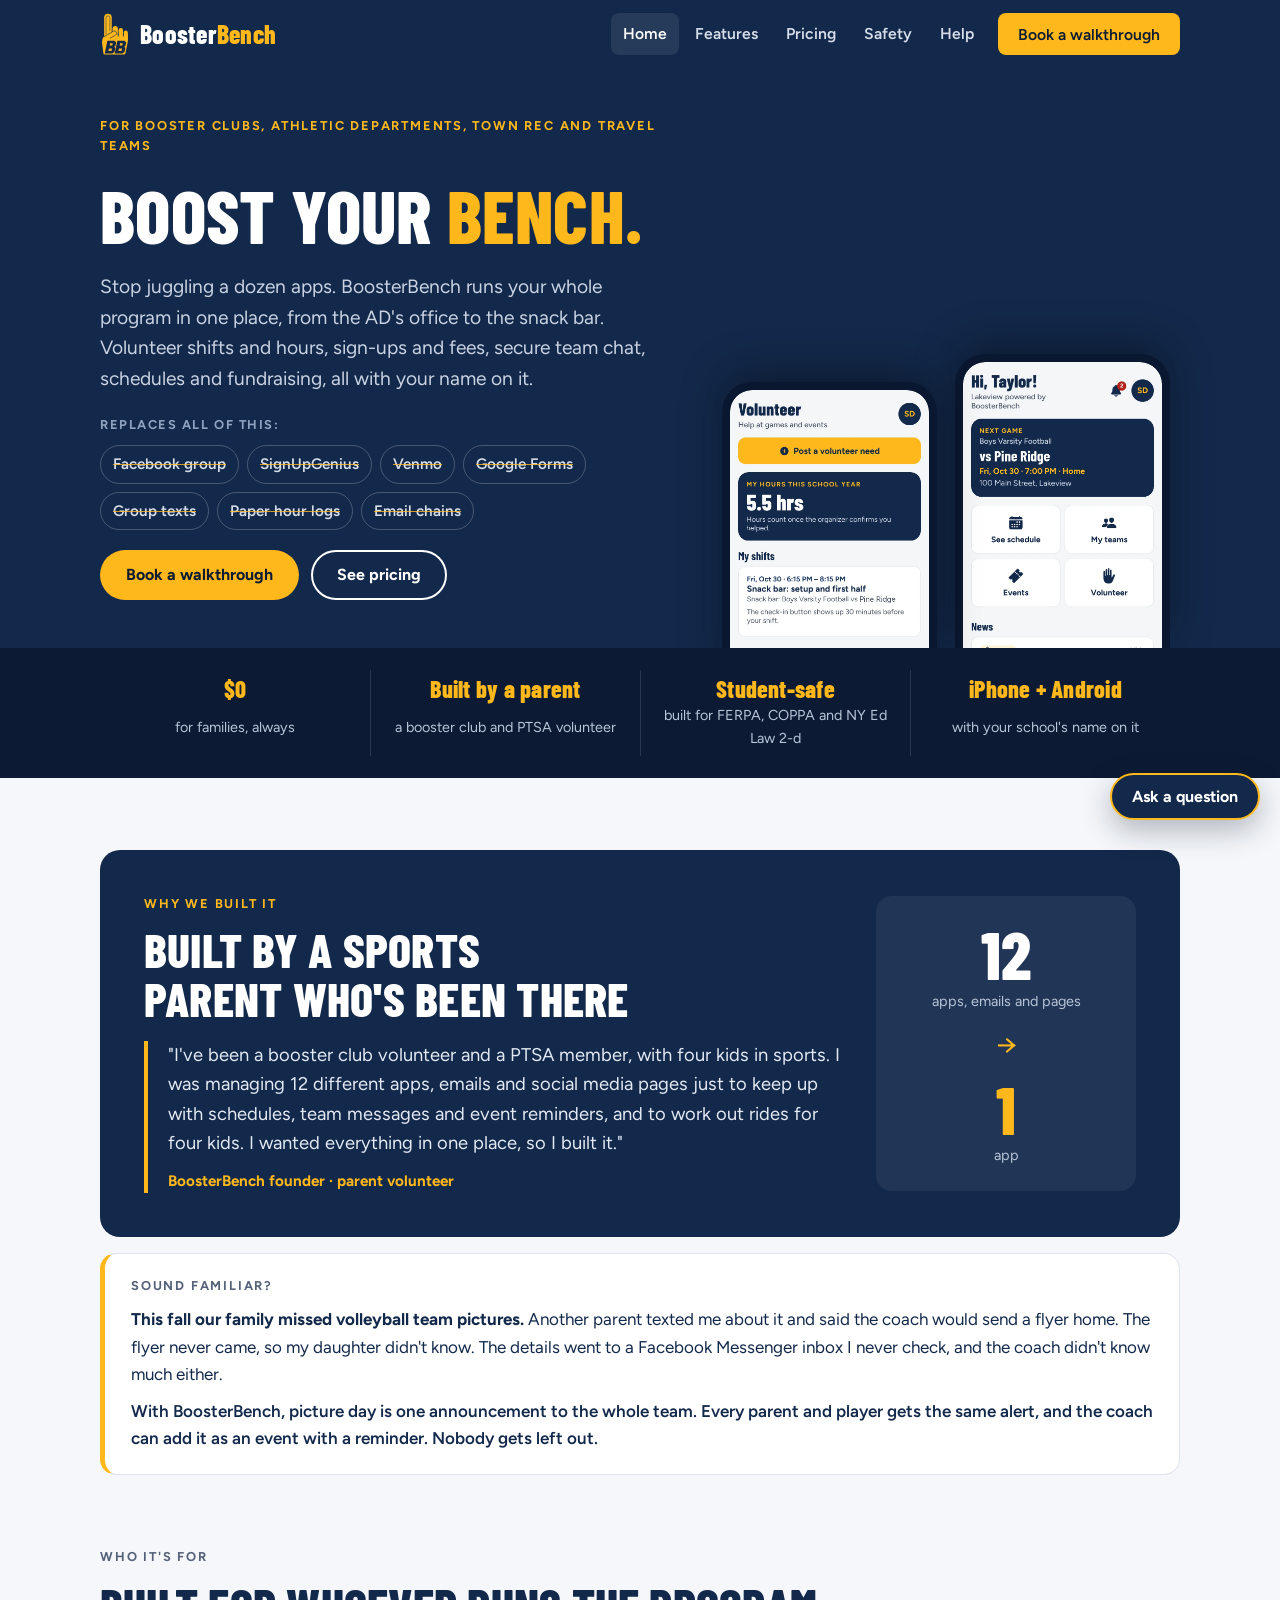
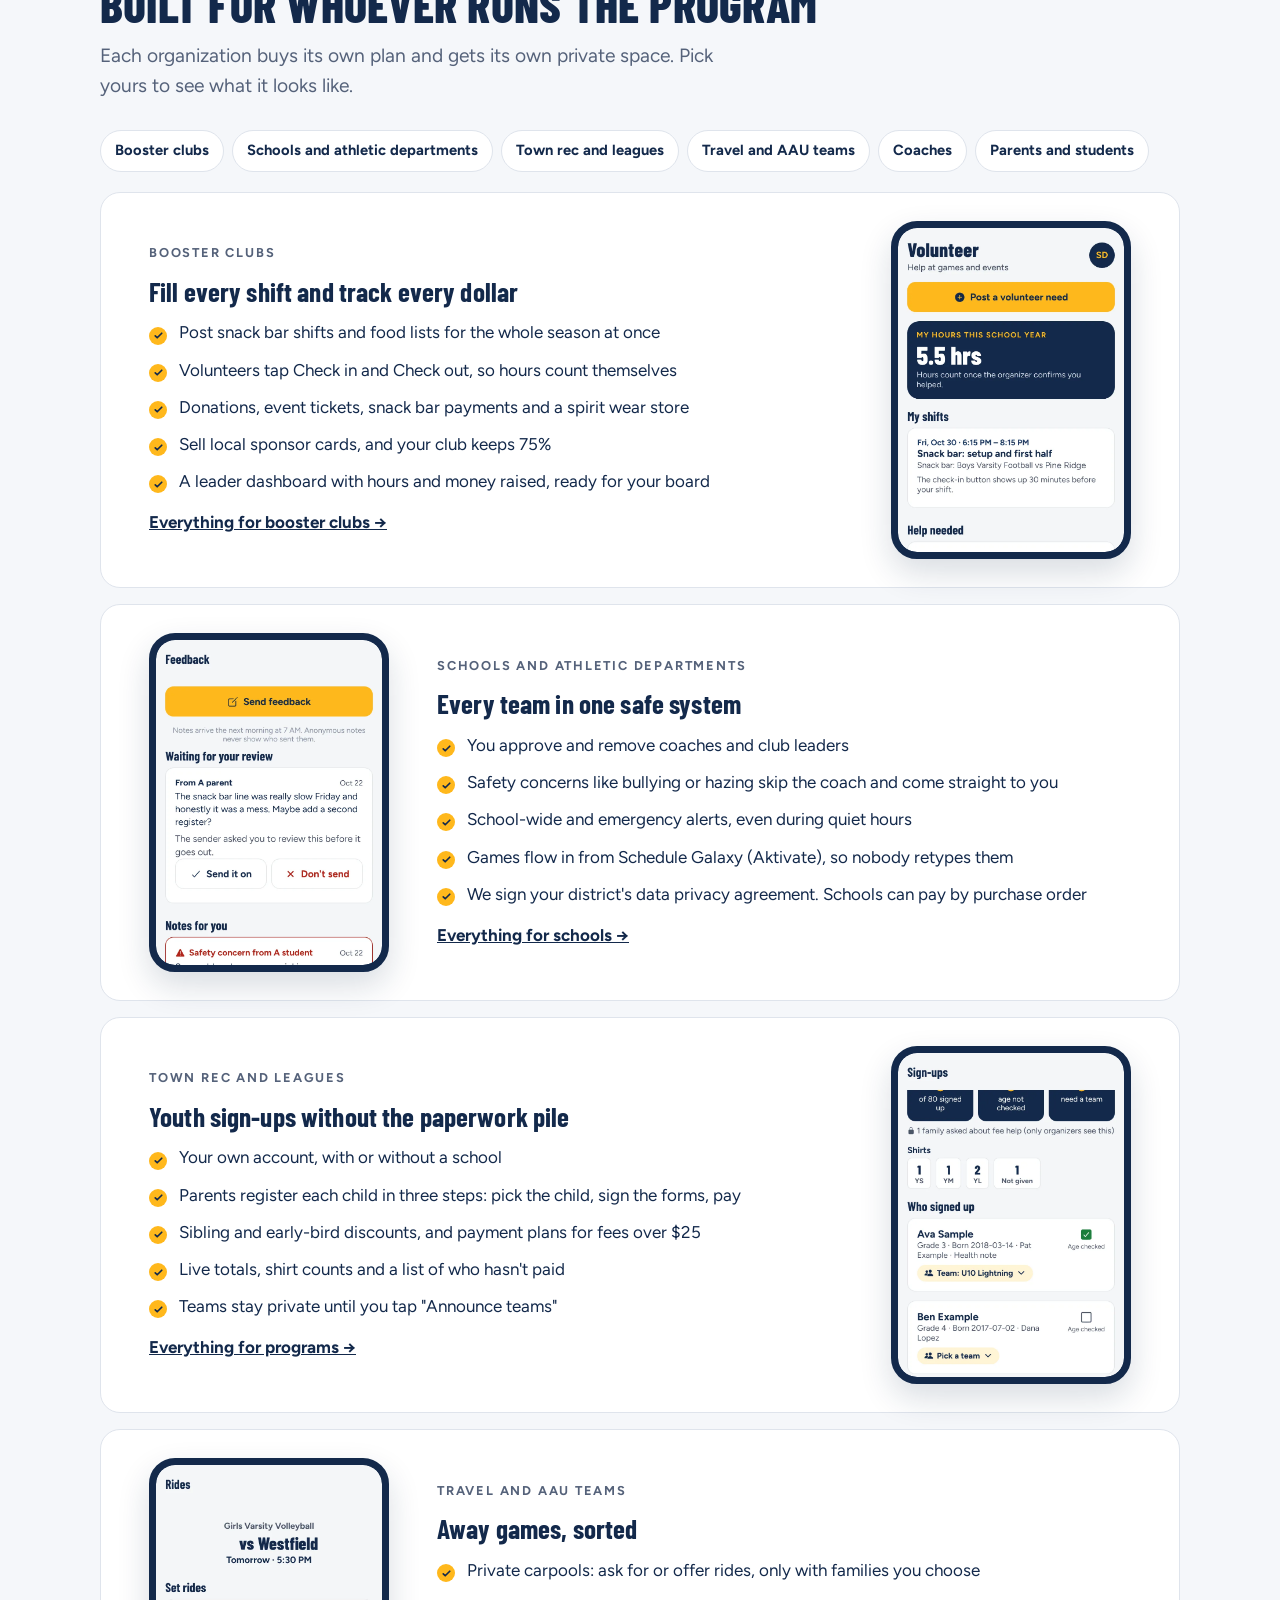
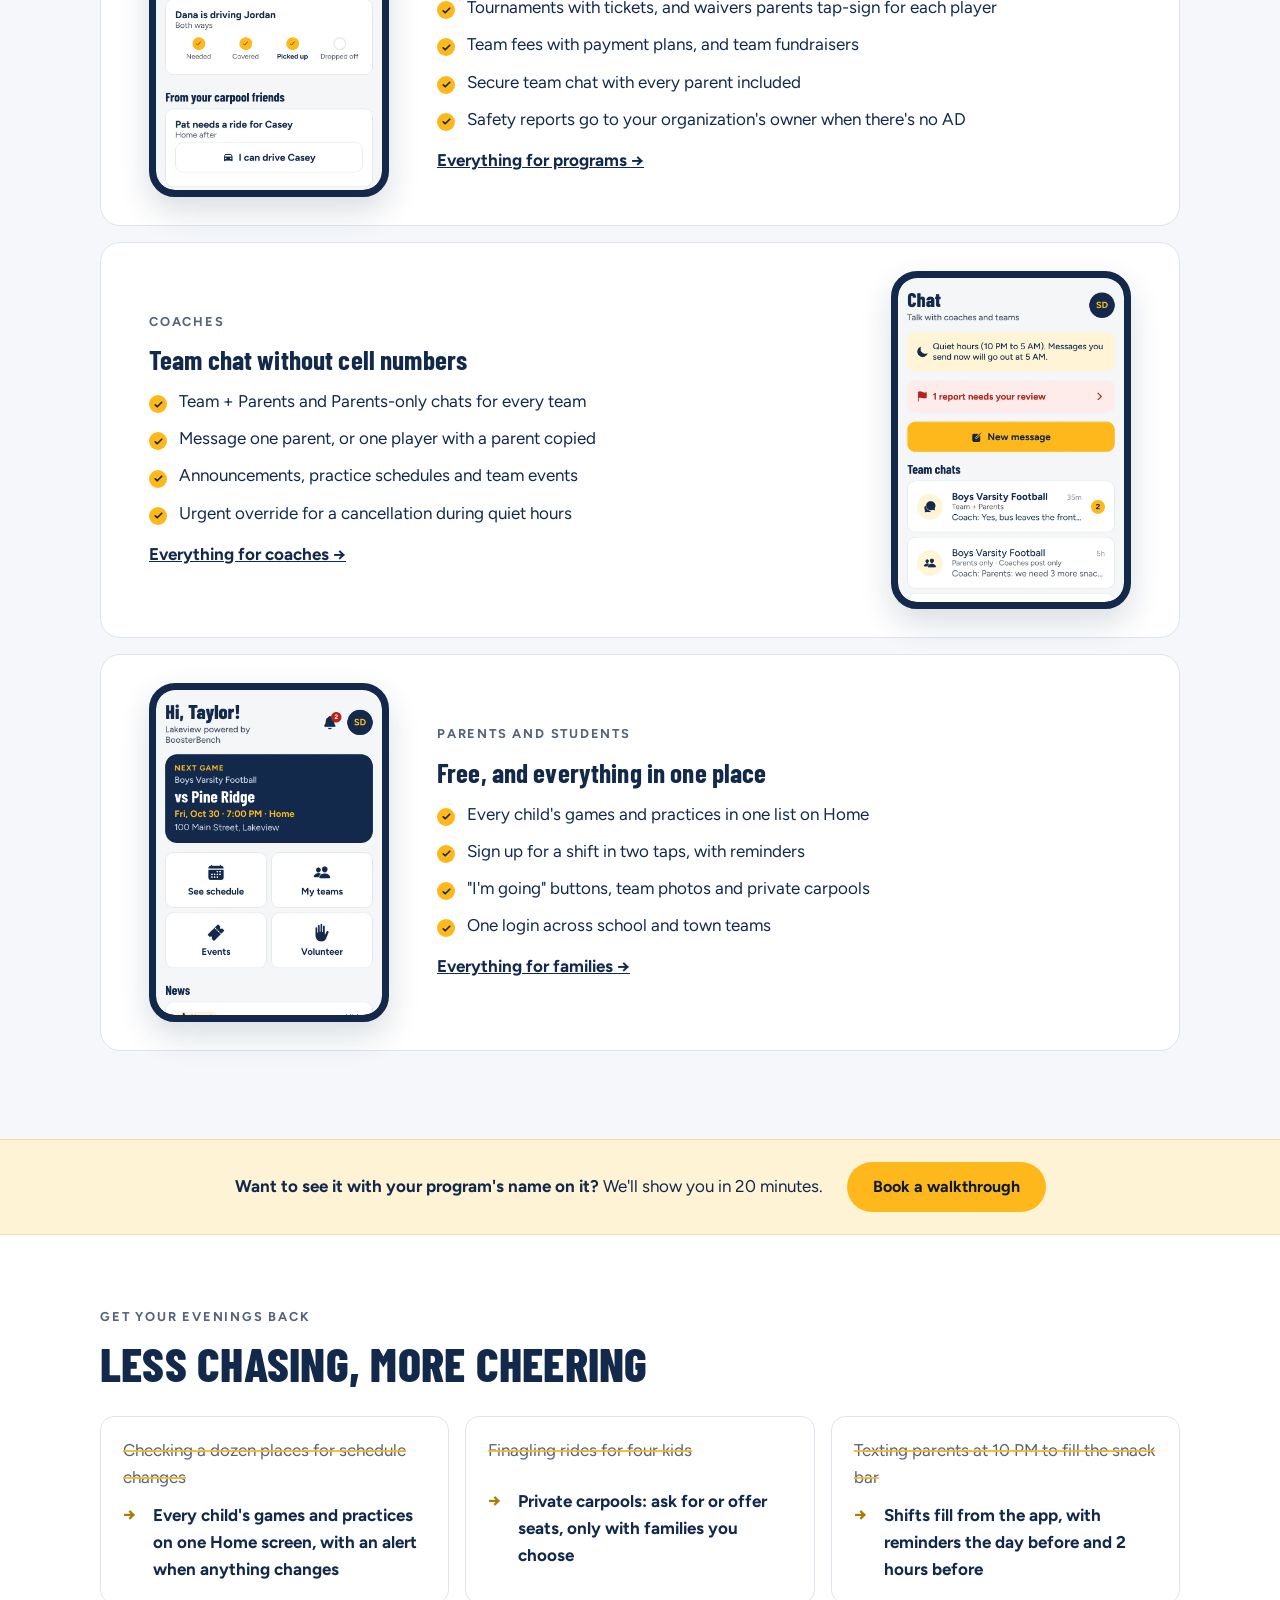
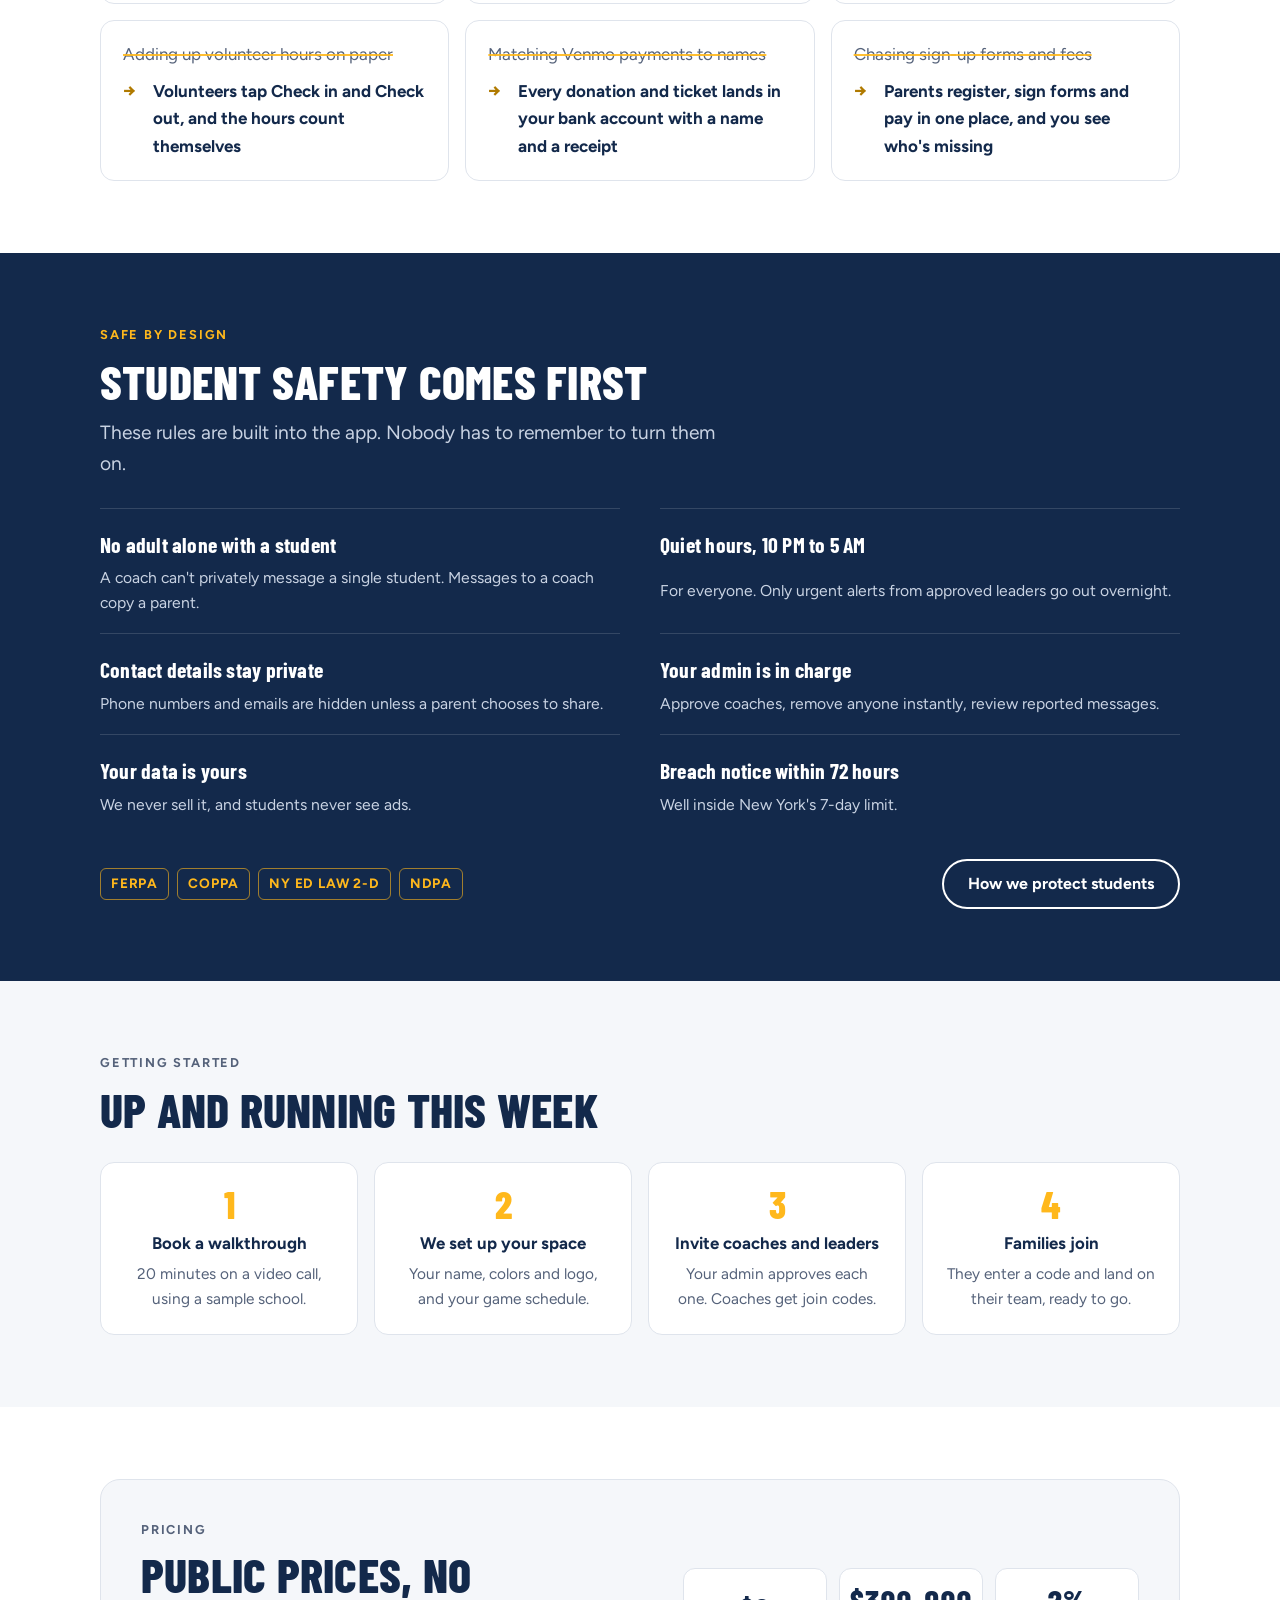
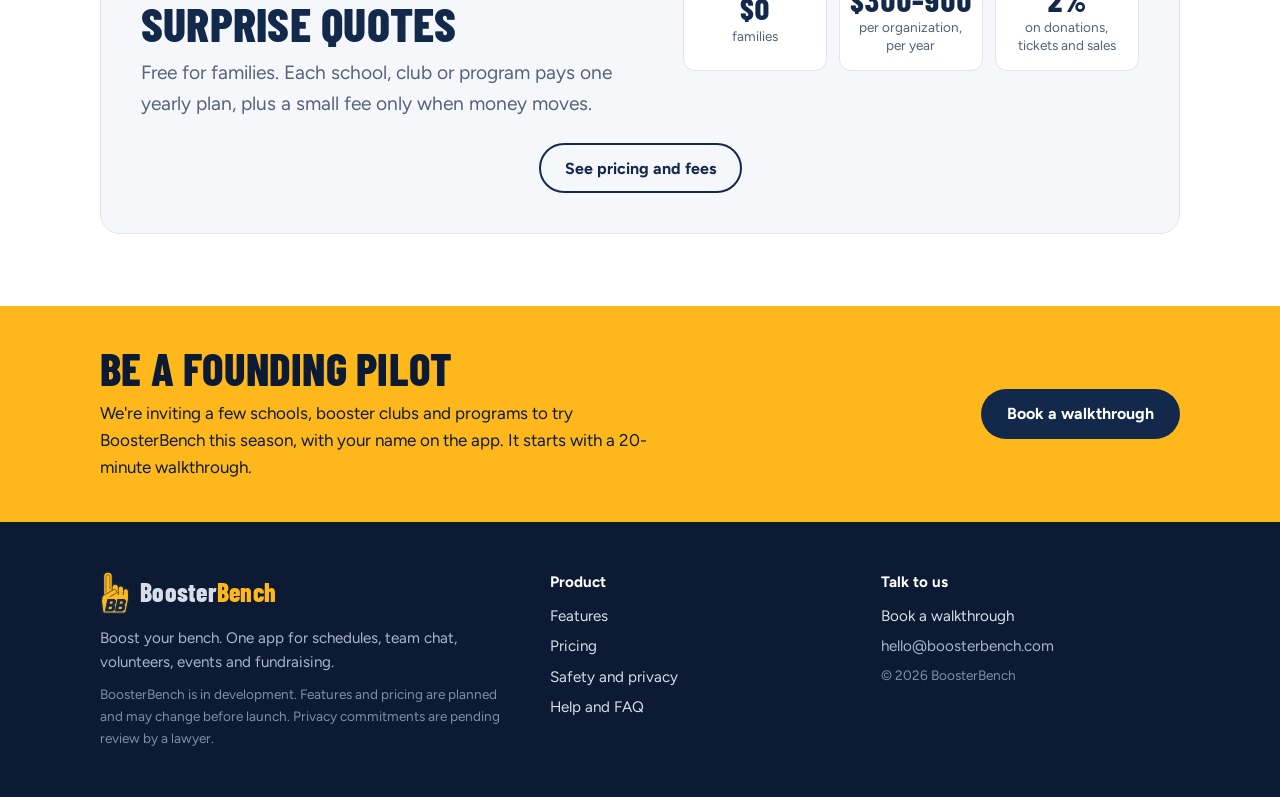
==== index.html @ 6cfb252c "Add founder story and picture-day example to the home page; cache-bust CSS/JS Co-Authored-By: Claude" ====
<!doctype html>
<html lang="en">
<head>
<meta charset="utf-8">
<meta name="viewport" content="width=device-width, initial-scale=1, viewport-fit=cover">
<meta name="claude:viewport-fit-sides" content="cover">
<title>BoosterBench</title>
<meta name="description" content="One app to run your whole athletic program: booster clubs, athletic departments, town rec and travel teams. Volunteer shifts and hours, youth sign-ups, secure team chat, schedules and fundraising.">
<meta property="og:title" content="BoosterBench">
<meta property="og:description" content="One app to run your whole athletic program: booster clubs, athletic departments, town rec and travel teams. Volunteer shifts and hours, youth sign-ups, secure team chat, schedules and fundraising.">
<meta property="og:type" content="website">
<meta property="og:url" content="https://boosterbench.com/">
<meta property="og:image" content="https://boosterbench.com/assets/app-icon.png">
<meta name="theme-color" content="#13294B">
<link rel="canonical" href="https://boosterbench.com/">
<link rel="icon" type="image/png" href="assets/favicon.png">
<link rel="apple-touch-icon" href="assets/apple-touch-icon.png">
<link rel="preconnect" href="https://fonts.googleapis.com">
<link rel="preconnect" href="https://fonts.gstatic.com" crossorigin>
<link rel="stylesheet" href="https://fonts.googleapis.com/css2?family=Barlow+Condensed:wght@600;700;800&family=Figtree:wght@400;500;600;700;800&display=swap">
<link rel="stylesheet" href="assets/site.css?v=83982058">
</head>
<body>
<a href="#main" class="hp">Skip to content</a>
<header class="site-header">
  <div class="wrap">
    <a class="brand" href="index.html" aria-label="BoosterBench home"><img src="assets/logo.svg" alt="" width="30" height="46"><span>Booster<b>Bench</b></span></a>
    <button class="menu-btn" type="button" aria-controls="site-nav" aria-expanded="false">Menu</button>
    <nav class="nav" id="site-nav" aria-label="Main">
      <a href="index.html" aria-current="page">Home</a>
      <a href="features.html">Features</a>
      <a href="pricing.html">Pricing</a>
      <a href="safety.html">Safety</a>
      <a href="help.html">Help</a>
      <a class="btn btn-gold" href="contact.html">Book a walkthrough</a>
    </nav>
  </div>
</header>
<main id="main">
<section class="hero">
  <div class="wrap">
    <div class="hero-copy">
      <p class="eyebrow">For booster clubs, athletic departments, town rec and travel teams</p>
      <h1>Boost your <span class="gold">bench.</span></h1>
      <p class="lede">Stop juggling a dozen apps. BoosterBench runs your whole program in one place, from the AD's office to the snack bar. Volunteer shifts and hours, sign-ups and fees, secure team chat, schedules and fundraising, all with your name on it.</p>
      <p class="replaces-label">Replaces all of this:</p>
      <div class="replaces" aria-label="What BoosterBench replaces">
        <span class="chip">Facebook group</span><span class="chip">SignUpGenius</span><span class="chip">Venmo</span><span class="chip">Google Forms</span><span class="chip">Group texts</span><span class="chip">Paper hour logs</span><span class="chip">Email chains</span>
      </div>
      <div class="btn-row">
        <a class="btn btn-gold" href="contact.html">Book a walkthrough</a>
        <a class="btn btn-line" href="pricing.html">See pricing</a>
      </div>
    </div>
    <div class="hero-phones" aria-hidden="true">
      <div class="phone"><img src="assets/img/volunteer.webp" alt="" width="390" height="560"></div>
      <div class="phone"><img src="assets/img/home.webp" alt="" width="390" height="560"></div>
    </div>
  </div>
</section>

<section class="proof" aria-label="Why programs pick BoosterBench">
  <div class="wrap">
    <div class="proof-item"><b>$0</b><span>for families, always</span></div>
    <div class="proof-item"><b>Built by a parent</b><span>a booster club and PTSA volunteer</span></div>
    <div class="proof-item"><b>Student-safe</b><span>built for FERPA, COPPA and NY Ed Law 2-d</span></div>
    <div class="proof-item"><b>iPhone + Android</b><span>with your school's name on it</span></div>
  </div>
</section>

<section class="section story" id="story">
  <div class="wrap">
    <div class="founder">
      <div class="founder-quote">
        <p class="eyebrow">Why we built it</p>
        <h2>Built by a sports parent who's been there</h2>
        <blockquote>
          <p>"I've been a booster club volunteer and a PTSA member, with four kids in sports. I was managing 12 different apps, emails and social media pages just to keep up with schedules, team messages and event reminders, and to work out rides for four kids. I wanted everything in one place, so I built it."</p>
          <footer>BoosterBench founder · parent volunteer</footer>
        </blockquote>
      </div>
      <div class="founder-side">
      <div class="founder-count" aria-hidden="true">
        <b>12</b><span>apps, emails and pages</span>
        <i>→</i>
        <b class="gold">1</b><span>app</span>
      </div>
      </div>
    </div>
    <div class="familiar">
      <p class="eyebrow">Sound familiar?</p>
      <p><b>This fall our family missed volleyball team pictures.</b> Another parent texted me about it and said the coach would send a flyer home. The flyer never came, so my daughter didn't know. The details went to a Facebook Messenger inbox I never check, and the coach didn't know much either.</p>
      <p class="fix">With BoosterBench, picture day is one announcement to the whole team. Every parent and player gets the same alert, and the coach can add it as an event with a reminder. Nobody gets left out.</p>
    </div>
  </div>
</section>

<section class="section">
  <div class="wrap">
    <div class="section-head">
      <p class="eyebrow">Who it's for</p>
      <h2>Built for whoever runs the program</h2>
      <p class="lede">Each organization buys its own plan and gets its own private space. Pick yours to see what it looks like.</p>
    </div>
    <nav class="jump" aria-label="Pick your program">
      <a href="#for-clubs">Booster clubs</a>
      <a href="#for-schools">Schools and athletic departments</a>
      <a href="#for-rec">Town rec and leagues</a>
      <a href="#for-travel">Travel and AAU teams</a>
      <a href="#for-coaches">Coaches</a>
      <a href="#for-families">Parents and students</a>
    </nav>

    <div class="feature-row" id="for-clubs">
      <div class="feature-copy">
        <p class="eyebrow">Booster clubs</p>
        <h3>Fill every shift and track every dollar</h3>
        <ul>
          <li>Post snack bar shifts and food lists for the whole season at once</li>
          <li>Volunteers tap Check in and Check out, so hours count themselves</li>
          <li>Donations, event tickets, snack bar payments and a spirit wear store</li>
          <li>Sell local sponsor cards, and your club keeps 75%</li>
          <li>A leader dashboard with hours and money raised, ready for your board</li>
        </ul>
        <a class="more" href="features.html#clubs">Everything for booster clubs →</a>
      </div>
      <div class="feature-shot"><img src="assets/img/volunteer.webp" alt="The Volunteer tab showing 5.5 hours this school year and open snack bar shifts" width="390" height="700" loading="lazy"></div>
    </div>

    <div class="feature-row flip" id="for-schools">
      <div class="feature-copy">
        <p class="eyebrow">Schools and athletic departments</p>
        <h3>Every team in one safe system</h3>
        <ul>
          <li>You approve and remove coaches and club leaders</li>
          <li>Safety concerns like bullying or hazing skip the coach and come straight to you</li>
          <li>School-wide and emergency alerts, even during quiet hours</li>
          <li>Games flow in from Schedule Galaxy (Aktivate), so nobody retypes them</li>
          <li>We sign your district's data privacy agreement. Schools can pay by purchase order</li>
        </ul>
        <a class="more" href="features.html#schools">Everything for schools →</a>
      </div>
      <div class="feature-shot"><img src="assets/img/admin.webp" alt="The feedback inbox, with a safety concern from a student flagged at the top" width="390" height="700" loading="lazy"></div>
    </div>

    <div class="feature-row" id="for-rec">
      <div class="feature-copy">
        <p class="eyebrow">Town rec and leagues</p>
        <h3>Youth sign-ups without the paperwork pile</h3>
        <ul>
          <li>Your own account, with or without a school</li>
          <li>Parents register each child in three steps: pick the child, sign the forms, pay</li>
          <li>Sibling and early-bird discounts, and payment plans for fees over $25</li>
          <li>Live totals, shirt counts and a list of who hasn't paid</li>
          <li>Teams stay private until you tap "Announce teams"</li>
        </ul>
        <a class="more" href="features.html#programs">Everything for programs →</a>
      </div>
      <div class="feature-shot"><img src="assets/img/signups.webp" alt="A program leader's sign-up list with shirt sizes and players to place on teams" width="390" height="700" loading="lazy"></div>
    </div>

    <div class="feature-row flip" id="for-travel">
      <div class="feature-copy">
        <p class="eyebrow">Travel and AAU teams</p>
        <h3>Away games, sorted</h3>
        <ul>
          <li>Private carpools: ask for or offer rides, only with families you choose</li>
          <li>Tournaments with tickets, and waivers parents tap-sign for each player</li>
          <li>Team fees with payment plans, and team fundraisers</li>
          <li>Secure team chat with every parent included</li>
          <li>Safety reports go to your organization's owner when there's no AD</li>
        </ul>
        <a class="more" href="features.html#programs">Everything for programs →</a>
      </div>
      <div class="feature-shot"><img src="assets/img/rides.webp" alt="The Rides screen for an away game, showing a ride in progress and open seats from carpool friends" width="390" height="700" loading="lazy"></div>
    </div>

    <div class="feature-row" id="for-coaches">
      <div class="feature-copy">
        <p class="eyebrow">Coaches</p>
        <h3>Team chat without cell numbers</h3>
        <ul>
          <li>Team + Parents and Parents-only chats for every team</li>
          <li>Message one parent, or one player with a parent copied</li>
          <li>Announcements, practice schedules and team events</li>
          <li>Urgent override for a cancellation during quiet hours</li>
        </ul>
        <a class="more" href="features.html#coaches">Everything for coaches →</a>
      </div>
      <div class="feature-shot"><img src="assets/img/chat.webp" alt="The Chat tab with team chats, a quiet hours notice and a report waiting for review" width="390" height="700" loading="lazy"></div>
    </div>

    <div class="feature-row flip" id="for-families">
      <div class="feature-copy">
        <p class="eyebrow">Parents and students</p>
        <h3>Free, and everything in one place</h3>
        <ul>
          <li>Every child's games and practices in one list on Home</li>
          <li>Sign up for a shift in two taps, with reminders</li>
          <li>"I'm going" buttons, team photos and private carpools</li>
          <li>One login across school and town teams</li>
        </ul>
        <a class="more" href="features.html#families">Everything for families →</a>
      </div>
      <div class="feature-shot"><img src="assets/img/home.webp" alt="The Home screen with the next game, four big buttons and the news feed" width="390" height="700" loading="lazy"></div>
    </div>
  </div>
</section>

<section class="mini-cta">
  <div class="wrap">
    <p><b>Want to see it with your program's name on it?</b> We'll show you in 20 minutes.</p>
    <a class="btn btn-gold" href="contact.html">Book a walkthrough</a>
  </div>
</section>

<section class="section tint">
  <div class="wrap">
    <div class="section-head">
      <p class="eyebrow">Get your evenings back</p>
      <h2>Less chasing, more cheering</h2>
    </div>
    <div class="swap-grid">
      <div class="swap"><p class="was">Checking a dozen places for schedule changes</p><p class="now">Every child's games and practices on one Home screen, with an alert when anything changes</p></div>
      <div class="swap"><p class="was">Finagling rides for four kids</p><p class="now">Private carpools: ask for or offer seats, only with families you choose</p></div>
      <div class="swap"><p class="was">Texting parents at 10 PM to fill the snack bar</p><p class="now">Shifts fill from the app, with reminders the day before and 2 hours before</p></div>
      <div class="swap"><p class="was">Adding up volunteer hours on paper</p><p class="now">Volunteers tap Check in and Check out, and the hours count themselves</p></div>
      <div class="swap"><p class="was">Matching Venmo payments to names</p><p class="now">Every donation and ticket lands in your bank account with a name and a receipt</p></div>
      <div class="swap"><p class="was">Chasing sign-up forms and fees</p><p class="now">Parents register, sign forms and pay in one place, and you see who's missing</p></div>
    </div>
  </div>
</section>

<section class="section band">
  <div class="wrap">
    <div class="section-head">
      <p class="eyebrow">Safe by design</p>
      <h2>Student safety comes first</h2>
      <p class="lede">These rules are built into the app. Nobody has to remember to turn them on.</p>
    </div>
    <ul class="promise-list">
      <li><b>No adult alone with a student</b><span>A coach can't privately message a single student. Messages to a coach copy a parent.</span></li>
      <li><b>Quiet hours, 10 PM to 5 AM</b><span>For everyone. Only urgent alerts from approved leaders go out overnight.</span></li>
      <li><b>Contact details stay private</b><span>Phone numbers and emails are hidden unless a parent chooses to share.</span></li>
      <li><b>Your admin is in charge</b><span>Approve coaches, remove anyone instantly, review reported messages.</span></li>
      <li><b>Your data is yours</b><span>We never sell it, and students never see ads.</span></li>
      <li><b>Breach notice within 72 hours</b><span>Well inside New York's 7-day limit.</span></li>
    </ul>
    <div class="band-foot">
      <div class="badges" aria-label="Privacy laws we build to"><span>FERPA</span><span>COPPA</span><span>NY ED LAW 2-D</span><span>NDPA</span></div>
      <a class="btn btn-line" href="safety.html">How we protect students</a>
    </div>
  </div>
</section>

<section class="section">
  <div class="wrap">
    <div class="section-head">
      <p class="eyebrow">Getting started</p>
      <h2>Up and running this week</h2>
    </div>
    <ol class="steps">
      <li><b>Book a walkthrough</b><span>20 minutes on a video call, using a sample school.</span></li>
      <li><b>We set up your space</b><span>Your name, colors and logo, and your game schedule.</span></li>
      <li><b>Invite coaches and leaders</b><span>Your admin approves each one. Coaches get join codes.</span></li>
      <li><b>Families join</b><span>They enter a code and land on their team, ready to go.</span></li>
    </ol>
  </div>
</section>

<section class="section tint">
  <div class="wrap">
    <div class="price-teaser">
      <div class="stack" style="gap:10px">
        <p class="eyebrow">Pricing</p>
        <h2>Public prices, no surprise quotes</h2>
        <p class="lede">Free for families. Each school, club or program pays one yearly plan, plus a small fee only when money moves.</p>
      </div>
      <div class="teaser-nums">
        <div><b>$0</b><span>families</span></div>
        <div><b>$300–900</b><span>per organization, per year</span></div>
        <div><b>2%</b><span>on donations, tickets and sales</span></div>
      </div>
      <a class="btn btn-line dark" href="pricing.html">See pricing and fees</a>
    </div>
  </div>
</section>
<section class="cta">
  <div class="wrap">
    <div class="stack" style="gap:8px">
      <h2>Be a founding pilot</h2>
      <p>We're inviting a few schools, booster clubs and programs to try BoosterBench this season, with your name on the app. It starts with a 20-minute walkthrough.</p>
    </div>
    <a class="btn" href="contact.html">Book a walkthrough</a>
  </div>
</section>
</main>
<footer class="site-footer">
  <div class="wrap">
    <div class="stack" style="gap:10px">
      <a class="brand" href="index.html"><img src="assets/logo.svg" alt="" width="30" height="46"><span>Booster<b>Bench</b></span></a>
      <p>Boost your bench. One app for schedules, team chat, volunteers, events and fundraising.</p>
      <p class="fine">BoosterBench is in development. Features and pricing are planned and may change before launch. Privacy commitments are pending review by a lawyer.</p>
    </div>
    <nav aria-label="Footer">
      <span class="foot-title">Product</span>
      <a href="features.html">Features</a>
      <a href="pricing.html">Pricing</a>
      <a href="safety.html">Safety and privacy</a>
      <a href="help.html">Help and FAQ</a>
    </nav>
    <nav aria-label="Contact">
      <span class="foot-title">Talk to us</span>
      <a href="contact.html">Book a walkthrough</a>
      <span>hello@boosterbench.com</span>
      <span class="fine">© 2026 BoosterBench</span>
    </nav>
  </div>
</footer>
<script src="assets/help-data.js?v=fed3fa1e"></script>
<script src="assets/site.js?v=a4fb6751"></script>
</body>
</html>
---- assets/site.css ----
/* BoosterBench marketing site.
   Layout idea: light page, navy "scoreboard" bands for the big moments,
   one gold action per screen (same rule as the app). */
:root {
  --navy: #13294B;
  --navy-2: #1d3a66;
  --navy-ink: #0c1b33;
  --gold: #FFB81C;
  --gold-soft: #FFF3D6;
  --paper: #F5F7FA;
  --white: #ffffff;
  --ink: #13294B;
  --muted: #55627a;
  --line: #dfe4ec;
  --ok: #1f7a46;
  --display: "Barlow Condensed", "Arial Narrow", "Roboto Condensed", sans-serif;
  --body: "Figtree", "Segoe UI", system-ui, -apple-system, sans-serif;
  --wrap: 1120px;
  --radius: 14px;
  color-scheme: light;
}

* { box-sizing: border-box; }
html { scroll-behavior: smooth; }
@media (prefers-reduced-motion: reduce) { html { scroll-behavior: auto; } * { transition: none !important; animation: none !important; } }
body { margin: 0; background: var(--paper); color: var(--ink); font-family: var(--body); font-size: 17px; line-height: 1.6; }
[hidden] { display: none !important; }
img { max-width: 100%; height: auto; display: block; }
a { color: var(--navy); }
a:focus-visible, button:focus-visible, input:focus-visible, select:focus-visible, textarea:focus-visible, summary:focus-visible {
  outline: 3px solid var(--gold); outline-offset: 2px; border-radius: 6px;
}
h1, h2, h3 { font-family: var(--display); line-height: 1.02; margin: 0; text-wrap: balance; letter-spacing: 0.005em; }
h1 { font-size: clamp(2.6rem, 6.2vw, 4.6rem); font-weight: 800; text-transform: uppercase; }
h2 { font-size: clamp(2rem, 4vw, 3rem); font-weight: 800; text-transform: uppercase; }
h3 { font-size: 1.45rem; font-weight: 700; }
p { margin: 0; }
.eyebrow { font-size: 0.8rem; font-weight: 700; letter-spacing: 0.14em; text-transform: uppercase; color: var(--muted); }
.lede { font-size: 1.2rem; color: var(--muted); max-width: 40rem; }

.wrap { max-width: var(--wrap); margin: 0 auto; padding-left: max(20px, env(safe-area-inset-left, 0px)); padding-right: max(20px, env(safe-area-inset-right, 0px)); }
.section { padding-block: clamp(44px, 6vw, 72px); }
.section-head { display: grid; gap: 12px; margin-bottom: 28px; max-width: 46rem; }
.tint { background: var(--white); }
.stack { display: grid; gap: 16px; }

/* Buttons: gold = the one main action */
.btn { display: inline-flex; align-items: center; justify-content: center; gap: 8px; min-height: 50px; padding: 0 24px; border-radius: 999px; font: 700 1rem var(--body); text-decoration: none; border: 2px solid transparent; cursor: pointer; }
.btn-gold { background: var(--gold); color: var(--navy-ink); }
.btn-gold:hover { background: #ffc645; }
.btn-line { border-color: currentColor; color: inherit; background: transparent; }
.btn-line:hover { background: rgba(255,255,255,0.08); }
.btn-row { display: flex; flex-wrap: wrap; gap: 12px; }

/* Header */
body::before { content: ""; position: fixed; inset: 0 0 auto; height: env(safe-area-inset-top, 0px); z-index: 60; background: var(--navy); }
.site-header { position: sticky; top: env(safe-area-inset-top, 0px); z-index: 50; background: var(--navy); color: var(--white); }
.site-header .wrap { display: flex; align-items: center; gap: 20px; min-height: 68px; }
.brand { display: flex; align-items: center; gap: 10px; color: var(--white); text-decoration: none; font-family: var(--display); font-weight: 800; font-size: 1.6rem; letter-spacing: 0.01em; }
.brand img { width: 30px; height: 46px; object-fit: contain; }
.brand b { color: var(--gold); font-weight: 800; }
.nav { display: flex; gap: 4px; margin-left: auto; align-items: center; }
.nav a { color: #d7deea; text-decoration: none; font-weight: 600; font-size: 0.98rem; padding: 8px 12px; border-radius: 8px; }
.nav a:hover, .nav a[aria-current="page"] { color: var(--white); background: rgba(255,255,255,0.08); }
.nav .btn { margin-left: 8px; min-height: 42px; padding: 0 18px; color: var(--navy-ink); }
.nav .btn:hover { background: #ffc645; color: var(--navy-ink); }
.menu-btn { display: none; margin-left: auto; background: none; border: 2px solid rgba(255,255,255,0.35); color: var(--white); border-radius: 10px; font: 700 0.95rem var(--body); padding: 8px 14px; cursor: pointer; }
@media (max-width: 860px) {
  .menu-btn { display: block; }
  .nav { display: none; position: absolute; left: 0; right: 0; top: 100%; flex-direction: column; align-items: stretch; background: var(--navy); padding: 8px max(20px, env(safe-area-inset-right, 0px)) 20px max(20px, env(safe-area-inset-left, 0px)); border-top: 1px solid rgba(255,255,255,0.12); }
  .nav.open { display: flex; }
  .nav a { padding: 12px; }
  .nav .btn { margin: 8px 0 0; }
}

/* Hero */
.hero { background: var(--navy); color: var(--white); overflow: hidden; }
.hero .wrap { display: grid; grid-template-columns: 1.1fr 0.9fr; gap: 40px; align-items: end; padding-block: 48px 0; }
.hero-copy { display: grid; gap: 20px; padding-bottom: 48px; min-width: 0; }
.replaces { display: flex; flex-wrap: wrap; gap: 8px; }
.hero .eyebrow { color: var(--gold); }
.hero h1 .gold { color: var(--gold); }
.hero .lede { color: #c9d3e3; }
.hero-note { font-size: 0.92rem; color: #9fb0c9; }
.hero-phones { position: relative; display: flex; justify-content: center; align-items: flex-end; gap: 18px; min-width: 0; }
.phone { width: 240px; max-width: 46%; border-radius: 30px 30px 0 0; border: 8px solid #0a1730; border-bottom: 0; background: #0a1730; overflow: hidden; box-shadow: 0 -10px 40px rgba(0,0,0,0.35); }
.phone img { border-radius: 22px 22px 0 0; aspect-ratio: 390 / 560; object-fit: cover; object-position: top; width: 100%; }
.hero-phones .phone:first-child { transform: translateY(28px); }
@media (max-width: 860px) {
  .hero .wrap { grid-template-columns: 1fr; gap: 8px; padding-top: 40px; }
  .hero-copy { padding-bottom: 24px; }
}

/* Scoreboard band: the juggling list vs one app */
.scoreboard { background: var(--navy-ink); color: var(--white); }
.scoreboard .wrap { display: grid; grid-template-columns: 1fr auto 1fr; gap: 28px; align-items: center; padding-block: 36px; }
.board-side { display: grid; gap: 10px; min-width: 0; }
.board-label { font-family: var(--display); font-weight: 700; letter-spacing: 0.16em; text-transform: uppercase; color: #8fa2c0; font-size: 0.95rem; }
.chips { display: flex; flex-wrap: wrap; gap: 8px; }
.chip { font-weight: 600; font-size: 0.95rem; padding: 6px 12px; border-radius: 999px; border: 1px solid rgba(255,255,255,0.22); color: #d7deea; text-decoration: line-through; text-decoration-color: rgba(255,184,28,0.8); }
.board-score { font-family: var(--display); font-weight: 800; font-size: clamp(3rem, 7vw, 4.6rem); line-height: 1; color: var(--gold); font-variant-numeric: tabular-nums; text-align: center; }
.board-score small { display: block; font-size: 0.9rem; letter-spacing: 0.16em; color: #8fa2c0; font-weight: 700; }
.board-one { font-family: var(--display); font-size: 2rem; font-weight: 800; text-transform: uppercase; line-height: 1.05; }
.board-one span { color: var(--gold); }
@media (max-width: 760px) { .scoreboard .wrap { grid-template-columns: 1fr; text-align: left; } .board-score { text-align: left; } }

/* Audience cards */
.who { display: grid; grid-template-columns: repeat(4, minmax(0, 1fr)); gap: 16px; }
.who-card { background: var(--paper); border: 1px solid var(--line); border-radius: var(--radius); padding: 24px; display: grid; gap: 10px; grid-template-rows: auto 1fr auto; color: var(--ink); text-decoration: none; transition: border-color .15s, transform .15s; }
.who-card:hover { border-color: var(--gold); transform: translateY(-2px); }
.who-card .more { font-weight: 700; font-size: 0.95rem; color: var(--navy); }
.who-card h3 { font-size: 1.5rem; }
.who-card p { color: var(--muted); font-size: 0.98rem; }
.who-card a { font-weight: 700; font-size: 0.95rem; }
@media (max-width: 980px) { .who { grid-template-columns: repeat(2, minmax(0, 1fr)); } }
@media (max-width: 560px) { .who { grid-template-columns: 1fr; } }

/* Feature rows with a phone screen */
.feature-row { display: grid; grid-template-columns: 1fr 240px; gap: 48px; align-items: center; padding: 28px clamp(20px, 4vw, 48px); margin-bottom: 16px; background: var(--white); border: 1px solid var(--line); border-radius: 20px; }
.section.tint .feature-row, .section[style*="--white"] .feature-row { background: var(--paper); }
.feature-row:first-of-type { border-top: 0; }
.feature-row.flip { grid-template-columns: 240px 1fr; }
.feature-row.flip .feature-shot { order: -1; }
.feature-copy { display: grid; gap: 14px; min-width: 0; }
.feature-copy ul { margin: 0; padding: 0; list-style: none; display: grid; gap: 10px; }
.feature-copy li { padding-left: 30px; position: relative; }
.feature-copy li::before { content: ""; position: absolute; left: 0; top: 0.42em; width: 18px; height: 18px; border-radius: 50%; background: var(--gold) url("data:image/svg+xml,%3Csvg xmlns='http://www.w3.org/2000/svg' viewBox='0 0 20 20'%3E%3Cpath d='M5 10.5l3 3 7-7' fill='none' stroke='%2313294B' stroke-width='2.6' stroke-linecap='round' stroke-linejoin='round'/%3E%3C/svg%3E") center / 13px no-repeat; }
.feature-shot { border-radius: 26px; border: 7px solid var(--navy); background: var(--navy); overflow: hidden; box-shadow: 0 14px 32px rgba(19,41,75,0.16); }
.feature-shot img { border-radius: 19px; aspect-ratio: 390 / 560; object-fit: cover; object-position: top; width: 100%; }
@media (max-width: 820px) {
  .feature-row, .feature-row.flip { grid-template-columns: 1fr; gap: 28px; }
  .feature-row.flip .feature-shot { order: 0; }
  .feature-shot { max-width: 230px; justify-self: center; width: 100%; }
}

/* Grid of smaller features */
.grid-3 { display: grid; grid-template-columns: repeat(3, minmax(0, 1fr)); gap: 16px; }
@media (max-width: 900px) { .grid-3 { grid-template-columns: repeat(2, minmax(0, 1fr)); } }
@media (max-width: 560px) { .grid-3 { grid-template-columns: 1fr; } }
.tile { background: var(--white); border: 1px solid var(--line); border-radius: var(--radius); padding: 22px; display: grid; gap: 8px; align-content: start; }
.tile h3 { font-size: 1.3rem; }
.tile p { color: var(--muted); font-size: 0.97rem; }
.tag { justify-self: start; font-size: 0.72rem; font-weight: 800; letter-spacing: 0.1em; text-transform: uppercase; padding: 3px 9px; border-radius: 999px; background: var(--gold-soft); color: #7a5300; }
.tag.live { background: #e3f3ea; color: var(--ok); }

/* Navy band for safety */
.band { background: var(--navy); color: var(--white); }
.band .eyebrow { color: var(--gold); }
.band .lede { color: #c9d3e3; }
.promise-list { display: grid; grid-template-columns: repeat(2, minmax(0, 1fr)); gap: 0 40px; margin: 0; padding: 0; list-style: none; }
.promise-list li { padding: 18px 0; border-top: 1px solid rgba(255,255,255,0.14); display: grid; gap: 4px; }
.promise-list b { font-family: var(--display); font-size: 1.35rem; letter-spacing: 0.01em; }
.promise-list span { color: #c9d3e3; font-size: 0.98rem; }
@media (max-width: 760px) { .promise-list { grid-template-columns: 1fr; } }
.badges { display: flex; flex-wrap: wrap; gap: 8px; margin-top: 28px; }
.badges span { border: 1px solid rgba(255,184,28,0.6); color: var(--gold); border-radius: 6px; padding: 4px 10px; font-weight: 700; font-size: 0.85rem; letter-spacing: 0.06em; }

/* Steps (a real sequence) */
.steps { display: grid; grid-template-columns: repeat(4, minmax(0, 1fr)); gap: 16px; counter-reset: step; padding: 0; margin: 0; list-style: none; }
.steps li { counter-increment: step; background: var(--white); border: 1px solid var(--line); border-radius: var(--radius); padding: 22px; display: grid; gap: 6px; align-content: start; justify-items: center; text-align: center; }
.steps li::before { content: counter(step); font-family: var(--display); font-weight: 800; font-size: 2.4rem; line-height: 1; color: var(--gold); }
.steps b { font-size: 1.05rem; }
.steps span { color: var(--muted); font-size: 0.96rem; }
@media (max-width: 900px) { .steps { grid-template-columns: repeat(2, minmax(0, 1fr)); } }
@media (max-width: 520px) { .steps { gap: 10px; } .steps li { padding: 16px 12px; } .steps li::before { font-size: 2rem; } }

/* Pricing */
.price-grid { display: grid; grid-template-columns: repeat(3, minmax(0, 1fr)); gap: 16px; align-items: stretch; }
.price { background: var(--white); border: 1px solid var(--line); border-radius: var(--radius); padding: 28px; display: flex; flex-direction: column; gap: 14px; }
.price > .btn { margin-top: auto; align-self: flex-start; }
.price .for:last-child { background: var(--paper); border-radius: 10px; padding: 12px 14px; }
.price.featured { border: 2px solid var(--navy); }
.price .amount { font-family: var(--display); font-weight: 800; font-size: 3.4rem; line-height: 1; font-variant-numeric: tabular-nums; }
.price .amount small { font-size: 1.1rem; font-weight: 700; color: var(--muted); }
.price ul { margin: 0; padding-left: 20px; display: grid; gap: 6px; color: var(--muted); font-size: 0.97rem; }
.price .for { color: var(--muted); font-size: 0.97rem; }
@media (max-width: 900px) { .price-grid { grid-template-columns: 1fr; } }
.fee-table-wrap { overflow-x: auto; background: var(--white); border: 1px solid var(--line); border-radius: var(--radius); }
.fee-table { width: 100%; border-collapse: collapse; font-size: 0.98rem; min-width: 520px; }
.fee-table th, .fee-table td { text-align: left; padding: 14px 18px; border-bottom: 1px solid var(--line); vertical-align: top; }
.fee-table th { font-size: 0.78rem; letter-spacing: 0.1em; text-transform: uppercase; color: var(--muted); }
.fee-table tr:last-child td { border-bottom: 0; }
.fee-table td:nth-child(2) { font-weight: 700; font-variant-numeric: tabular-nums; white-space: nowrap; }

/* Example math card */
.example { background: var(--gold-soft); border-radius: var(--radius); padding: 24px; display: grid; gap: 8px; }
.example .row { display: flex; justify-content: space-between; gap: 16px; font-variant-numeric: tabular-nums; border-bottom: 1px dashed #e8cf8f; padding: 6px 0; }
.example .row:last-child { border-bottom: 0; font-weight: 800; }

/* Page header for inner pages */
.page-head { background: var(--navy); color: var(--white); }
.page-head .wrap { padding-block: 44px 40px; display: grid; gap: 14px; }
.page-head .eyebrow { color: var(--gold); }
.page-head .lede { color: #c9d3e3; }

/* CTA */
.cta { background: var(--gold); color: var(--navy-ink); }
.cta .wrap { display: flex; flex-wrap: wrap; align-items: center; justify-content: space-between; gap: 24px; padding-block: 40px; }
.cta h2 { font-size: clamp(1.9rem, 4vw, 2.8rem); }
.cta p { max-width: 36rem; }
.cta .btn { background: var(--navy); color: var(--white); }
.cta .btn:hover { background: var(--navy-2); }

/* Help page */
.help-layout { display: grid; grid-template-columns: 240px 1fr; gap: 40px; align-items: start; }
.help-nav { position: sticky; top: calc(84px + env(safe-area-inset-top, 0px)); display: grid; gap: 2px; }
.help-nav a { text-decoration: none; padding: 8px 12px; border-radius: 8px; font-weight: 600; color: var(--muted); }
.help-nav a:hover { background: var(--white); color: var(--navy); }
@media (max-width: 860px) { .help-layout { grid-template-columns: 1fr; } .help-nav { position: static; display: flex; flex-wrap: wrap; gap: 6px; } .help-nav a { background: var(--white); border: 1px solid var(--line); font-size: 0.9rem; } }
.search-box { display: flex; gap: 10px; background: var(--white); border-radius: 999px; padding: 6px 6px 6px 20px; align-items: center; max-width: 640px; }
.search-box input { flex: 1; min-width: 0; border: 0; font: 500 1.05rem var(--body); color: var(--ink); background: transparent; padding: 10px 0; }
.search-box input:focus { outline: none; }
.search-box:focus-within { outline: 3px solid var(--gold); }
.help-group { display: grid; gap: 10px; margin-bottom: 40px; scroll-margin-top: 90px; }
.help-group h2 { font-size: 1.9rem; margin-bottom: 6px; }
.qa { background: var(--white); border: 1px solid var(--line); border-radius: 12px; }
.qa summary { cursor: pointer; padding: 16px 20px; font-weight: 700; list-style: none; display: flex; justify-content: space-between; gap: 16px; }
.qa summary::-webkit-details-marker { display: none; }
.qa summary::after { content: "+"; font-family: var(--display); font-size: 1.6rem; line-height: 1; color: var(--muted); }
.qa[open] summary::after { content: "–"; }
.qa .ans { padding: 0 20px 18px; color: #2e3d57; display: grid; gap: 10px; }
.qa .ans ul { margin: 0; padding-left: 20px; display: grid; gap: 4px; }
.qa .who-tag { font-size: 0.72rem; font-weight: 800; letter-spacing: 0.08em; text-transform: uppercase; color: var(--muted); }
.no-results { background: var(--white); border: 1px dashed var(--line); border-radius: 12px; padding: 24px; }
mark { background: var(--gold-soft); color: inherit; padding: 0 2px; border-radius: 3px; }

/* Forms */
.form-card { background: var(--white); border: 1px solid var(--line); border-radius: var(--radius); padding: clamp(20px, 4vw, 36px); display: grid; gap: 18px; }
.field { display: grid; gap: 6px; }
.field label { font-weight: 700; font-size: 0.95rem; }
.field input, .field select, .field textarea { font: 500 1rem var(--body); color: var(--ink); background: var(--paper); border: 1px solid var(--line); border-radius: 10px; padding: 12px 14px; width: 100%; }
.field textarea { min-height: 120px; resize: vertical; }
.field-row { display: grid; grid-template-columns: 1fr 1fr; gap: 16px; }
@media (max-width: 600px) { .field-row { grid-template-columns: 1fr; } }
.hp { position: absolute; left: -9999px; }
.form-status { border-radius: 10px; padding: 14px 16px; font-weight: 600; }
.form-status.ok { background: #e3f3ea; color: var(--ok); }
.form-status.err { background: #fdecec; color: #9b1c1c; }
.contact-layout { display: grid; grid-template-columns: 1.3fr 0.7fr; gap: 32px; align-items: start; }
@media (max-width: 860px) { .contact-layout { grid-template-columns: 1fr; } }
.side-card { background: var(--white); border: 1px solid var(--line); border-radius: var(--radius); padding: 24px; display: grid; gap: 10px; }
.email-line { font-weight: 700; font-size: 1.1rem; user-select: all; word-break: break-all; }

/* Footer */
.site-footer { background: var(--navy-ink); color: #a9b6cb; font-size: 0.95rem; }
.site-footer .wrap { padding-block: 48px; display: grid; grid-template-columns: 1.4fr 1fr 1fr; gap: 32px; }
.site-footer a { color: #d7deea; text-decoration: none; }
.site-footer a:hover { text-decoration: underline; }
.site-footer nav { display: grid; gap: 6px; align-content: start; }
.site-footer .foot-title { color: var(--white); font-weight: 700; margin-bottom: 4px; }
.fine { font-size: 0.85rem; color: #7f8ea8; }
@media (max-width: 760px) { .site-footer .wrap { grid-template-columns: 1fr; } }

/* Help helper (floating) */
.helper-fab { position: fixed; right: calc(20px + env(safe-area-inset-right, 0px)); bottom: calc(80px + env(safe-area-inset-bottom, 0px)); z-index: 70; background: var(--navy); color: var(--white); border: 2px solid var(--gold); border-radius: 999px; padding: 12px 20px; font: 700 1rem var(--body); cursor: pointer; box-shadow: 0 10px 30px rgba(12,27,51,0.3); }
.helper-panel { position: fixed; right: calc(20px + env(safe-area-inset-right, 0px)); bottom: calc(144px + env(safe-area-inset-bottom, 0px)); z-index: 70; width: min(400px, calc(100vw - 40px)); max-height: min(560px, calc(100vh - 200px)); background: var(--white); border-radius: 18px; box-shadow: 0 20px 60px rgba(12,27,51,0.35); display: flex; flex-direction: column; overflow: hidden; border: 1px solid var(--line); }
.helper-head { background: var(--navy); color: var(--white); padding: 14px 18px; display: flex; justify-content: space-between; align-items: center; gap: 10px; }
.helper-head b { font-family: var(--display); font-size: 1.35rem; letter-spacing: 0.02em; }
.helper-head button { background: none; border: 0; color: var(--white); font-size: 1.5rem; cursor: pointer; line-height: 1; padding: 4px 8px; }
.helper-log { padding: 16px; overflow-y: auto; display: grid; gap: 12px; flex: 1; align-content: start; font-size: 0.96rem; }
.bubble { padding: 12px 14px; border-radius: 14px; max-width: 92%; display: grid; gap: 8px; }
.bubble.me { background: var(--navy); color: var(--white); justify-self: end; border-bottom-right-radius: 4px; }
.bubble.bot { background: var(--paper); justify-self: start; border-bottom-left-radius: 4px; }
.bubble .src { font-size: 0.82rem; color: var(--muted); }
.bubble .src a { font-weight: 700; }
.suggests { display: flex; flex-wrap: wrap; gap: 6px; }
.suggests button { background: var(--white); border: 1px solid var(--line); border-radius: 999px; padding: 6px 12px; font: 600 0.86rem var(--body); color: var(--navy); cursor: pointer; }
.helper-form { display: flex; gap: 8px; padding: 12px; border-top: 1px solid var(--line); }
.helper-form input { flex: 1; min-width: 0; border: 1px solid var(--line); border-radius: 999px; padding: 10px 14px; font: 500 0.98rem var(--body); background: var(--paper); color: var(--ink); }
.helper-form button { background: var(--gold); border: 0; border-radius: 999px; padding: 0 16px; font: 700 0.95rem var(--body); color: var(--navy-ink); cursor: pointer; }
.helper-note { font-size: 0.78rem; color: var(--muted); padding: 0 16px 10px; }
.hp:focus { left: 16px; top: 8px; z-index: 100; background: var(--gold); color: var(--navy-ink); padding: 8px 14px; border-radius: 8px; }
.price-grid.two { grid-template-columns: 1fr 1.4fr; }
@media (max-width: 900px) { .price-grid.two { grid-template-columns: 1fr; } }
.money-grid { display: grid; grid-template-columns: repeat(3, minmax(0, 1fr)); gap: 0 40px; }
@media (max-width: 900px) { .money-grid { grid-template-columns: repeat(2, minmax(0, 1fr)); } }
@media (max-width: 600px) { .money-grid { grid-template-columns: 1fr; } }
.money-item { border-top: 1px solid rgba(255,255,255,0.18); padding-block: 22px; display: grid; gap: 10px; align-content: start; min-width: 0; }
.money-item h3 { color: var(--gold); font-size: 1.5rem; }
.money-item ul { margin: 0; padding-left: 18px; display: grid; gap: 6px; color: #d7deea; font-size: 0.97rem; }
.fee-table.roles td { font-weight: 400; white-space: normal; }
.fee-table.roles td:first-child { white-space: nowrap; }
.page-head .btn-line { min-height: 40px; padding: 0 16px; font-size: 0.92rem; }

/* Proof strip under the hero */
.proof { background: var(--navy-ink); color: var(--white); }
.proof .wrap { display: grid; grid-template-columns: repeat(4, minmax(0, 1fr)); padding-block: 22px; }
.proof-item { display: grid; gap: 2px; text-align: center; padding: 6px 12px; border-left: 1px solid rgba(255,255,255,0.12); }
.proof-item:first-child { border-left: 0; }
.proof-item b { font-family: var(--display); font-size: 1.5rem; font-weight: 800; color: var(--gold); letter-spacing: 0.01em; line-height: 1.1; }
.proof-item span { font-size: 0.9rem; color: #b8c4d8; }
@media (max-width: 760px) { .proof .wrap { grid-template-columns: 1fr 1fr; gap: 12px 0; } .proof-item:nth-child(3) { border-left: 0; } }

/* Before and after pairs */
.swap-grid { display: grid; grid-template-columns: repeat(2, minmax(0, 1fr)); gap: 16px; }
@media (max-width: 760px) { .swap-grid { grid-template-columns: 1fr; } }
.swap { background: var(--white); border: 1px solid var(--line); border-radius: var(--radius); padding: 20px 22px; display: grid; gap: 10px; }
.swap .was { color: var(--muted); text-decoration: line-through; text-decoration-color: rgba(255,184,28,0.9); text-decoration-thickness: 2px; }
.swap .now { font-weight: 700; padding-left: 30px; position: relative; }
.swap .now::before { content: "→"; position: absolute; left: 0; top: -1px; color: #b07a00; font-weight: 800; }

/* Slim mid-page call to action */
.mini-cta { background: var(--gold-soft); border-block: 1px solid #f3dca0; }
.mini-cta .wrap { display: flex; flex-wrap: wrap; align-items: center; justify-content: center; gap: 12px 24px; padding-block: 22px; text-align: center; }

/* Safety band footer row */
.band-foot { display: flex; flex-wrap: wrap; align-items: center; justify-content: space-between; gap: 16px; margin-top: 24px; }
.band-foot .badges { margin-top: 0; justify-content: flex-start; }

/* Pricing teaser */
.price-teaser { display: grid; grid-template-columns: 1.1fr 1fr; gap: 24px 40px; align-items: center; background: var(--paper); border: 1px solid var(--line); border-radius: 20px; padding: clamp(22px, 4vw, 40px); }
.price-teaser > .btn { grid-column: 1 / -1; justify-self: center; }
.teaser-nums { display: grid; grid-template-columns: repeat(3, minmax(0, 1fr)); gap: 12px; }
.teaser-nums div { background: var(--white); border: 1px solid var(--line); border-radius: 12px; padding: 16px 10px; text-align: center; display: grid; gap: 4px; align-content: center; }
.teaser-nums b { font-family: var(--display); font-weight: 800; font-size: 1.9rem; line-height: 1; font-variant-numeric: tabular-nums; }
.teaser-nums span { font-size: 0.85rem; color: var(--muted); line-height: 1.3; }
@media (max-width: 860px) { .price-teaser { grid-template-columns: 1fr; text-align: center; } .price-teaser .stack { justify-items: center; } }
@media (max-width: 460px) { .teaser-nums { grid-template-columns: 1fr; } }
.btn-line.dark { color: var(--navy); }
.btn-line.dark:hover { background: var(--gold-soft); }
.tile.center { text-align: center; justify-items: center; }
@media (max-width: 600px) {
  .cta .wrap { justify-content: center; text-align: center; }
  .cta p { margin-inline: auto; }
  .band-foot { justify-content: center; }
  .band-foot .badges { justify-content: center; }
}
.roadmap { display: flex; flex-wrap: wrap; gap: 12px; justify-content: center; }
.roadmap .tile { flex: 1 1 260px; max-width: 340px; text-align: center; justify-items: center; }
.qa-list { gap: 10px; max-width: 760px; margin-inline: auto; }

/* Jump links to each audience */
.jump { display: flex; flex-wrap: wrap; gap: 8px; margin-bottom: 20px; }
.jump a { text-decoration: none; font-weight: 700; font-size: 0.92rem; padding: 8px 14px; border-radius: 999px; background: var(--white); border: 1px solid var(--line); color: var(--navy); }
.jump a:hover { border-color: var(--gold); background: var(--gold-soft); }
.feature-row { scroll-margin-top: 90px; }
.feature-copy .more { font-weight: 700; color: var(--navy); }
.feature-copy h3 { font-size: 1.7rem; }

.replaces-label { font-size: 0.8rem; font-weight: 700; letter-spacing: 0.12em; text-transform: uppercase; color: #8fa2c0; margin-bottom: -10px; }
/* Founder story */
.story { padding-bottom: 0; }
.founder { display: grid; grid-template-columns: 1fr 260px; gap: 32px; align-items: center; background: var(--navy); color: var(--white); border-radius: 20px; padding: clamp(24px, 4vw, 44px); margin-bottom: 16px; }
.founder .eyebrow { color: var(--gold); }
.founder h2 { margin: 10px 0 18px; }
.founder blockquote { margin: 0; border-left: 4px solid var(--gold); padding-left: 20px; display: grid; gap: 10px; }
.founder blockquote p { font-size: 1.15rem; line-height: 1.6; color: #e3e9f3; }
.founder blockquote footer { font-weight: 700; color: var(--gold); font-size: 0.95rem; }
.founder-count { display: grid; justify-items: center; text-align: center; gap: 2px; background: rgba(255,255,255,0.06); border-radius: 16px; padding: 24px 16px; }
.founder-count b { font-family: var(--display); font-weight: 800; font-size: 4.2rem; line-height: 1; }
.founder-count b.gold { color: var(--gold); }
.founder-count span { color: #b8c4d8; font-size: 0.9rem; }
.founder-count i { font-style: normal; font-size: 1.8rem; color: var(--gold); margin: 6px 0; }
@media (max-width: 760px) { .founder { grid-template-columns: 1fr; } .founder-count { grid-template-columns: auto auto auto; align-items: center; gap: 4px 14px; } .founder-count span { grid-row: 2; } .founder-count span:last-of-type { grid-column: 3; } .founder-count i { grid-row: 1 / 3; grid-column: 2; } }
.swap-title { font-size: 1.7rem; margin-bottom: 16px; }
.swap-grid { grid-template-columns: repeat(3, minmax(0, 1fr)); }
@media (max-width: 960px) { .swap-grid { grid-template-columns: repeat(2, minmax(0, 1fr)); } }
@media (max-width: 600px) { .swap-grid { grid-template-columns: 1fr; } }
.familiar { background: var(--white); border: 1px solid var(--line); border-left: 5px solid var(--gold); border-radius: 16px; padding: 22px 26px; display: grid; gap: 10px; }
.familiar .fix { font-weight: 600; color: var(--navy); }
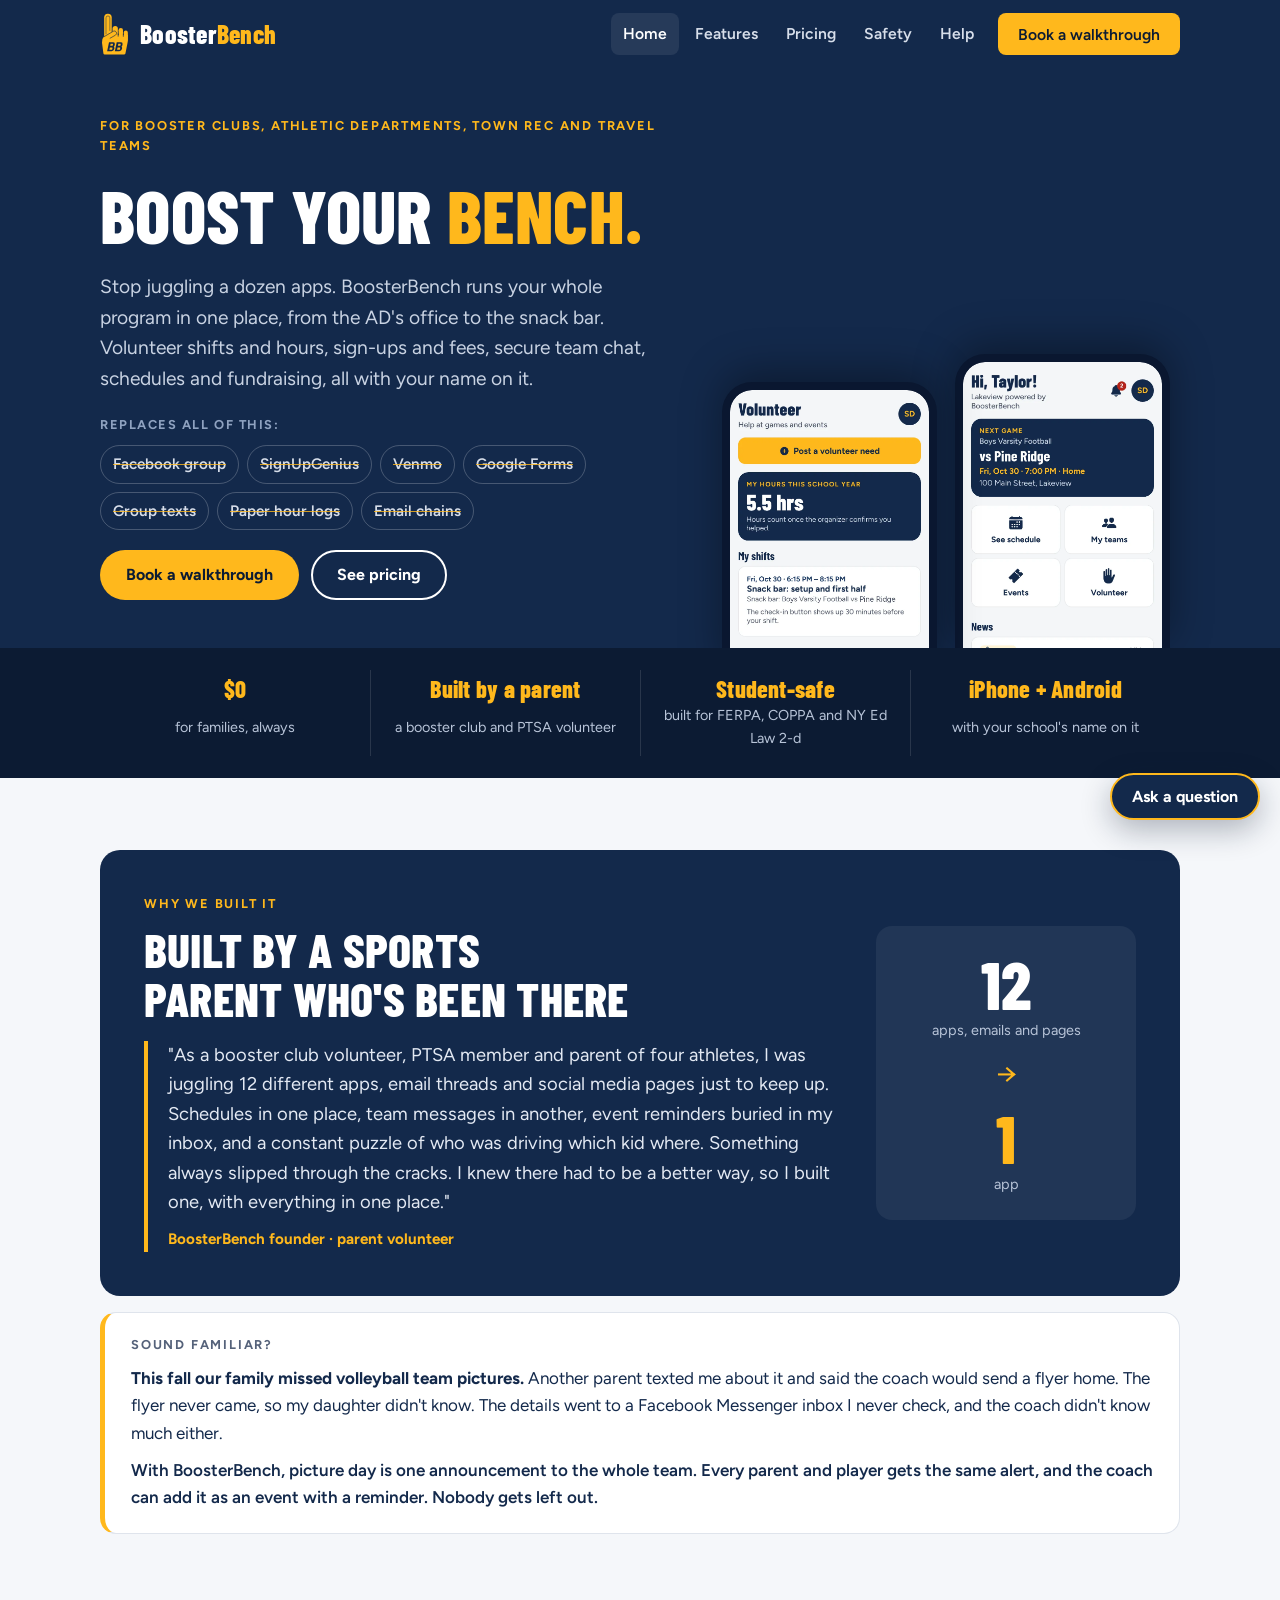
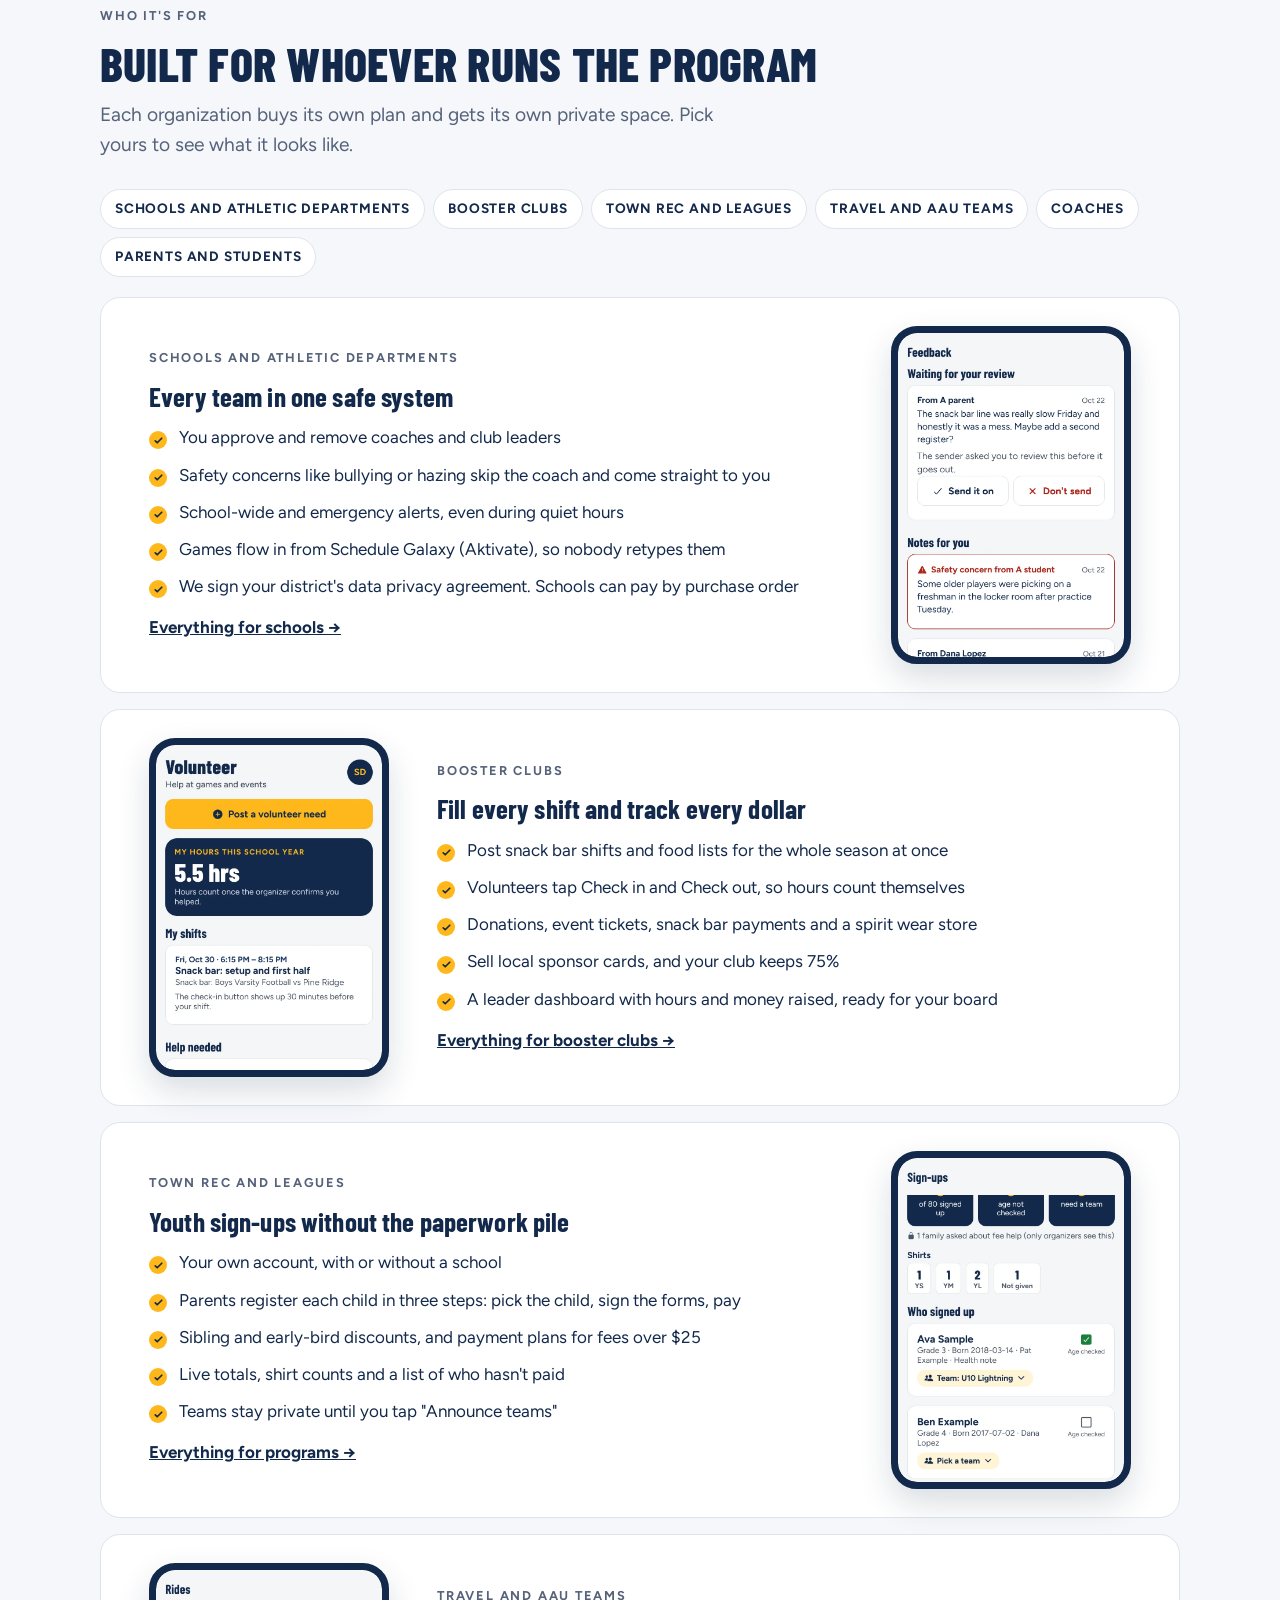
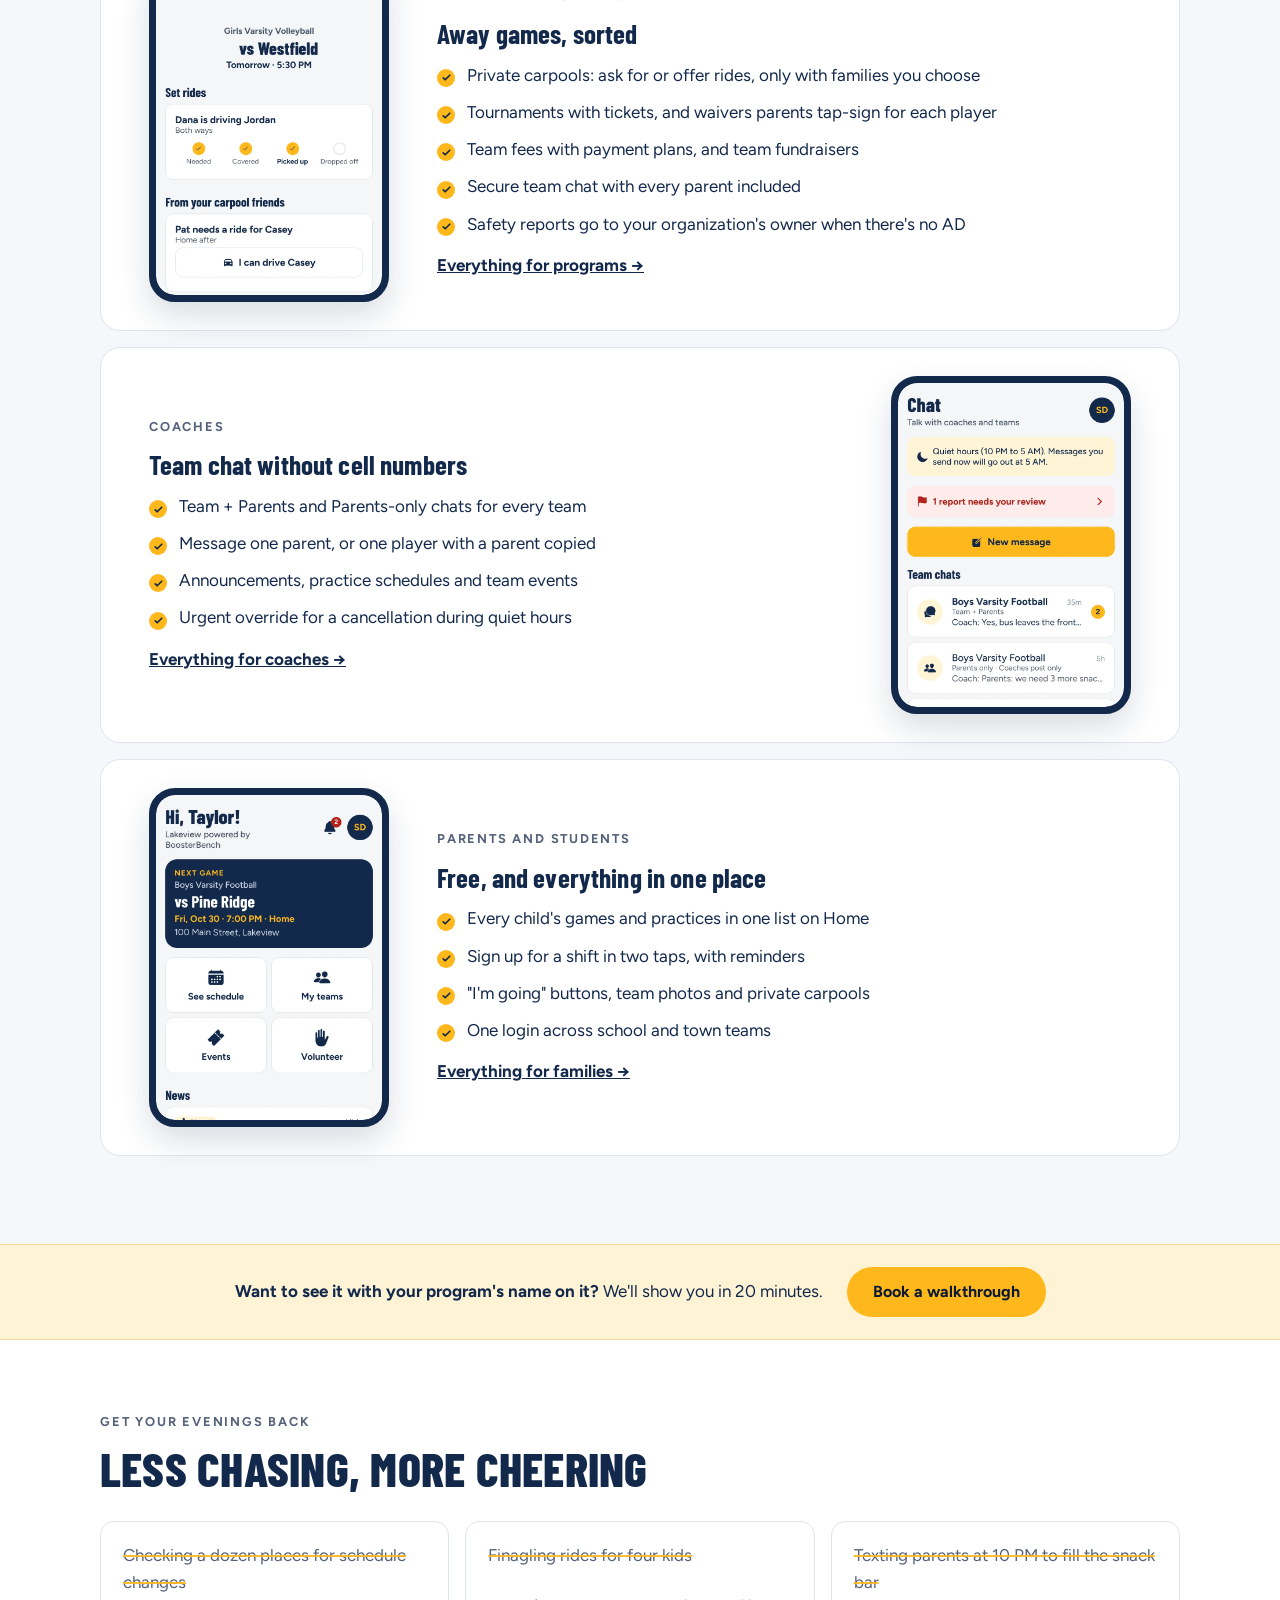
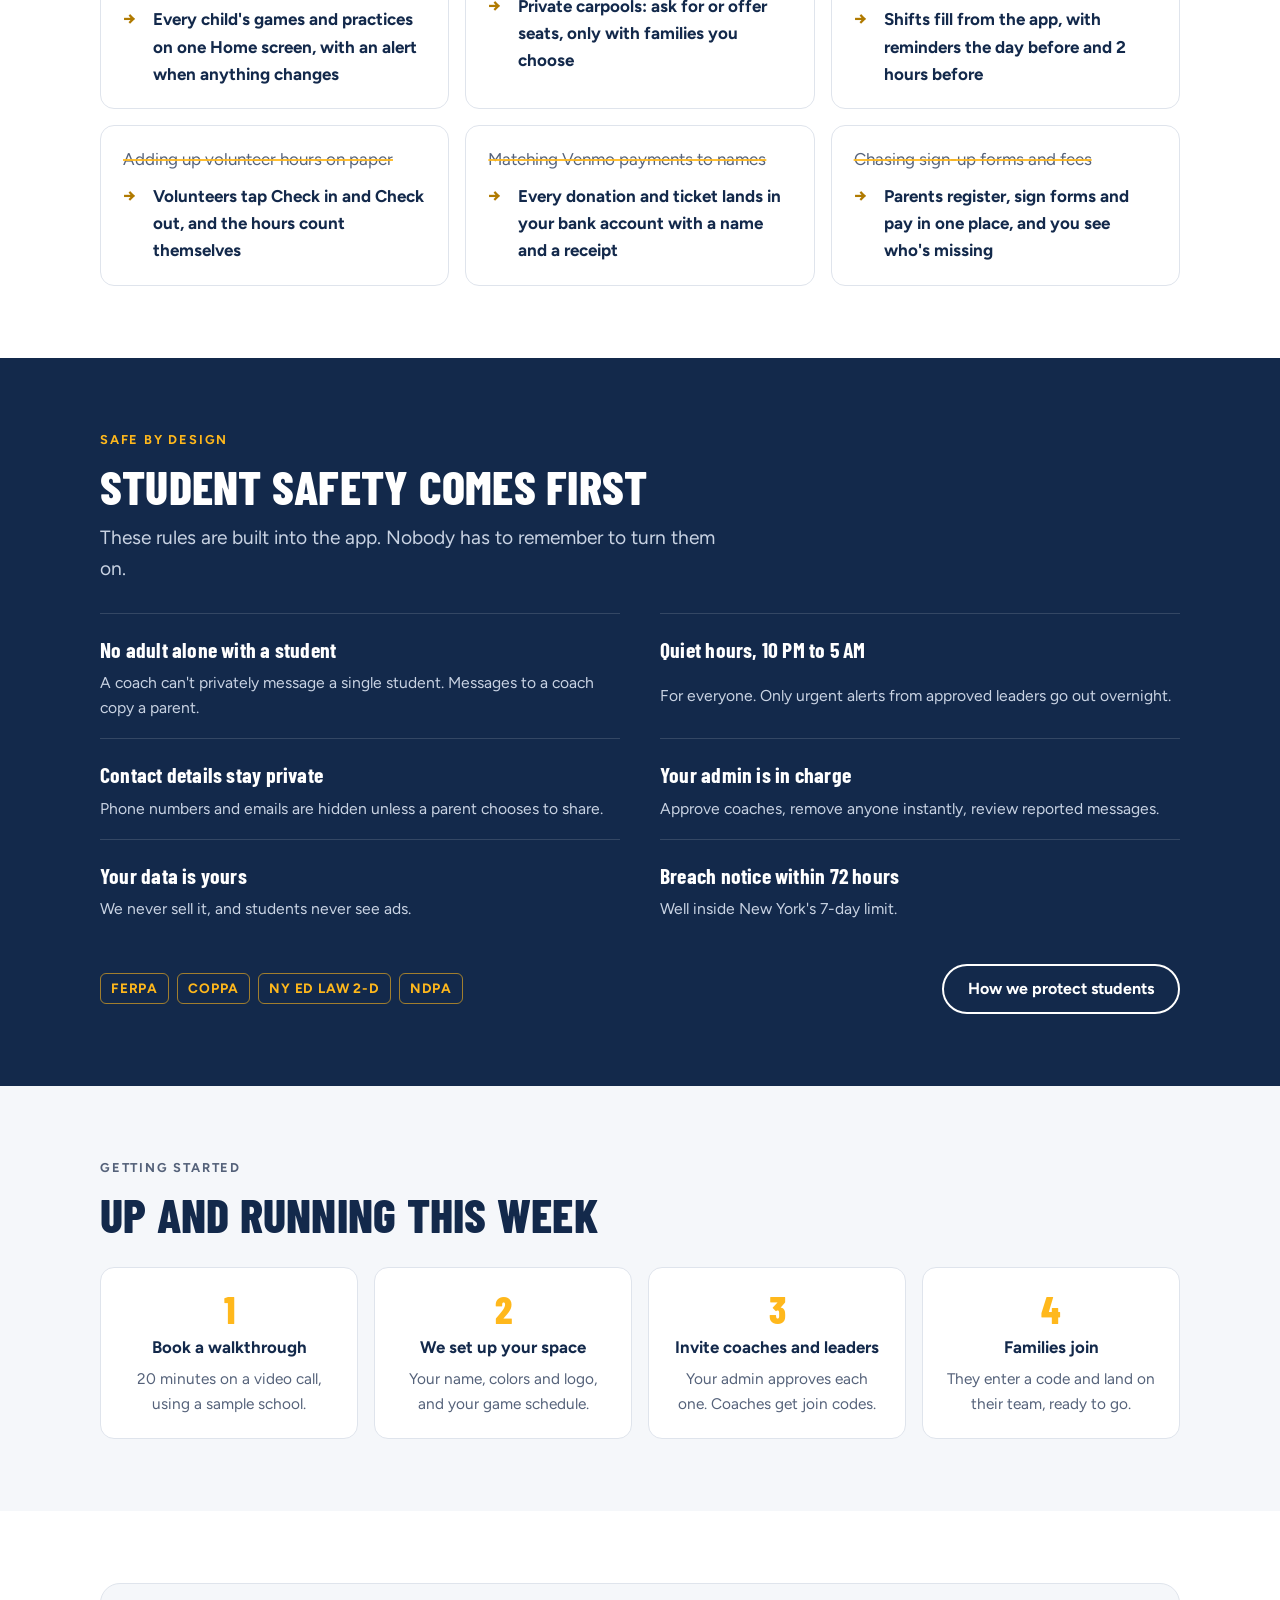
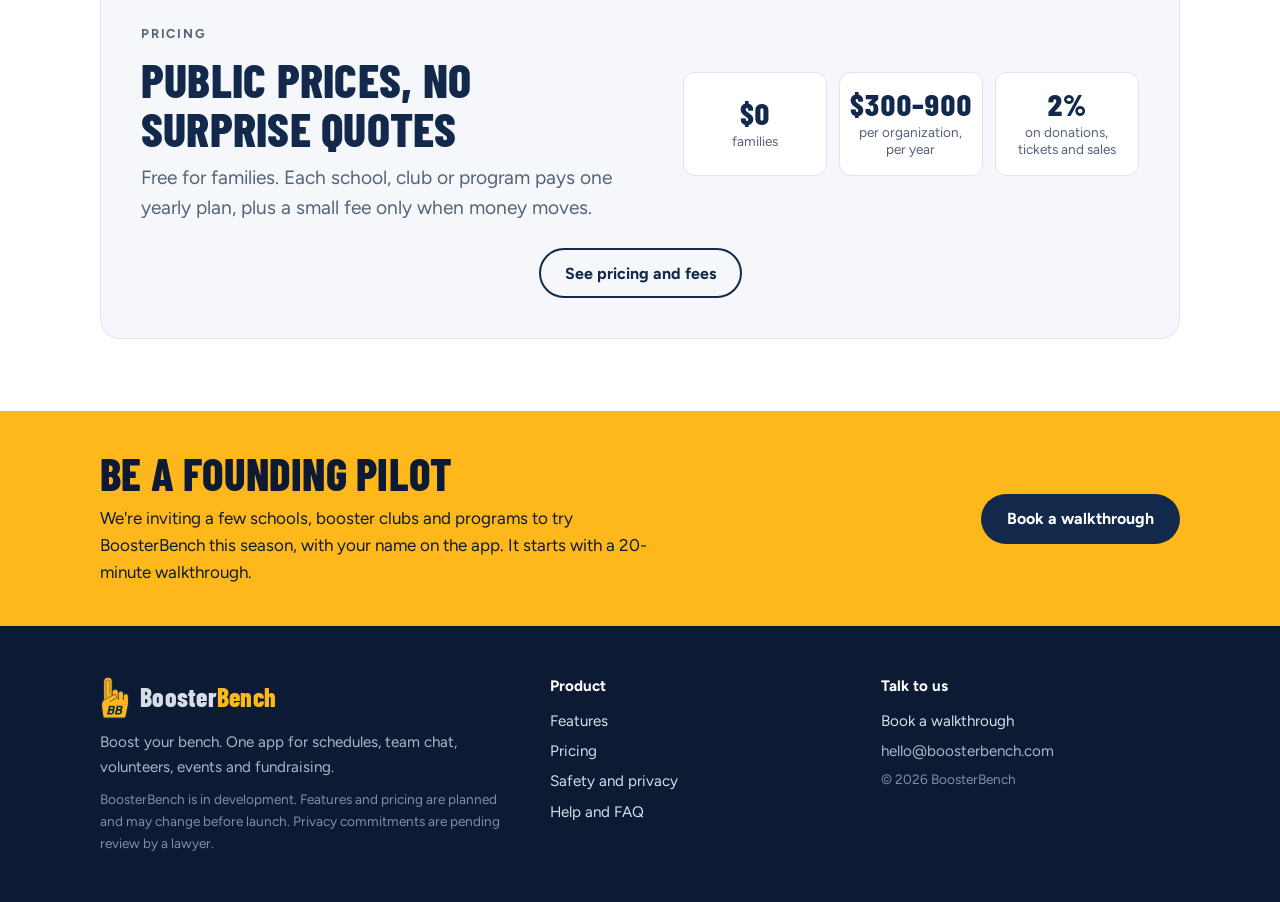
==== commit f6b8d60b: "Features page by buyer with phone screens; schools first; caps buttons; new founder quote Co-Authore" ====
--- a/index.html
+++ b/index.html
@@ -18,7 +18,7 @@
 <link rel="preconnect" href="https://fonts.googleapis.com">
 <link rel="preconnect" href="https://fonts.gstatic.com" crossorigin>
 <link rel="stylesheet" href="https://fonts.googleapis.com/css2?family=Barlow+Condensed:wght@600;700;800&family=Figtree:wght@400;500;600;700;800&display=swap">
-<link rel="stylesheet" href="assets/site.css?v=83982058">
+<link rel="stylesheet" href="assets/site.css?v=baa14ccb">
 </head>
 <body>
 <a href="#main" class="hp">Skip to content</a>
@@ -75,7 +75,7 @@
         <p class="eyebrow">Why we built it</p>
         <h2>Built by a sports parent who's been there</h2>
         <blockquote>
-          <p>"I've been a booster club volunteer and a PTSA member, with four kids in sports. I was managing 12 different apps, emails and social media pages just to keep up with schedules, team messages and event reminders, and to work out rides for four kids. I wanted everything in one place, so I built it."</p>
+          <p>"As a booster club volunteer, PTSA member and parent of four athletes, I was juggling 12 different apps, email threads and social media pages just to keep up. Schedules in one place, team messages in another, event reminders buried in my inbox, and a constant puzzle of who was driving which kid where. Something always slipped through the cracks. I knew there had to be a better way, so I built one, with everything in one place."</p>
           <footer>BoosterBench founder · parent volunteer</footer>
         </blockquote>
       </div>
@@ -103,15 +103,31 @@
       <p class="lede">Each organization buys its own plan and gets its own private space. Pick yours to see what it looks like.</p>
     </div>
     <nav class="jump" aria-label="Pick your program">
+      <a href="#for-schools">Schools and athletic departments</a>
       <a href="#for-clubs">Booster clubs</a>
-      <a href="#for-schools">Schools and athletic departments</a>
       <a href="#for-rec">Town rec and leagues</a>
       <a href="#for-travel">Travel and AAU teams</a>
       <a href="#for-coaches">Coaches</a>
       <a href="#for-families">Parents and students</a>
     </nav>
 
-    <div class="feature-row" id="for-clubs">
+    <div class="feature-row" id="for-schools">
+      <div class="feature-copy">
+        <p class="eyebrow">Schools and athletic departments</p>
+        <h3>Every team in one safe system</h3>
+        <ul>
+          <li>You approve and remove coaches and club leaders</li>
+          <li>Safety concerns like bullying or hazing skip the coach and come straight to you</li>
+          <li>School-wide and emergency alerts, even during quiet hours</li>
+          <li>Games flow in from Schedule Galaxy (Aktivate), so nobody retypes them</li>
+          <li>We sign your district's data privacy agreement. Schools can pay by purchase order</li>
+        </ul>
+        <a class="more" href="features.html#schools">Everything for schools →</a>
+      </div>
+      <div class="feature-shot"><img src="assets/img/admin.webp" alt="The feedback inbox, with a safety concern from a student flagged at the top" width="390" height="700" loading="lazy"></div>
+    </div>
+
+    <div class="feature-row flip" id="for-clubs">
       <div class="feature-copy">
         <p class="eyebrow">Booster clubs</p>
         <h3>Fill every shift and track every dollar</h3>
@@ -125,22 +141,6 @@
         <a class="more" href="features.html#clubs">Everything for booster clubs →</a>
       </div>
       <div class="feature-shot"><img src="assets/img/volunteer.webp" alt="The Volunteer tab showing 5.5 hours this school year and open snack bar shifts" width="390" height="700" loading="lazy"></div>
-    </div>
-
-    <div class="feature-row flip" id="for-schools">
-      <div class="feature-copy">
-        <p class="eyebrow">Schools and athletic departments</p>
-        <h3>Every team in one safe system</h3>
-        <ul>
-          <li>You approve and remove coaches and club leaders</li>
-          <li>Safety concerns like bullying or hazing skip the coach and come straight to you</li>
-          <li>School-wide and emergency alerts, even during quiet hours</li>
-          <li>Games flow in from Schedule Galaxy (Aktivate), so nobody retypes them</li>
-          <li>We sign your district's data privacy agreement. Schools can pay by purchase order</li>
-        </ul>
-        <a class="more" href="features.html#schools">Everything for schools →</a>
-      </div>
-      <div class="feature-shot"><img src="assets/img/admin.webp" alt="The feedback inbox, with a safety concern from a student flagged at the top" width="390" height="700" loading="lazy"></div>
     </div>
 
     <div class="feature-row" id="for-rec">
--- a/assets/site.css
+++ b/assets/site.css
@@ -358,3 +358,18 @@
 @media (max-width: 600px) { .swap-grid { grid-template-columns: 1fr; } }
 .familiar { background: var(--white); border: 1px solid var(--line); border-left: 5px solid var(--gold); border-radius: 16px; padding: 22px 26px; display: grid; gap: 10px; }
 .familiar .fix { font-weight: 600; color: var(--navy); }
+
+/* Features page: tiles beside a phone screen */
+.feat-split { display: grid; grid-template-columns: minmax(0, 1fr) 240px; gap: 32px; align-items: start; }
+.grid-2 { display: grid; grid-template-columns: repeat(2, minmax(0, 1fr)); gap: 14px; }
+.split-shot { position: sticky; top: 96px; }
+.tint .tile { background: var(--paper); }
+.money-head { display: grid; grid-template-columns: minmax(0, 1fr) 220px; gap: 32px; align-items: center; margin-bottom: 12px; }
+.money-head .section-head { margin-bottom: 0; }
+@media (max-width: 860px) {
+  .feat-split, .money-head { grid-template-columns: 1fr; }
+  .split-shot { position: static; order: -1; justify-self: center; width: 220px; }
+  .money-head .split-shot { order: 0; }
+}
+@media (max-width: 560px) { .grid-2 { grid-template-columns: 1fr; } }
+.jump a, .page-head nav .btn { text-transform: uppercase; letter-spacing: 0.06em; font-size: 0.85rem; }
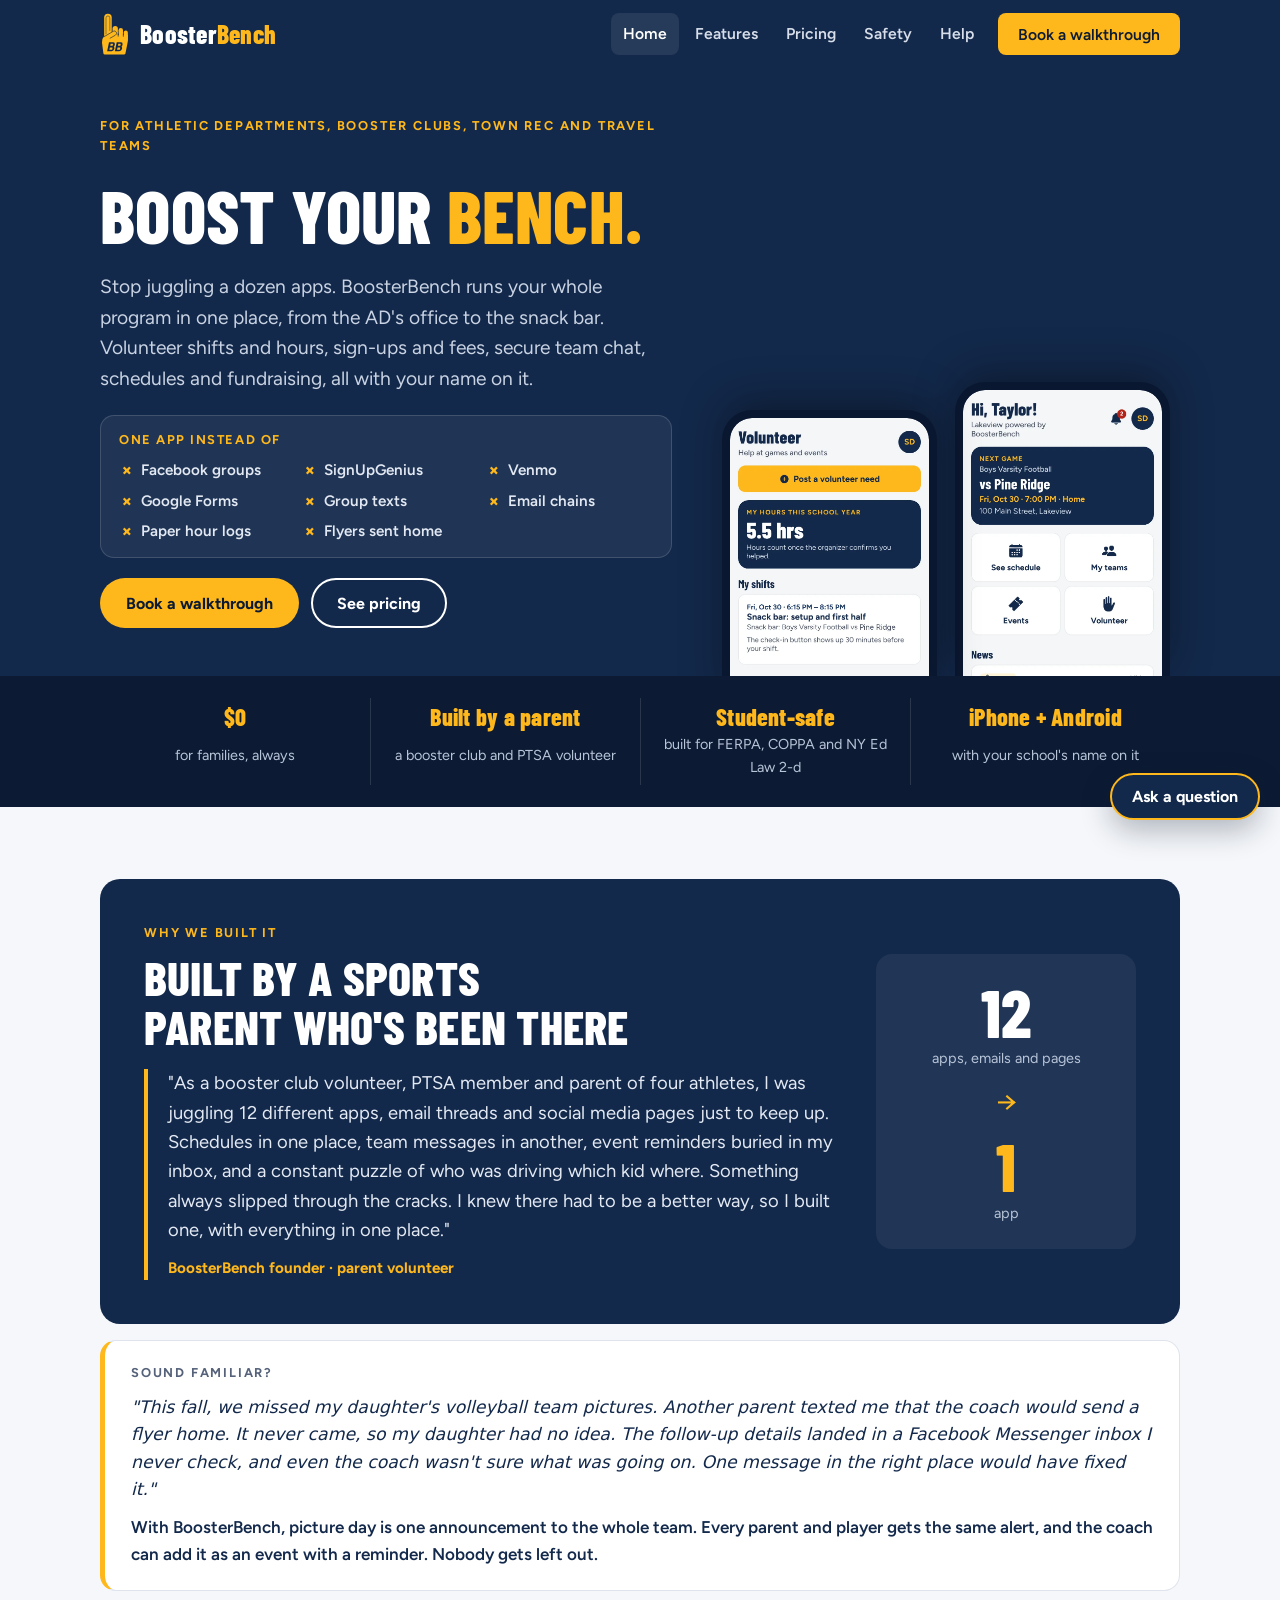
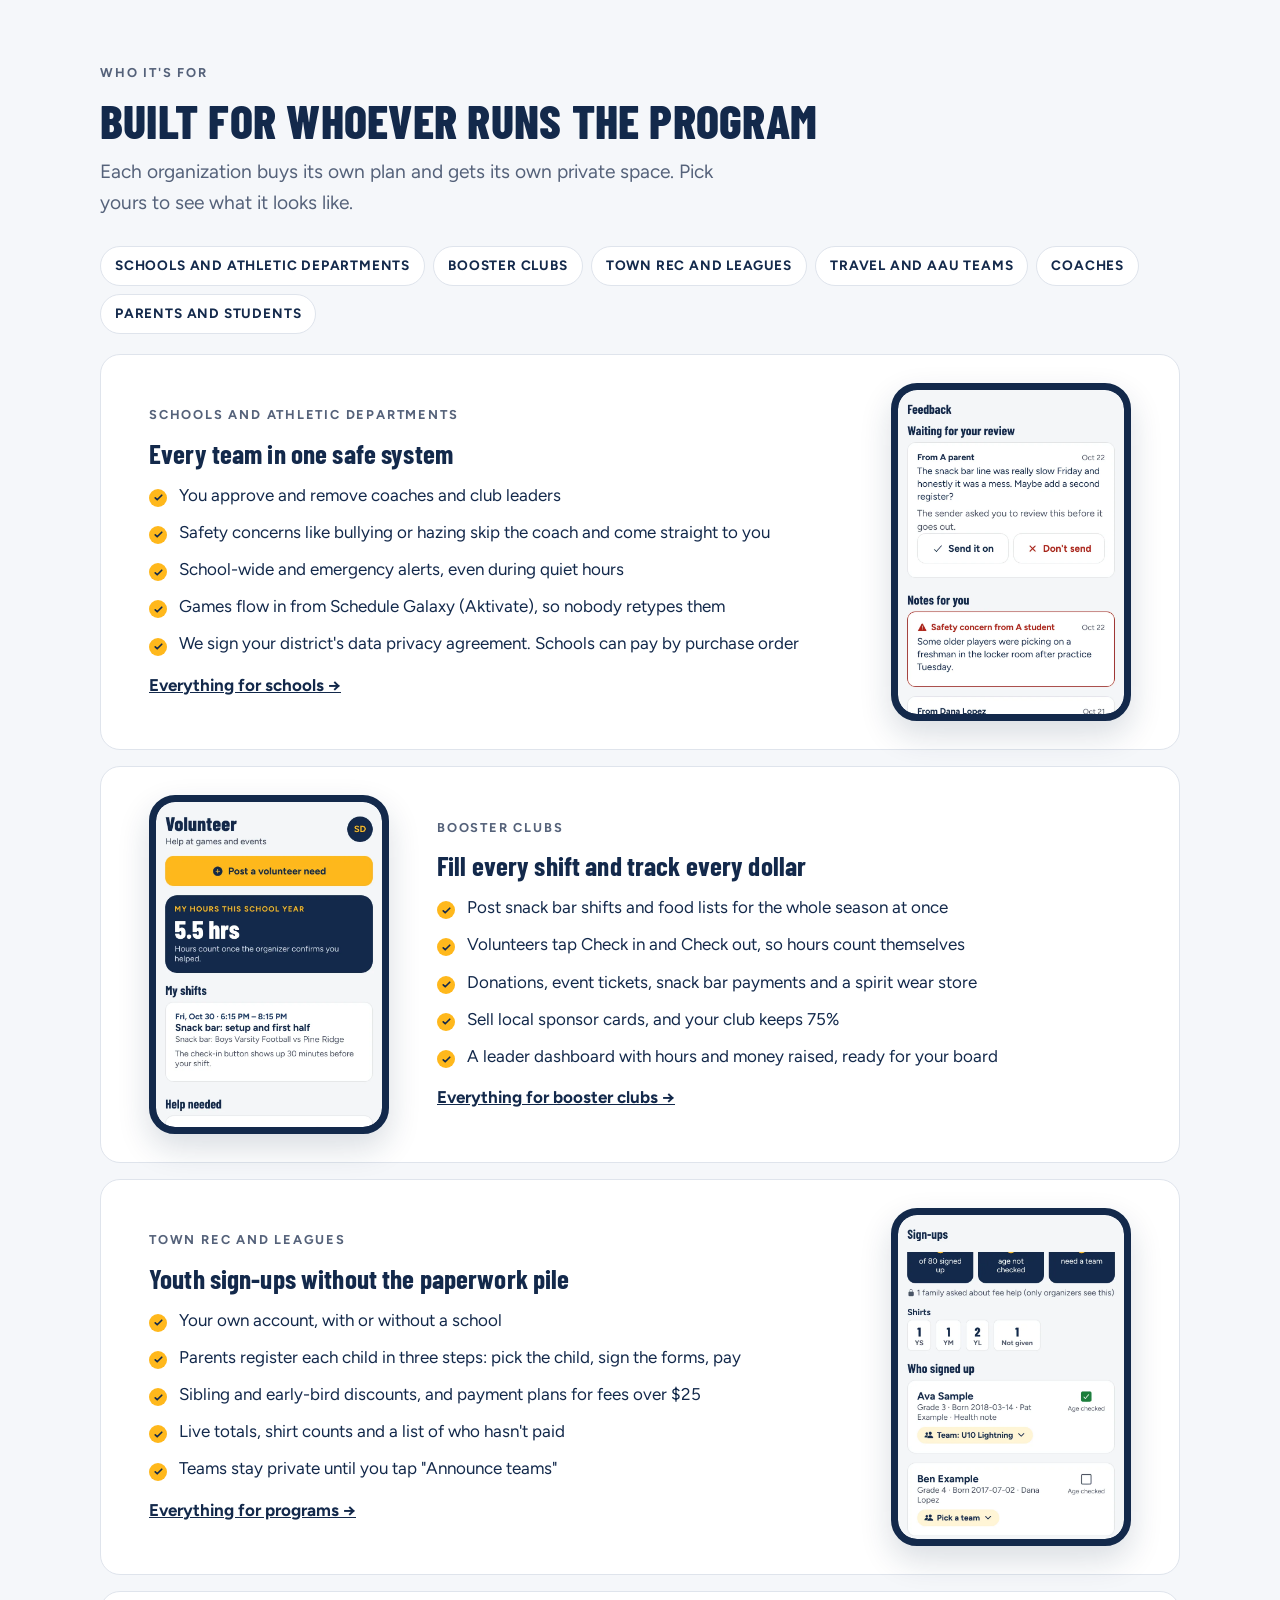
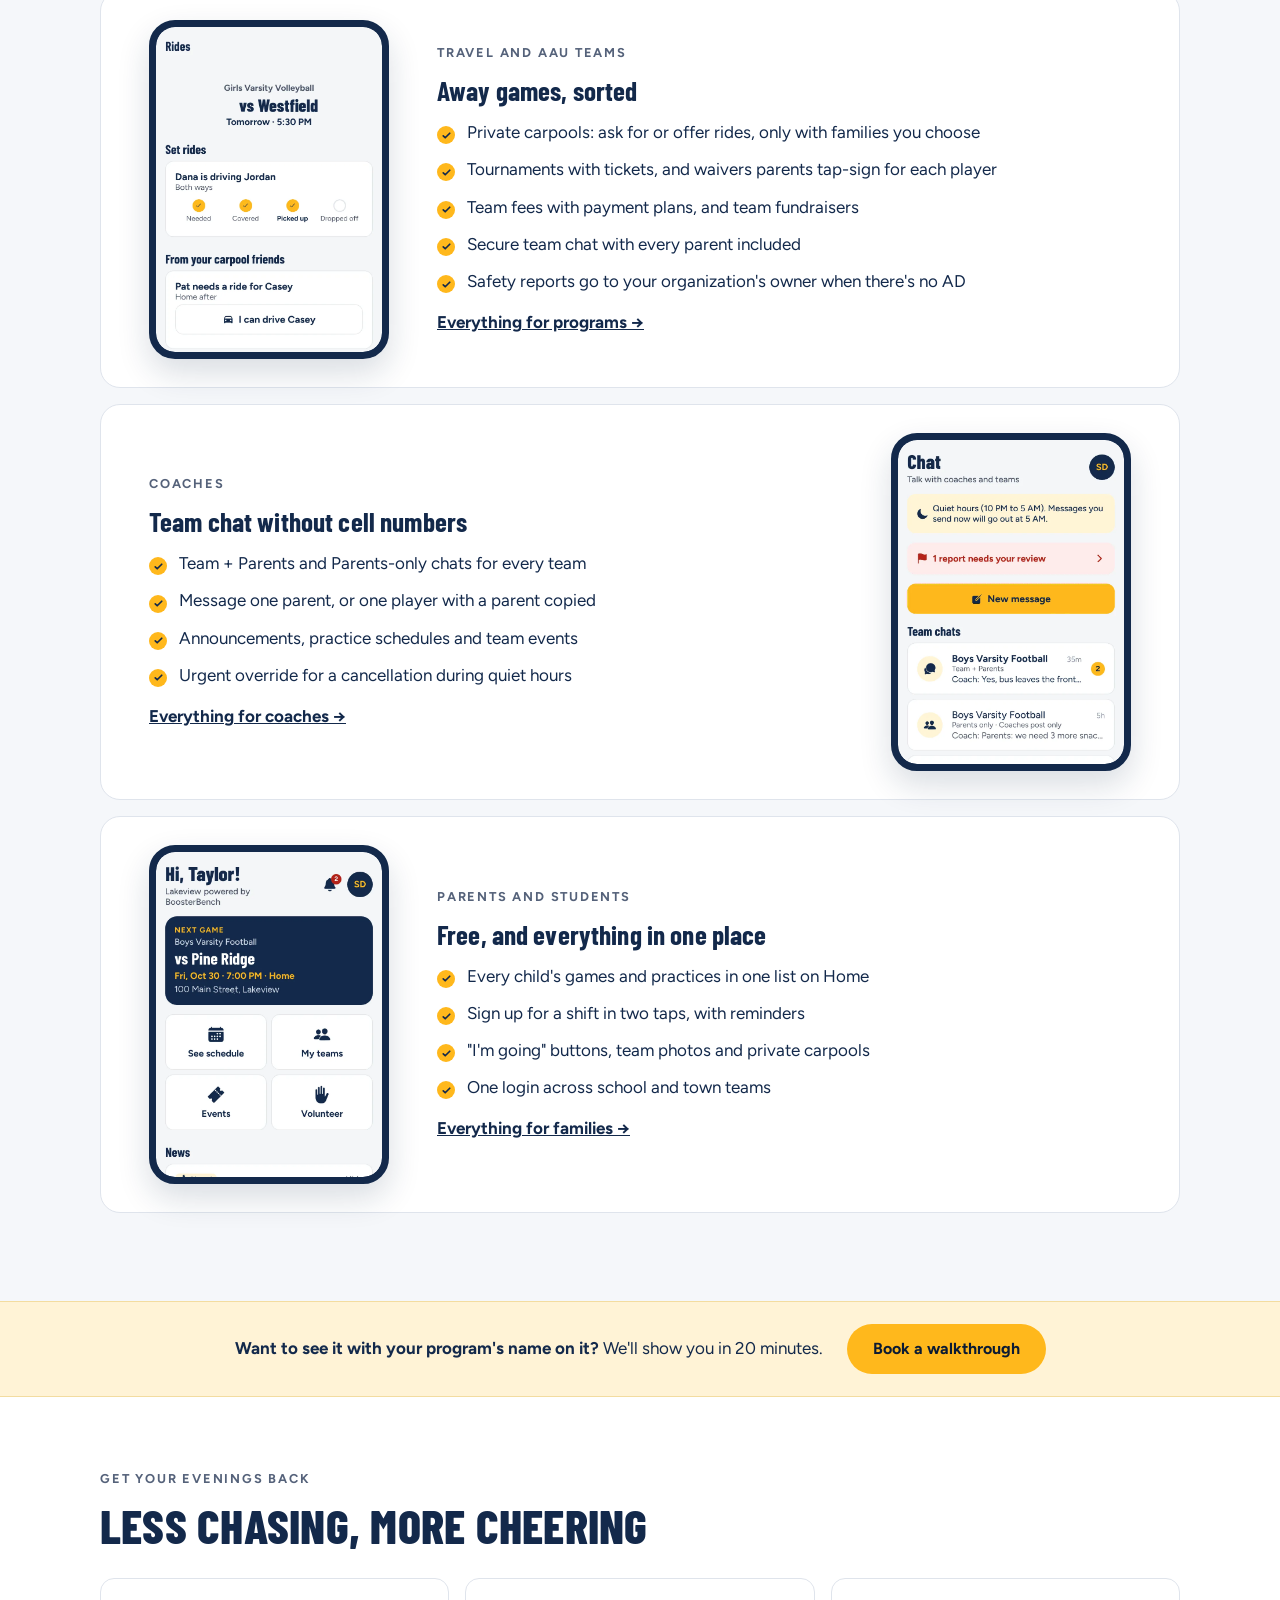
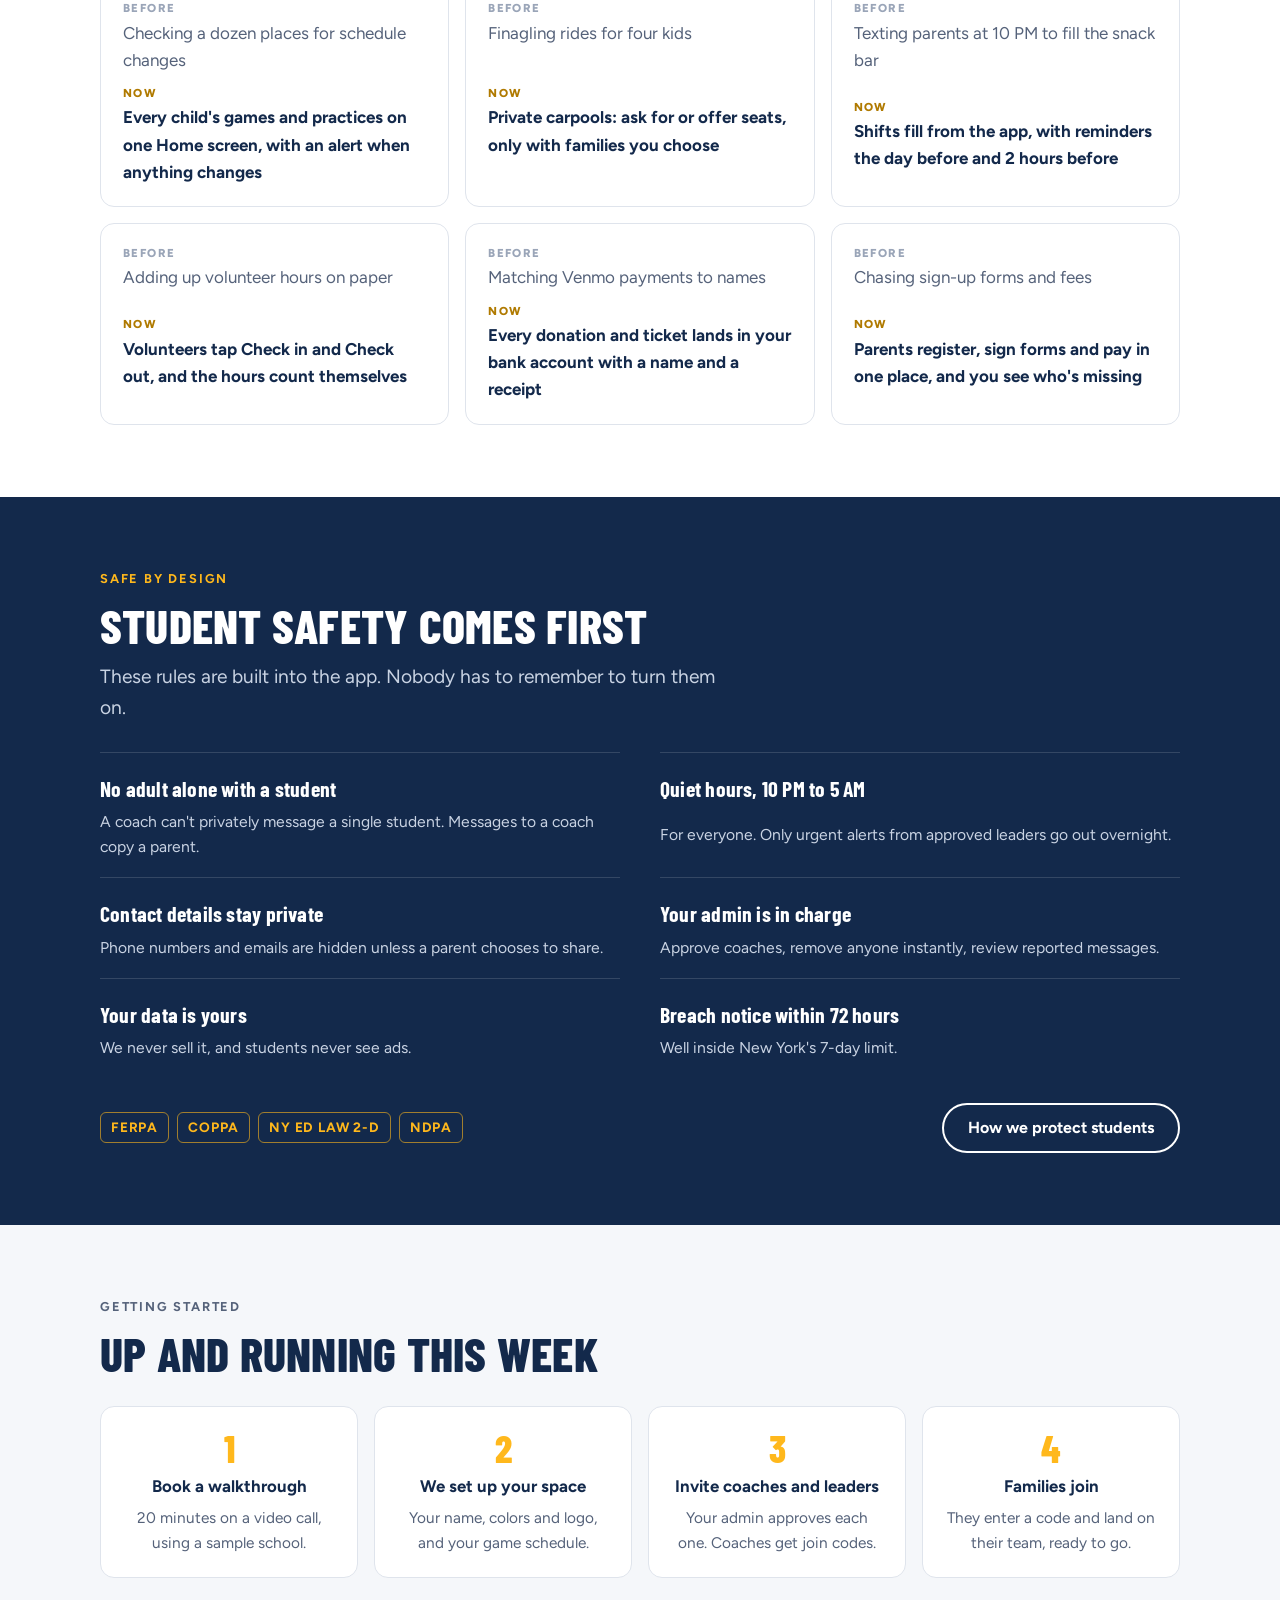
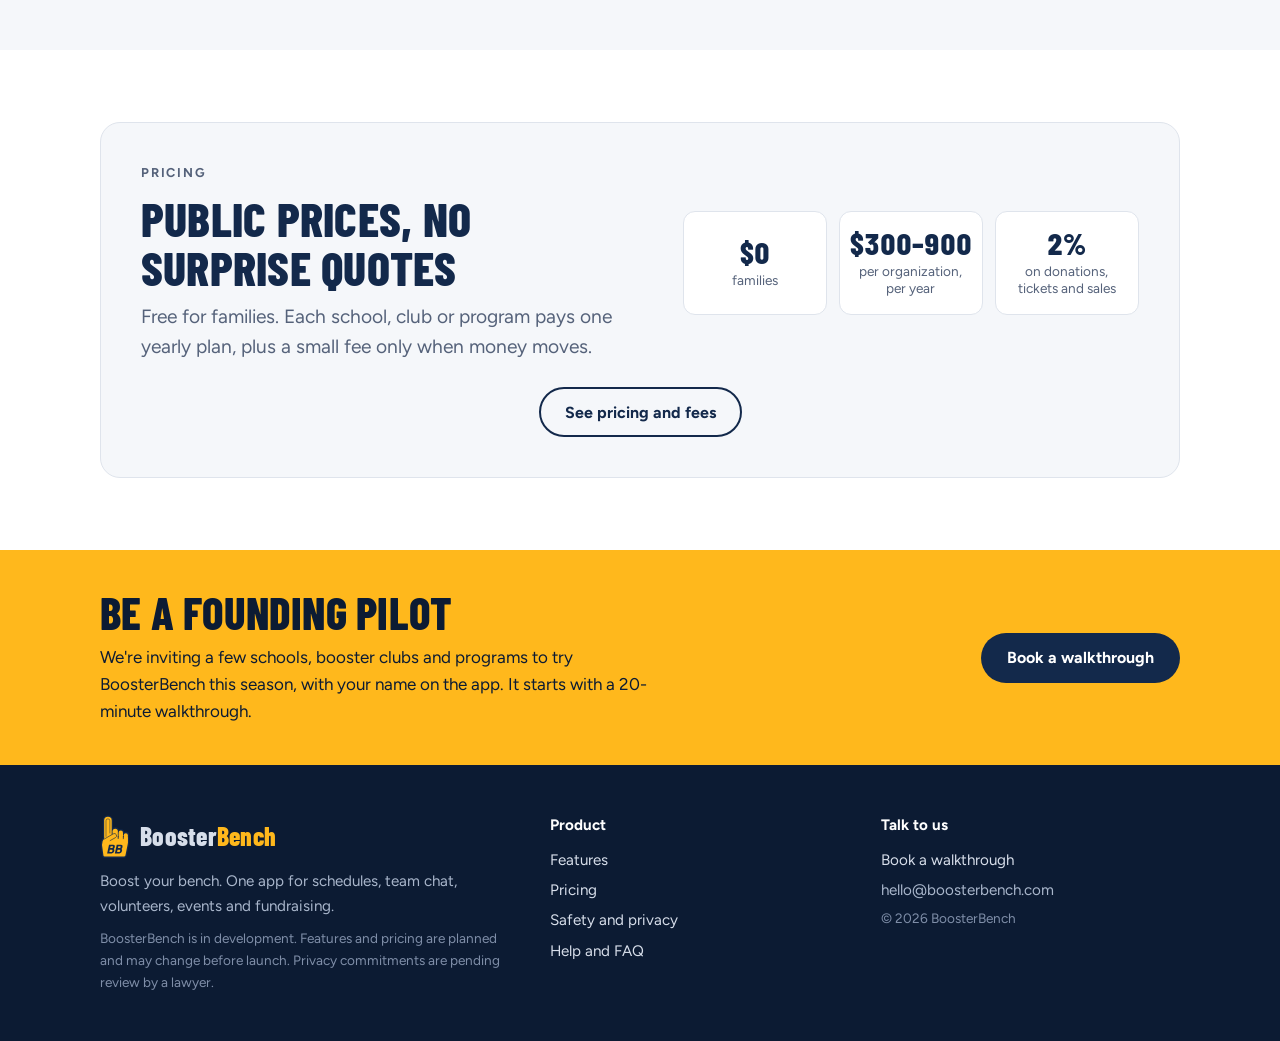
==== commit dd830f1f: "Hero: readable 'one app instead of' list; picture-day story as a quote; before/now labels instead of" ====
--- a/index.html
+++ b/index.html
@@ -18,7 +18,7 @@
 <link rel="preconnect" href="https://fonts.googleapis.com">
 <link rel="preconnect" href="https://fonts.gstatic.com" crossorigin>
 <link rel="stylesheet" href="https://fonts.googleapis.com/css2?family=Barlow+Condensed:wght@600;700;800&family=Figtree:wght@400;500;600;700;800&display=swap">
-<link rel="stylesheet" href="assets/site.css?v=baa14ccb">
+<link rel="stylesheet" href="assets/site.css?v=aeee9c1e">
 </head>
 <body>
 <a href="#main" class="hp">Skip to content</a>
@@ -40,12 +40,14 @@
 <section class="hero">
   <div class="wrap">
     <div class="hero-copy">
-      <p class="eyebrow">For booster clubs, athletic departments, town rec and travel teams</p>
+      <p class="eyebrow">For athletic departments, booster clubs, town rec and travel teams</p>
       <h1>Boost your <span class="gold">bench.</span></h1>
       <p class="lede">Stop juggling a dozen apps. BoosterBench runs your whole program in one place, from the AD's office to the snack bar. Volunteer shifts and hours, sign-ups and fees, secure team chat, schedules and fundraising, all with your name on it.</p>
-      <p class="replaces-label">Replaces all of this:</p>
-      <div class="replaces" aria-label="What BoosterBench replaces">
-        <span class="chip">Facebook group</span><span class="chip">SignUpGenius</span><span class="chip">Venmo</span><span class="chip">Google Forms</span><span class="chip">Group texts</span><span class="chip">Paper hour logs</span><span class="chip">Email chains</span>
+      <div class="replaces-box">
+        <p class="replaces-label">One app instead of</p>
+        <ul class="replaces">
+          <li>Facebook groups</li><li>SignUpGenius</li><li>Venmo</li><li>Google Forms</li><li>Group texts</li><li>Email chains</li><li>Paper hour logs</li><li>Flyers sent home</li>
+        </ul>
       </div>
       <div class="btn-row">
         <a class="btn btn-gold" href="contact.html">Book a walkthrough</a>
@@ -89,7 +91,7 @@
     </div>
     <div class="familiar">
       <p class="eyebrow">Sound familiar?</p>
-      <p><b>This fall our family missed volleyball team pictures.</b> Another parent texted me about it and said the coach would send a flyer home. The flyer never came, so my daughter didn't know. The details went to a Facebook Messenger inbox I never check, and the coach didn't know much either.</p>
+      <blockquote class="familiar-quote"><p>"This fall, we missed my daughter's volleyball team pictures. Another parent texted me that the coach would send a flyer home. It never came, so my daughter had no idea. The follow-up details landed in a Facebook Messenger inbox I never check, and even the coach wasn't sure what was going on. One message in the right place would have fixed it."</p></blockquote>
       <p class="fix">With BoosterBench, picture day is one announcement to the whole team. Every parent and player gets the same alert, and the coach can add it as an event with a reminder. Nobody gets left out.</p>
     </div>
   </div>
@@ -221,12 +223,12 @@
       <h2>Less chasing, more cheering</h2>
     </div>
     <div class="swap-grid">
-      <div class="swap"><p class="was">Checking a dozen places for schedule changes</p><p class="now">Every child's games and practices on one Home screen, with an alert when anything changes</p></div>
-      <div class="swap"><p class="was">Finagling rides for four kids</p><p class="now">Private carpools: ask for or offer seats, only with families you choose</p></div>
-      <div class="swap"><p class="was">Texting parents at 10 PM to fill the snack bar</p><p class="now">Shifts fill from the app, with reminders the day before and 2 hours before</p></div>
-      <div class="swap"><p class="was">Adding up volunteer hours on paper</p><p class="now">Volunteers tap Check in and Check out, and the hours count themselves</p></div>
-      <div class="swap"><p class="was">Matching Venmo payments to names</p><p class="now">Every donation and ticket lands in your bank account with a name and a receipt</p></div>
-      <div class="swap"><p class="was">Chasing sign-up forms and fees</p><p class="now">Parents register, sign forms and pay in one place, and you see who's missing</p></div>
+      <div class="swap"><p class="was"><span>Before</span>Checking a dozen places for schedule changes</p><p class="now"><span>Now</span>Every child's games and practices on one Home screen, with an alert when anything changes</p></div>
+      <div class="swap"><p class="was"><span>Before</span>Finagling rides for four kids</p><p class="now"><span>Now</span>Private carpools: ask for or offer seats, only with families you choose</p></div>
+      <div class="swap"><p class="was"><span>Before</span>Texting parents at 10 PM to fill the snack bar</p><p class="now"><span>Now</span>Shifts fill from the app, with reminders the day before and 2 hours before</p></div>
+      <div class="swap"><p class="was"><span>Before</span>Adding up volunteer hours on paper</p><p class="now"><span>Now</span>Volunteers tap Check in and Check out, and the hours count themselves</p></div>
+      <div class="swap"><p class="was"><span>Before</span>Matching Venmo payments to names</p><p class="now"><span>Now</span>Every donation and ticket lands in your bank account with a name and a receipt</p></div>
+      <div class="swap"><p class="was"><span>Before</span>Chasing sign-up forms and fees</p><p class="now"><span>Now</span>Parents register, sign forms and pay in one place, and you see who's missing</p></div>
     </div>
   </div>
 </section>
--- a/assets/site.css
+++ b/assets/site.css
@@ -77,7 +77,7 @@
 .hero { background: var(--navy); color: var(--white); overflow: hidden; }
 .hero .wrap { display: grid; grid-template-columns: 1.1fr 0.9fr; gap: 40px; align-items: end; padding-block: 48px 0; }
 .hero-copy { display: grid; gap: 20px; padding-bottom: 48px; min-width: 0; }
-.replaces { display: flex; flex-wrap: wrap; gap: 8px; }
+
 .hero .eyebrow { color: var(--gold); }
 .hero h1 .gold { color: var(--gold); }
 .hero .lede { color: #c9d3e3; }
@@ -337,7 +337,6 @@
 .feature-copy .more { font-weight: 700; color: var(--navy); }
 .feature-copy h3 { font-size: 1.7rem; }
 
-.replaces-label { font-size: 0.8rem; font-weight: 700; letter-spacing: 0.12em; text-transform: uppercase; color: #8fa2c0; margin-bottom: -10px; }
 /* Founder story */
 .story { padding-bottom: 0; }
 .founder { display: grid; grid-template-columns: 1fr 260px; gap: 32px; align-items: center; background: var(--navy); color: var(--white); border-radius: 20px; padding: clamp(24px, 4vw, 44px); margin-bottom: 16px; }
@@ -373,3 +372,20 @@
 }
 @media (max-width: 560px) { .grid-2 { grid-template-columns: 1fr; } }
 .jump a, .page-head nav .btn { text-transform: uppercase; letter-spacing: 0.06em; font-size: 0.85rem; }
+
+/* Hero "one app instead of" list (no strikethrough, easy to read) */
+.replaces-box { background: rgba(255,255,255,0.06); border: 1px solid rgba(255,255,255,0.14); border-radius: 14px; padding: 14px 18px; }
+.replaces-label { margin: 0 0 8px; font-size: 0.8rem; font-weight: 700; letter-spacing: 0.12em; text-transform: uppercase; color: var(--gold); }
+.replaces { list-style: none; margin: 0; padding: 0; display: grid; grid-template-columns: repeat(auto-fill, minmax(165px, 1fr)); gap: 6px 16px; }
+.replaces li { position: relative; padding-left: 22px; color: #e3e9f3; font-weight: 600; font-size: 0.95rem; }
+.replaces li::before { content: "×"; position: absolute; left: 0; top: -2px; width: 16px; text-align: center; color: var(--gold); font-weight: 800; font-size: 1.15rem; }
+@media (max-width: 420px) { .replaces { grid-template-columns: repeat(2, minmax(0, 1fr)); } }
+/* Before / now pairs without strikethrough */
+.swap .was { text-decoration: none; color: var(--muted); }
+.swap .was span, .swap .now span { display: block; font-size: 0.72rem; font-weight: 800; letter-spacing: 0.12em; text-transform: uppercase; margin-bottom: 2px; }
+.swap .was span { color: #9aa5b8; }
+.swap .now { padding-left: 0; }
+.swap .now::before { content: none; }
+.swap .now span { color: #b07a00; }
+.familiar-quote { margin: 0; }
+.familiar-quote p { font-size: 1.08rem; font-style: italic; color: var(--ink); }
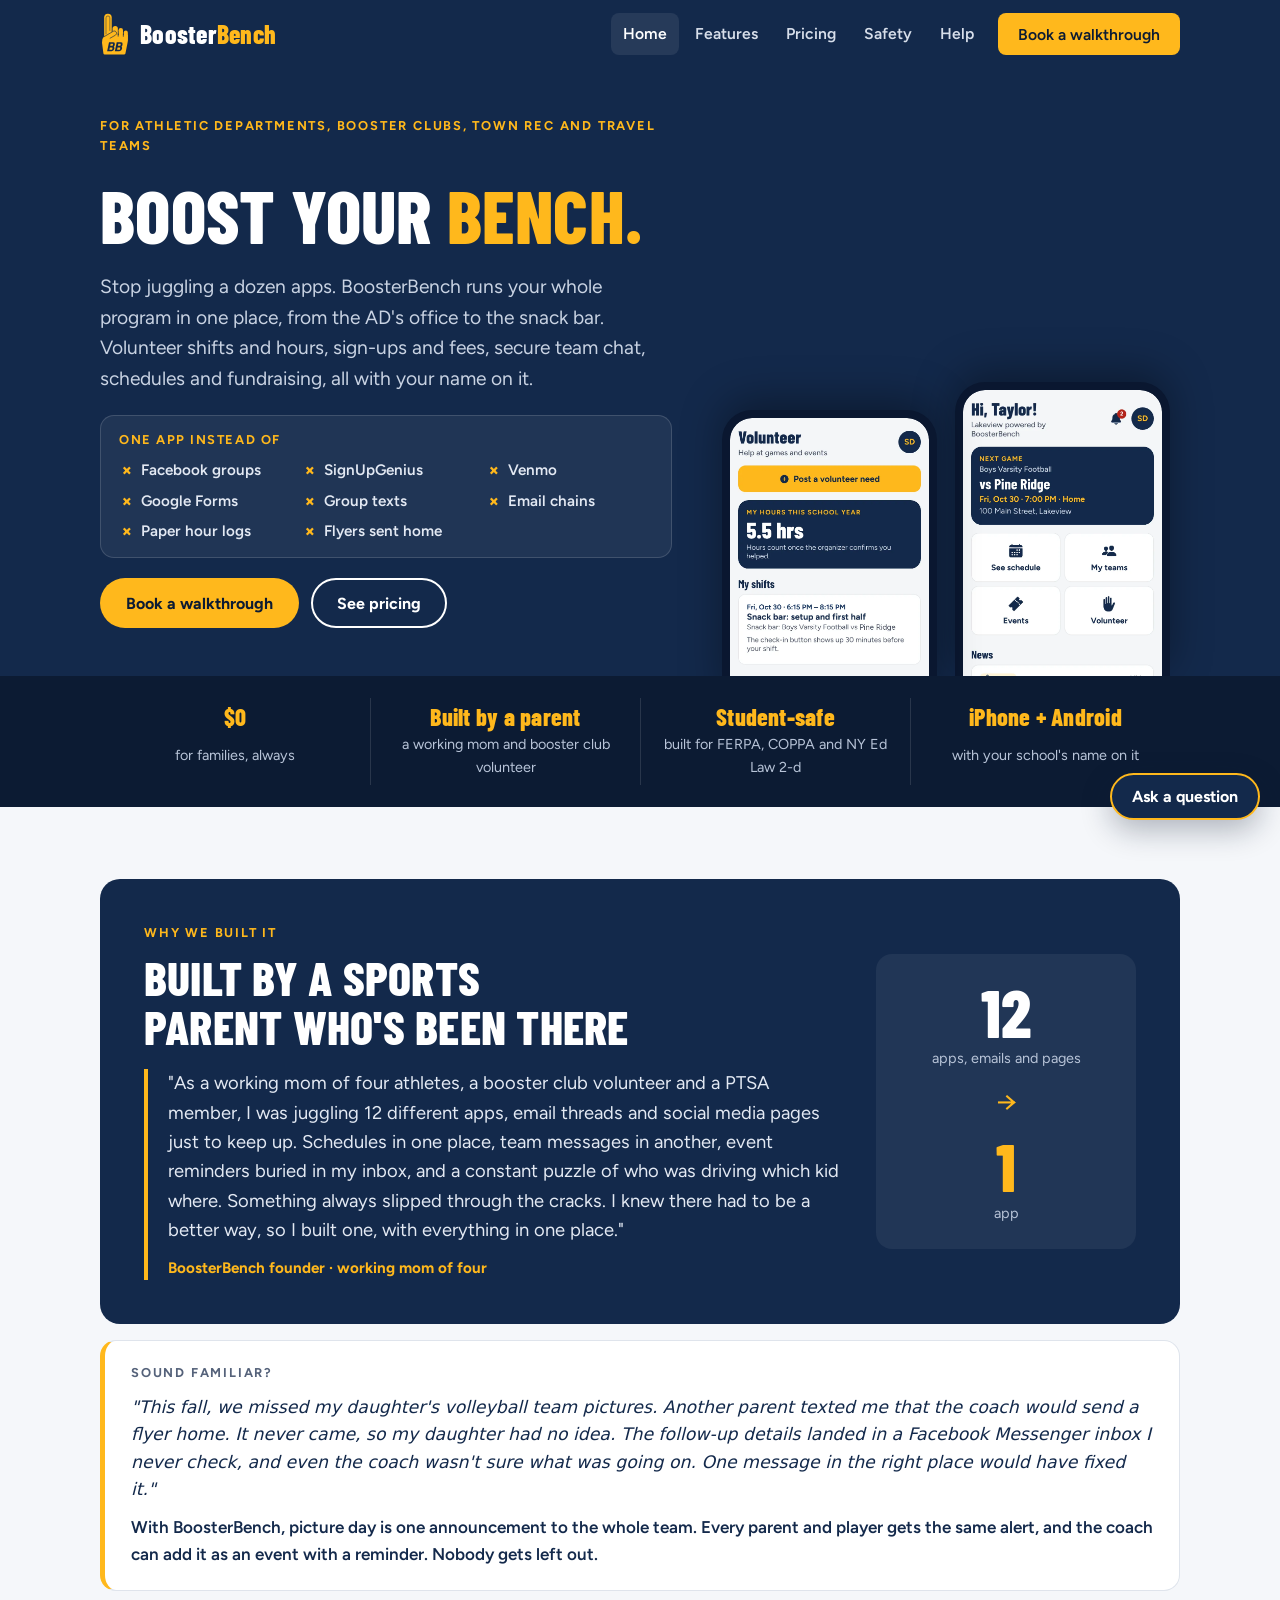
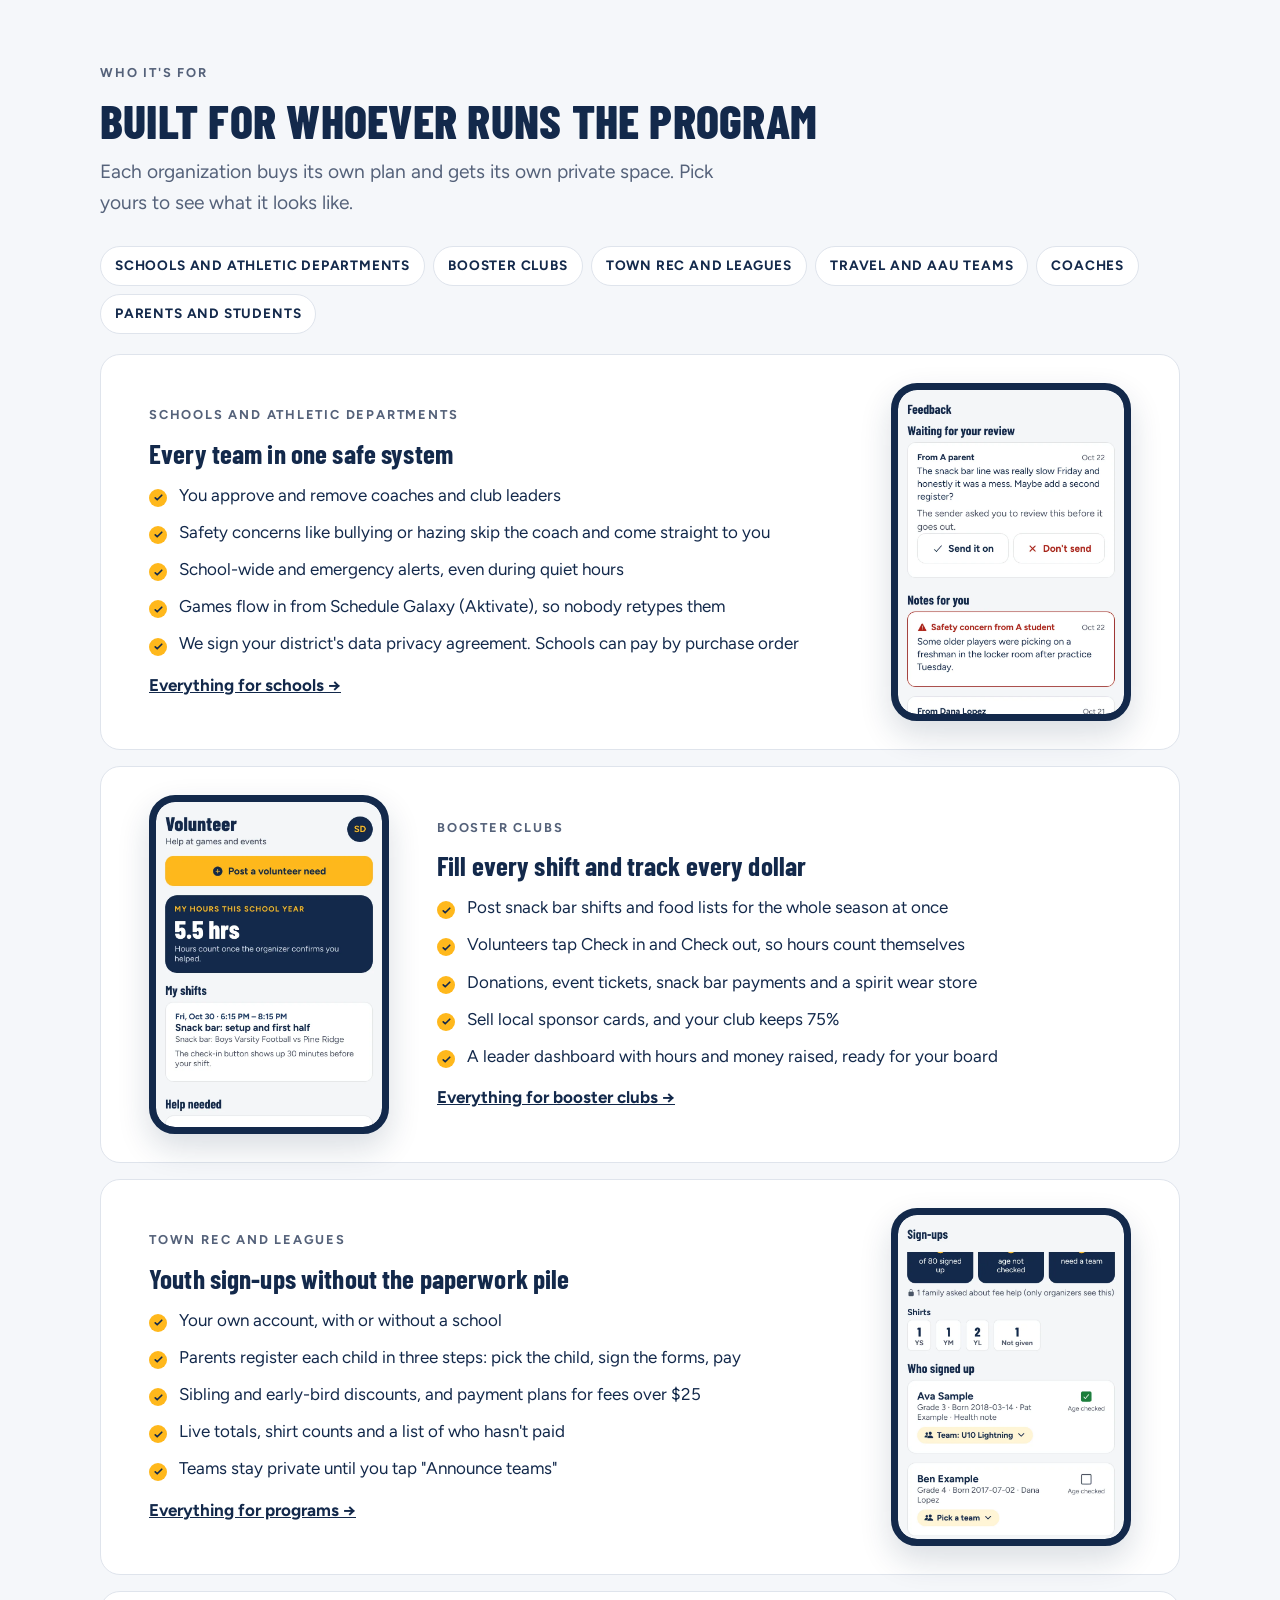
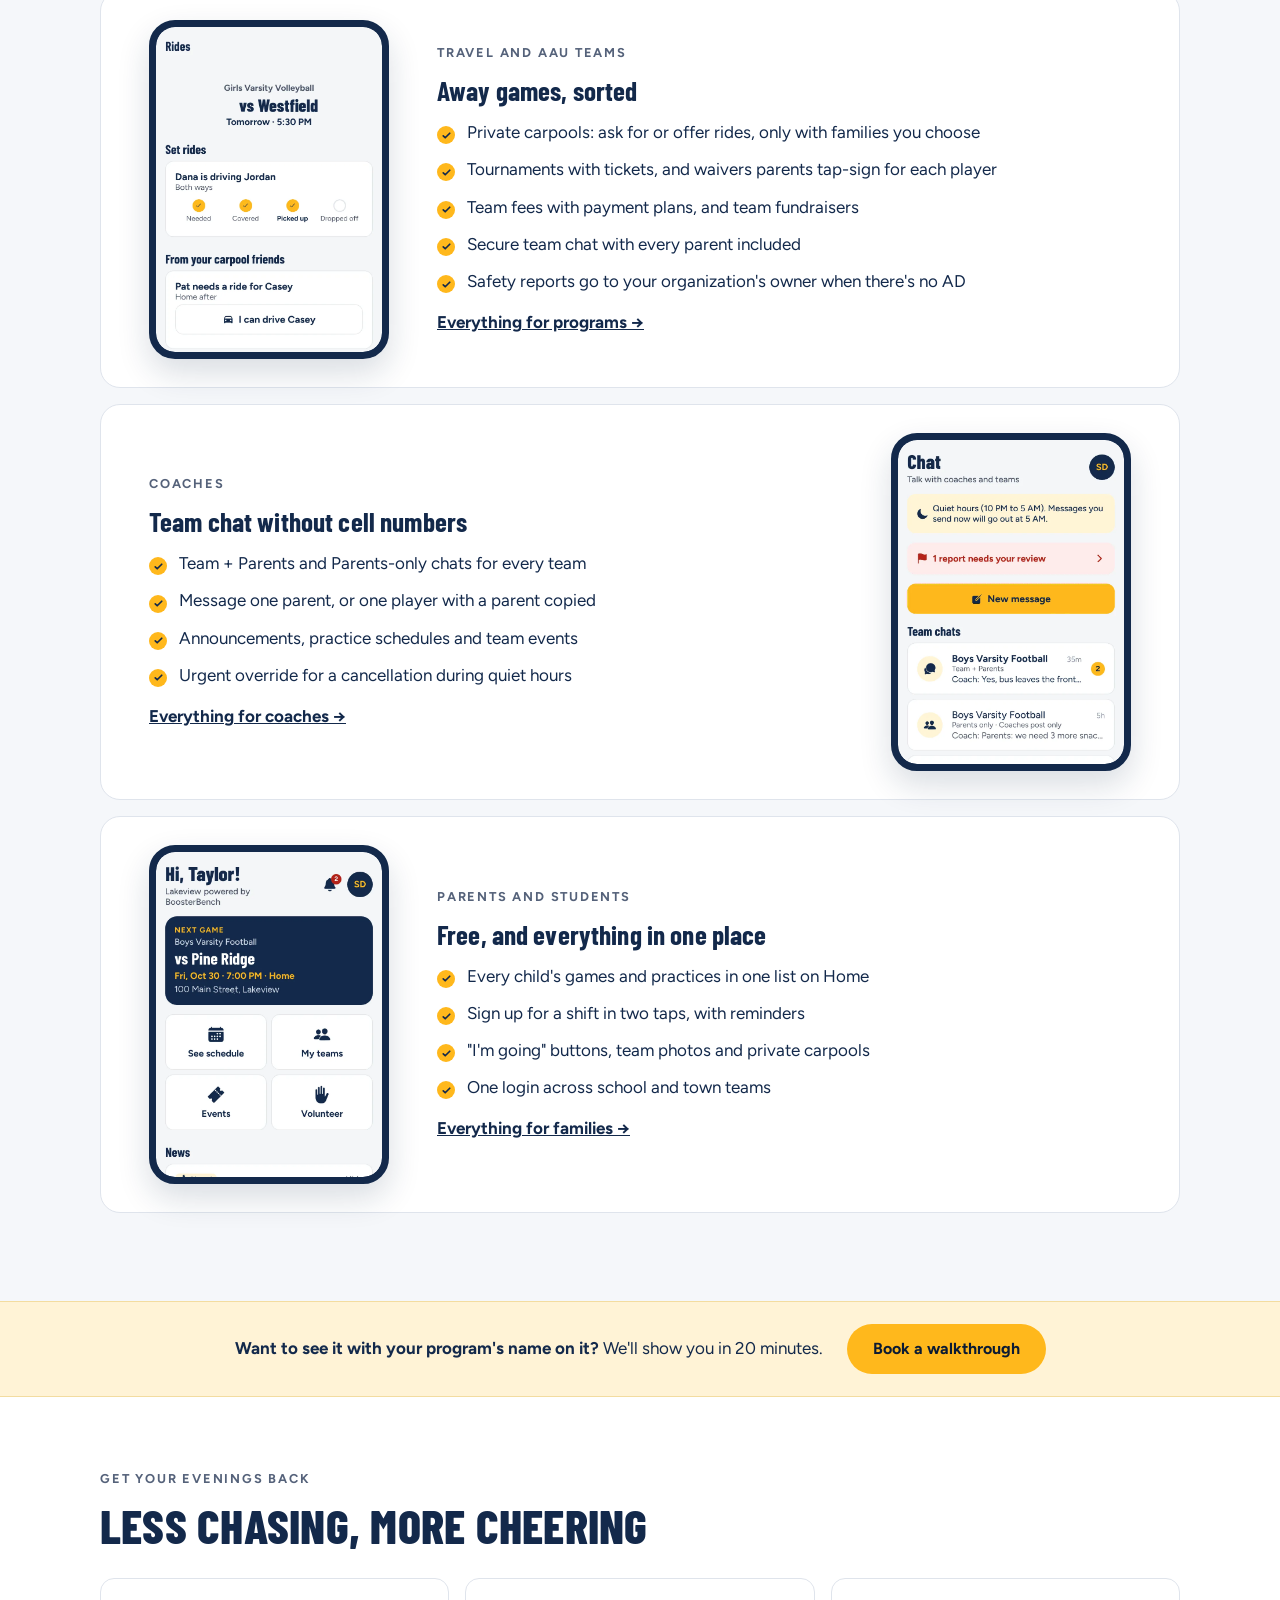
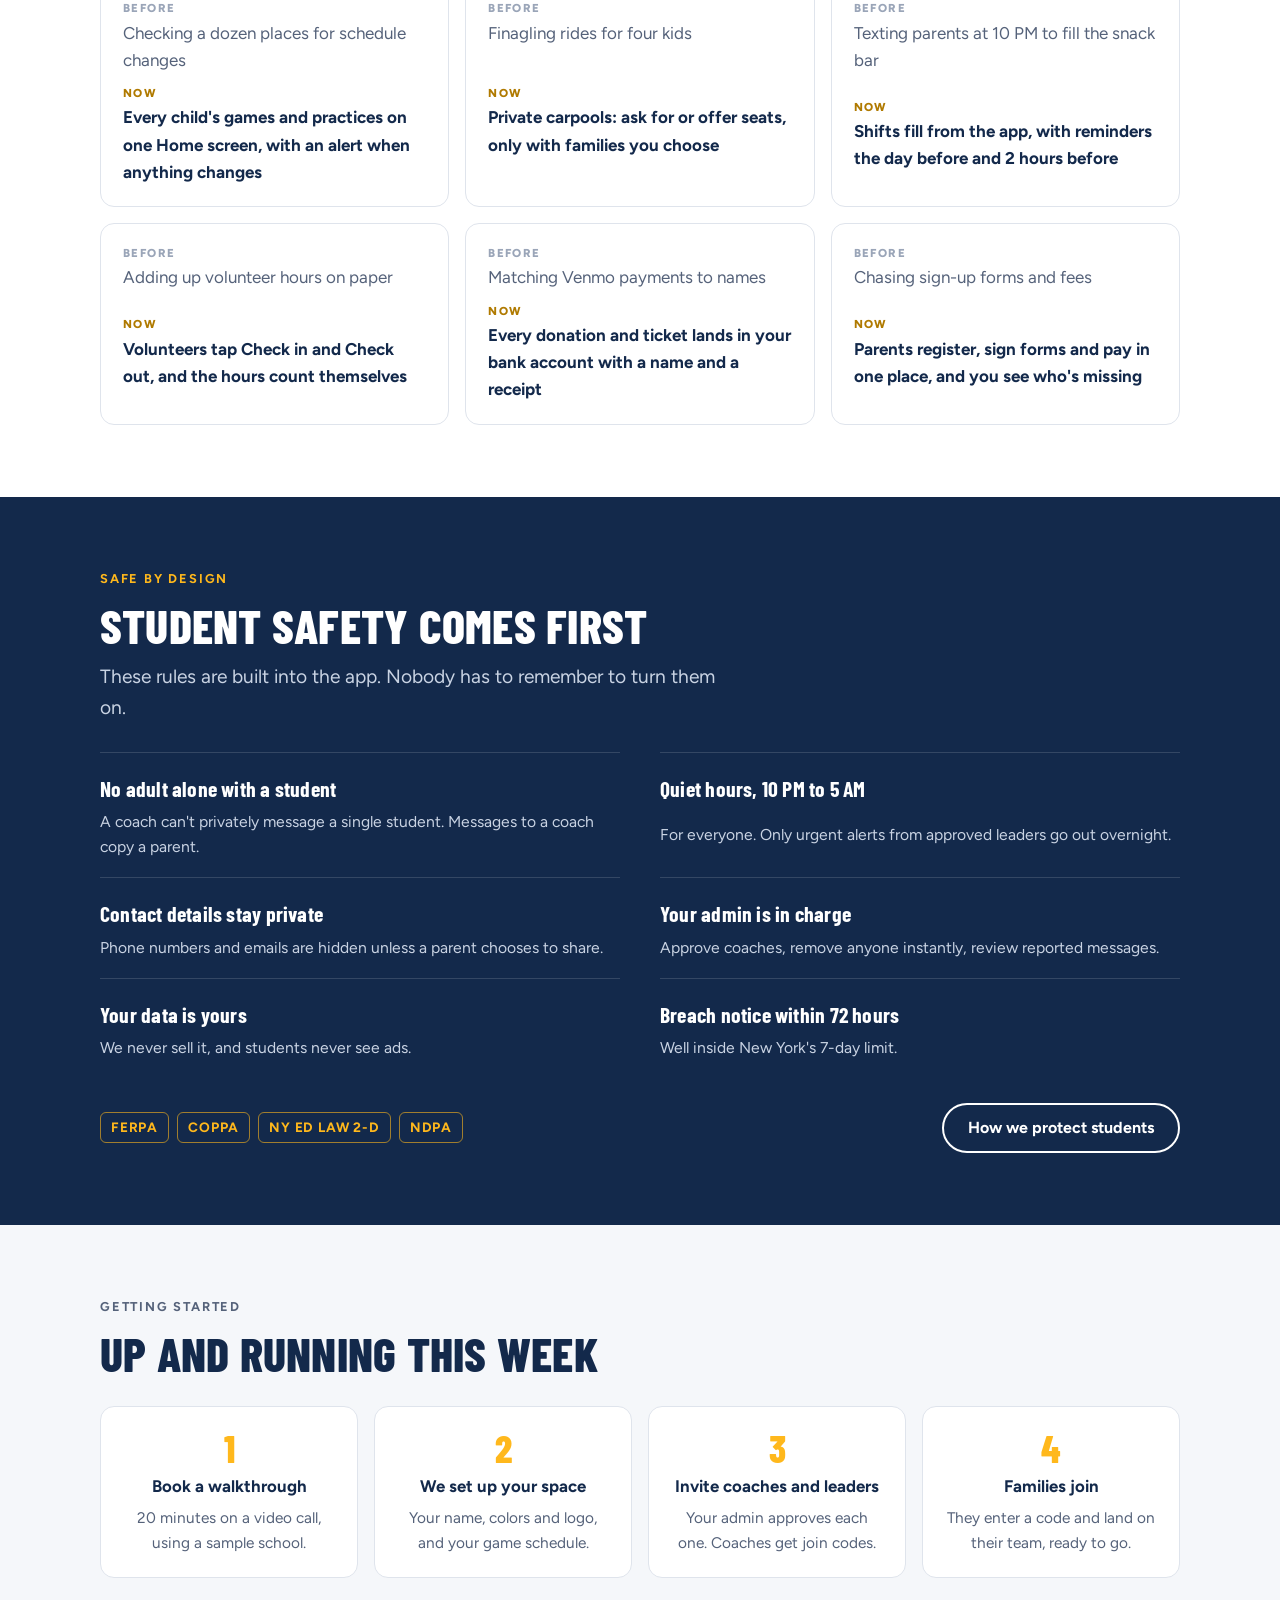
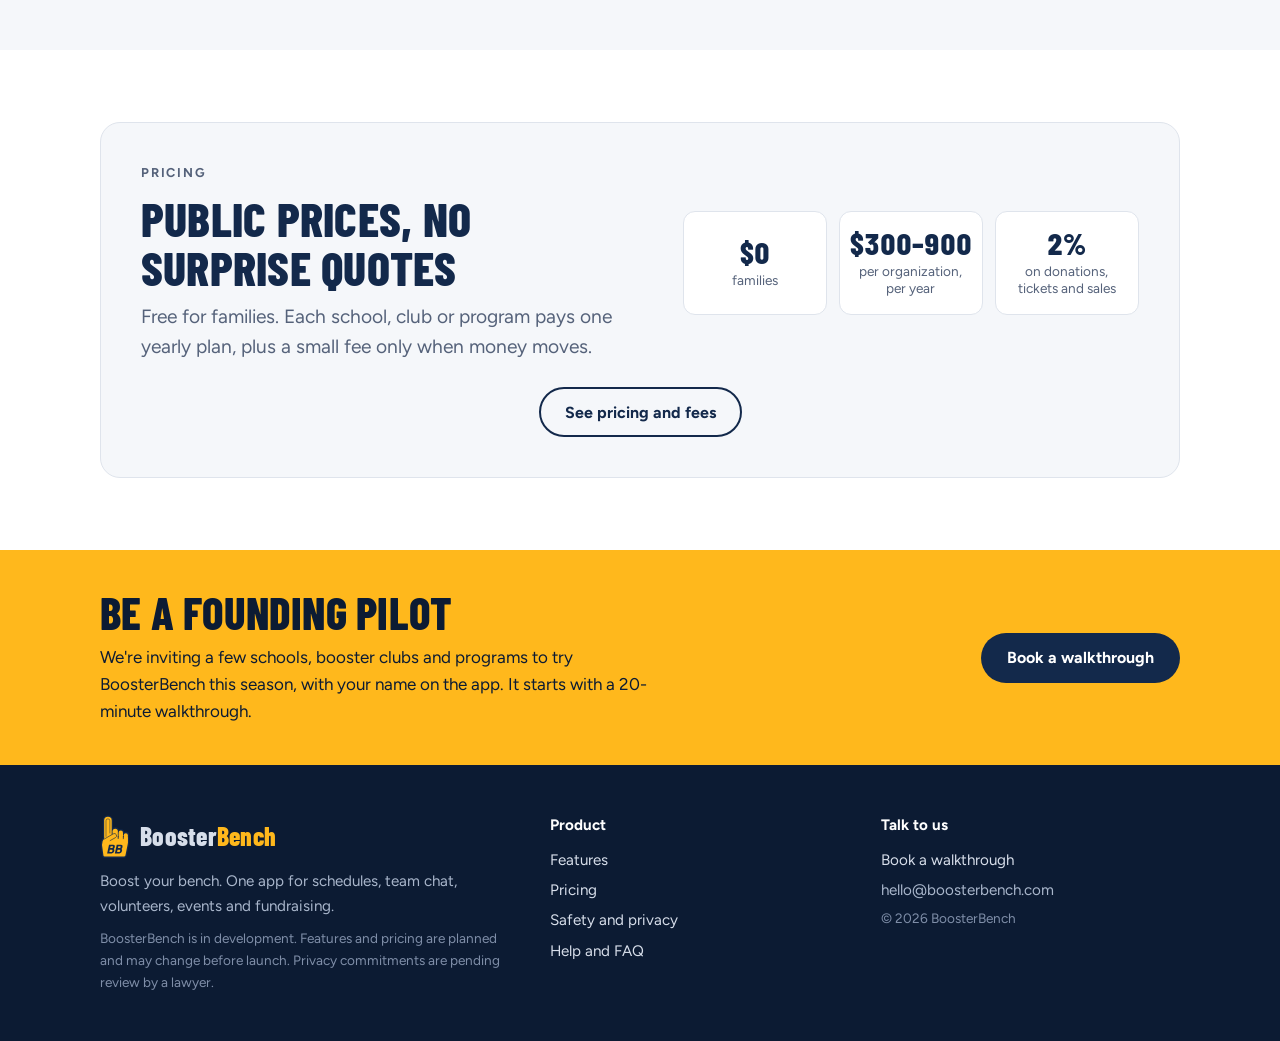
==== commit b4e0b958: "Founder quote: working mom of four Co-Authored-By: Claude Opus 5.5 (1M context) <noreply@anthropic.c" ====
--- a/index.html
+++ b/index.html
@@ -64,7 +64,7 @@
 <section class="proof" aria-label="Why programs pick BoosterBench">
   <div class="wrap">
     <div class="proof-item"><b>$0</b><span>for families, always</span></div>
-    <div class="proof-item"><b>Built by a parent</b><span>a booster club and PTSA volunteer</span></div>
+    <div class="proof-item"><b>Built by a parent</b><span>a working mom and booster club volunteer</span></div>
     <div class="proof-item"><b>Student-safe</b><span>built for FERPA, COPPA and NY Ed Law 2-d</span></div>
     <div class="proof-item"><b>iPhone + Android</b><span>with your school's name on it</span></div>
   </div>
@@ -77,8 +77,8 @@
         <p class="eyebrow">Why we built it</p>
         <h2>Built by a sports parent who's been there</h2>
         <blockquote>
-          <p>"As a booster club volunteer, PTSA member and parent of four athletes, I was juggling 12 different apps, email threads and social media pages just to keep up. Schedules in one place, team messages in another, event reminders buried in my inbox, and a constant puzzle of who was driving which kid where. Something always slipped through the cracks. I knew there had to be a better way, so I built one, with everything in one place."</p>
-          <footer>BoosterBench founder · parent volunteer</footer>
+          <p>"As a working mom of four athletes, a booster club volunteer and a PTSA member, I was juggling 12 different apps, email threads and social media pages just to keep up. Schedules in one place, team messages in another, event reminders buried in my inbox, and a constant puzzle of who was driving which kid where. Something always slipped through the cracks. I knew there had to be a better way, so I built one, with everything in one place."</p>
+          <footer>BoosterBench founder · working mom of four</footer>
         </blockquote>
       </div>
       <div class="founder-side">
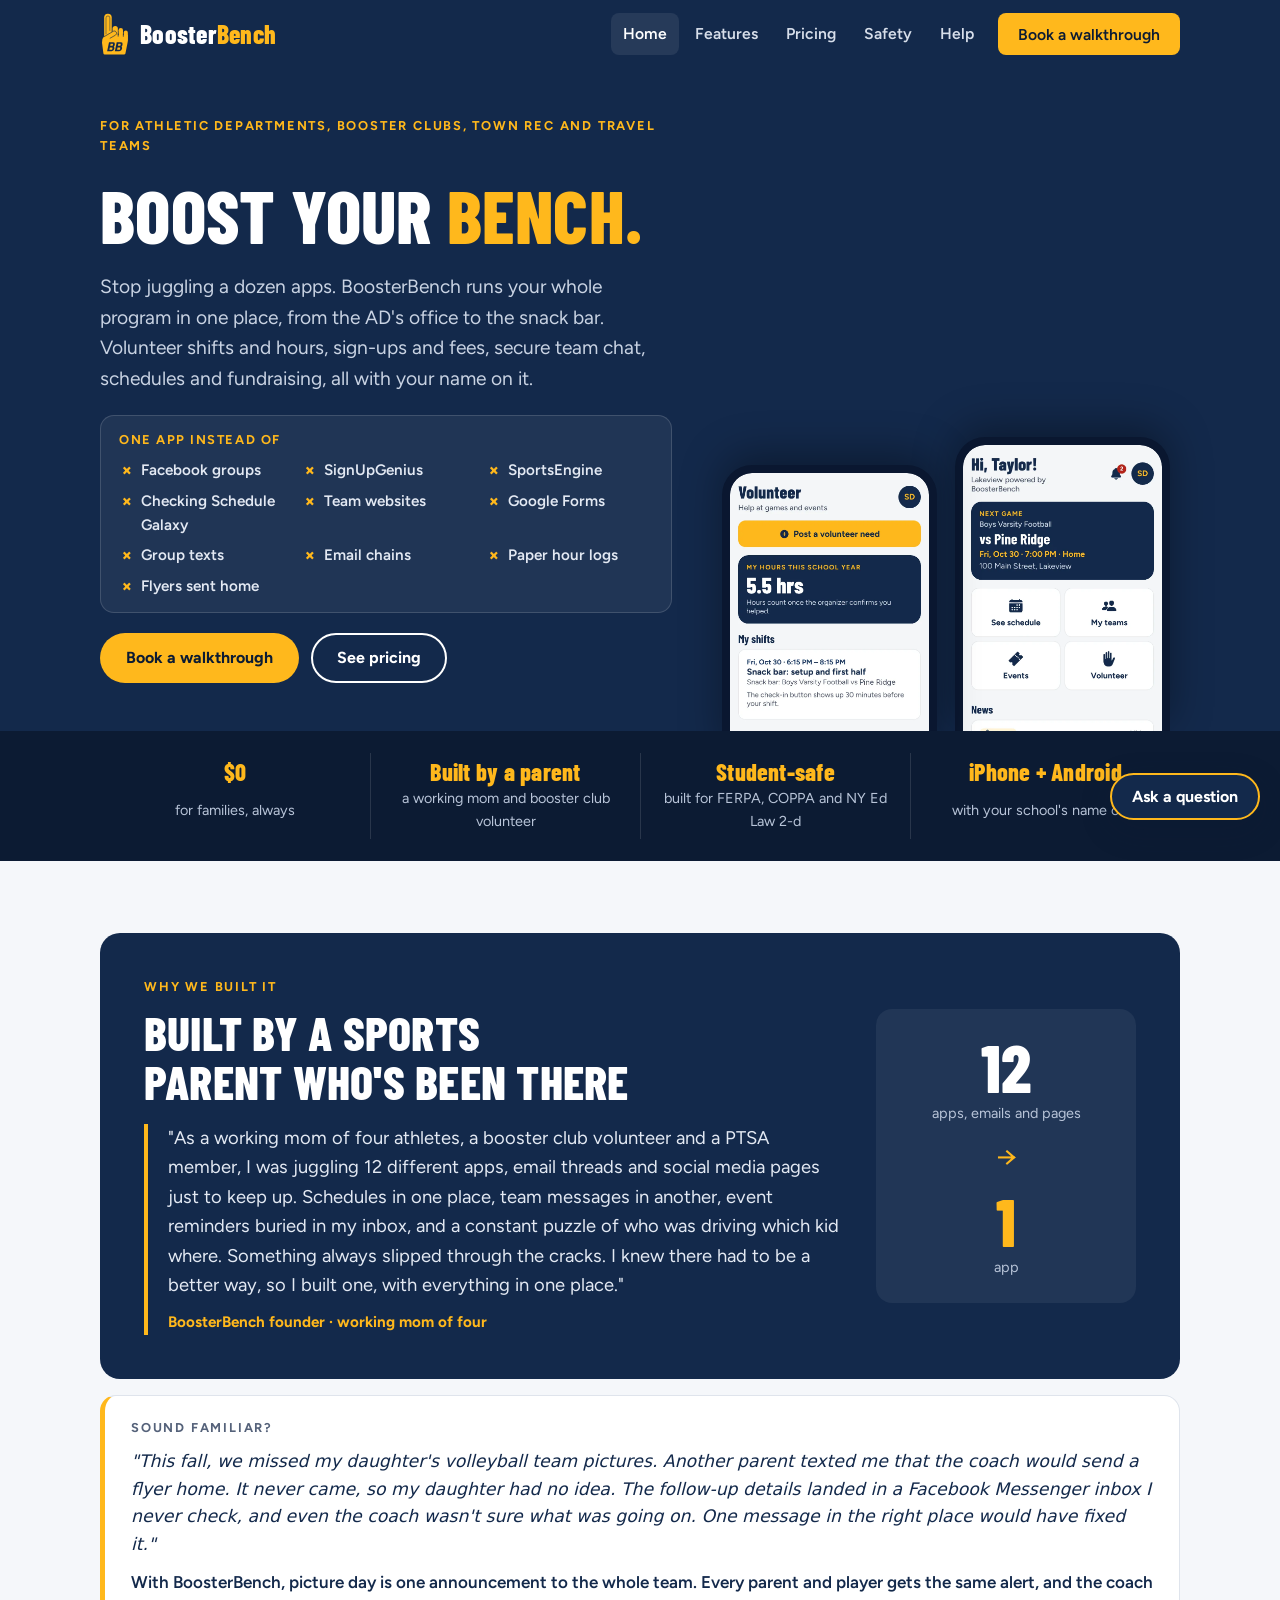
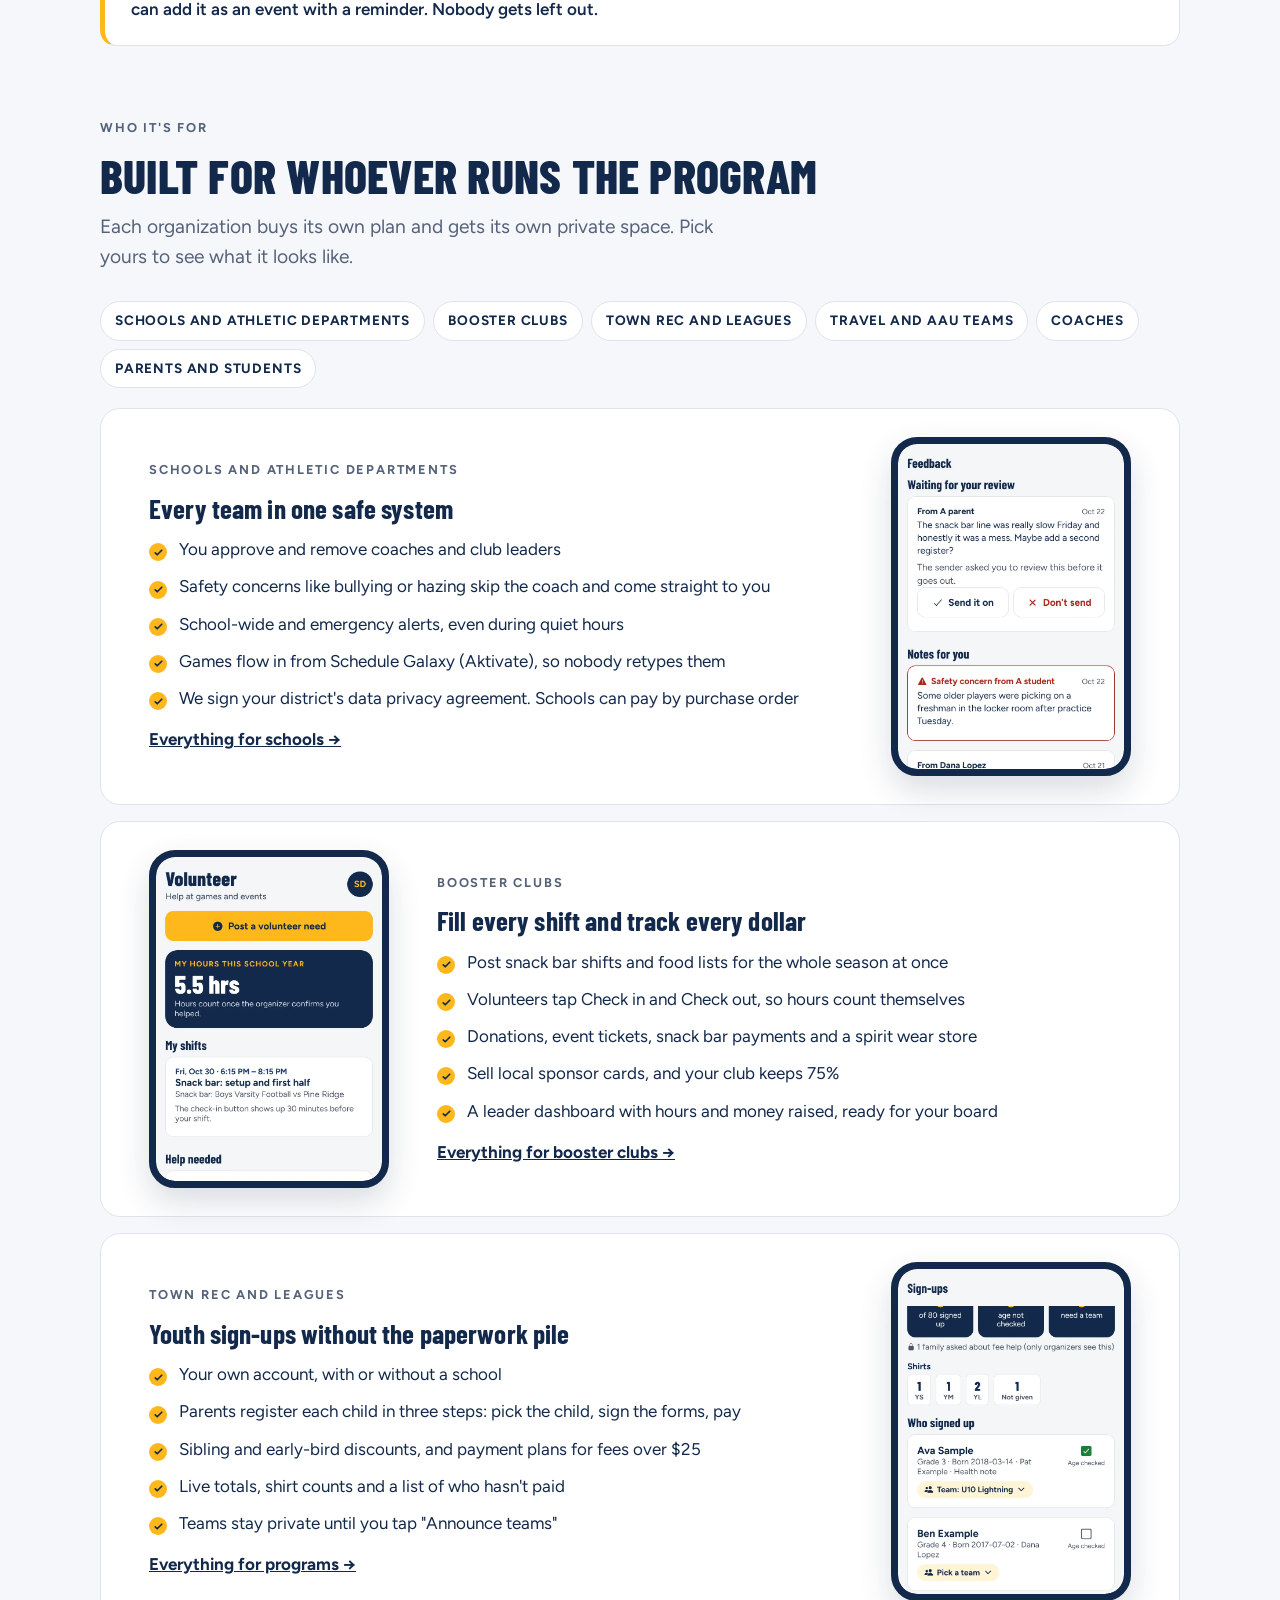
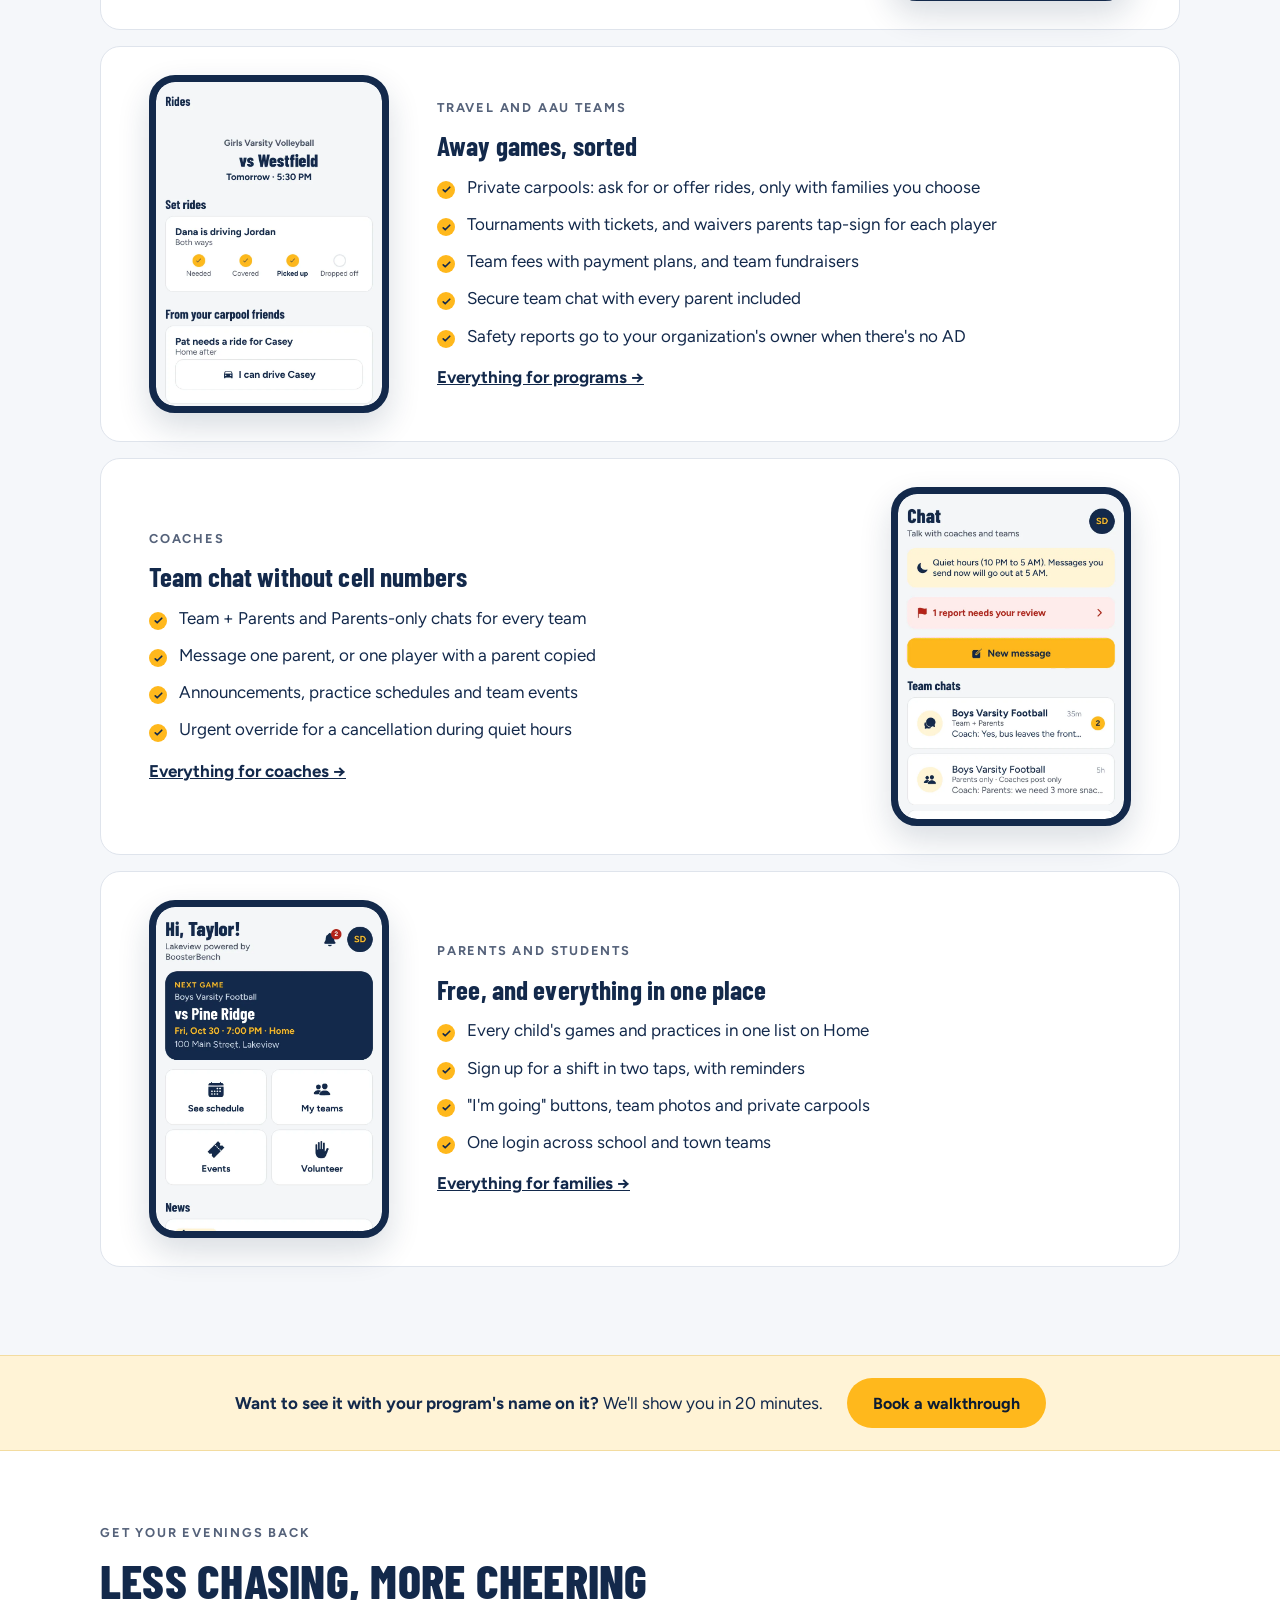
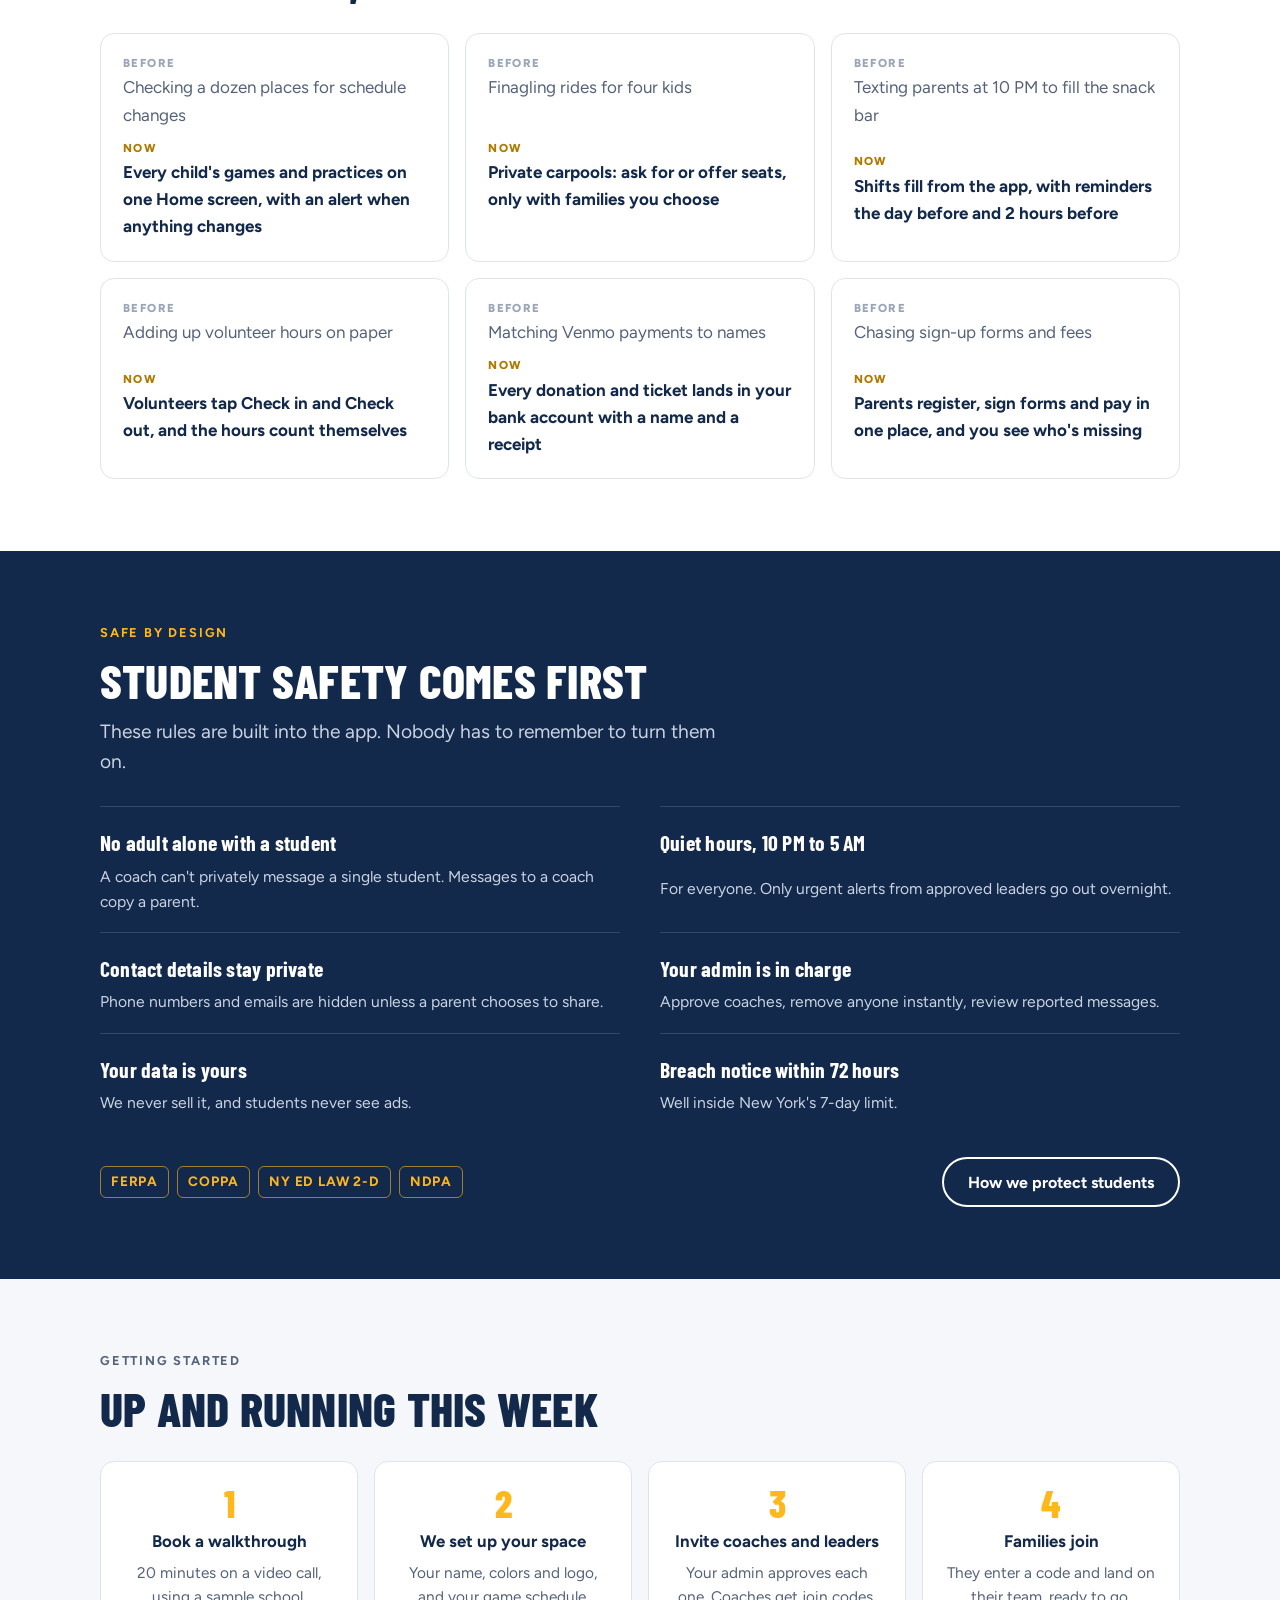
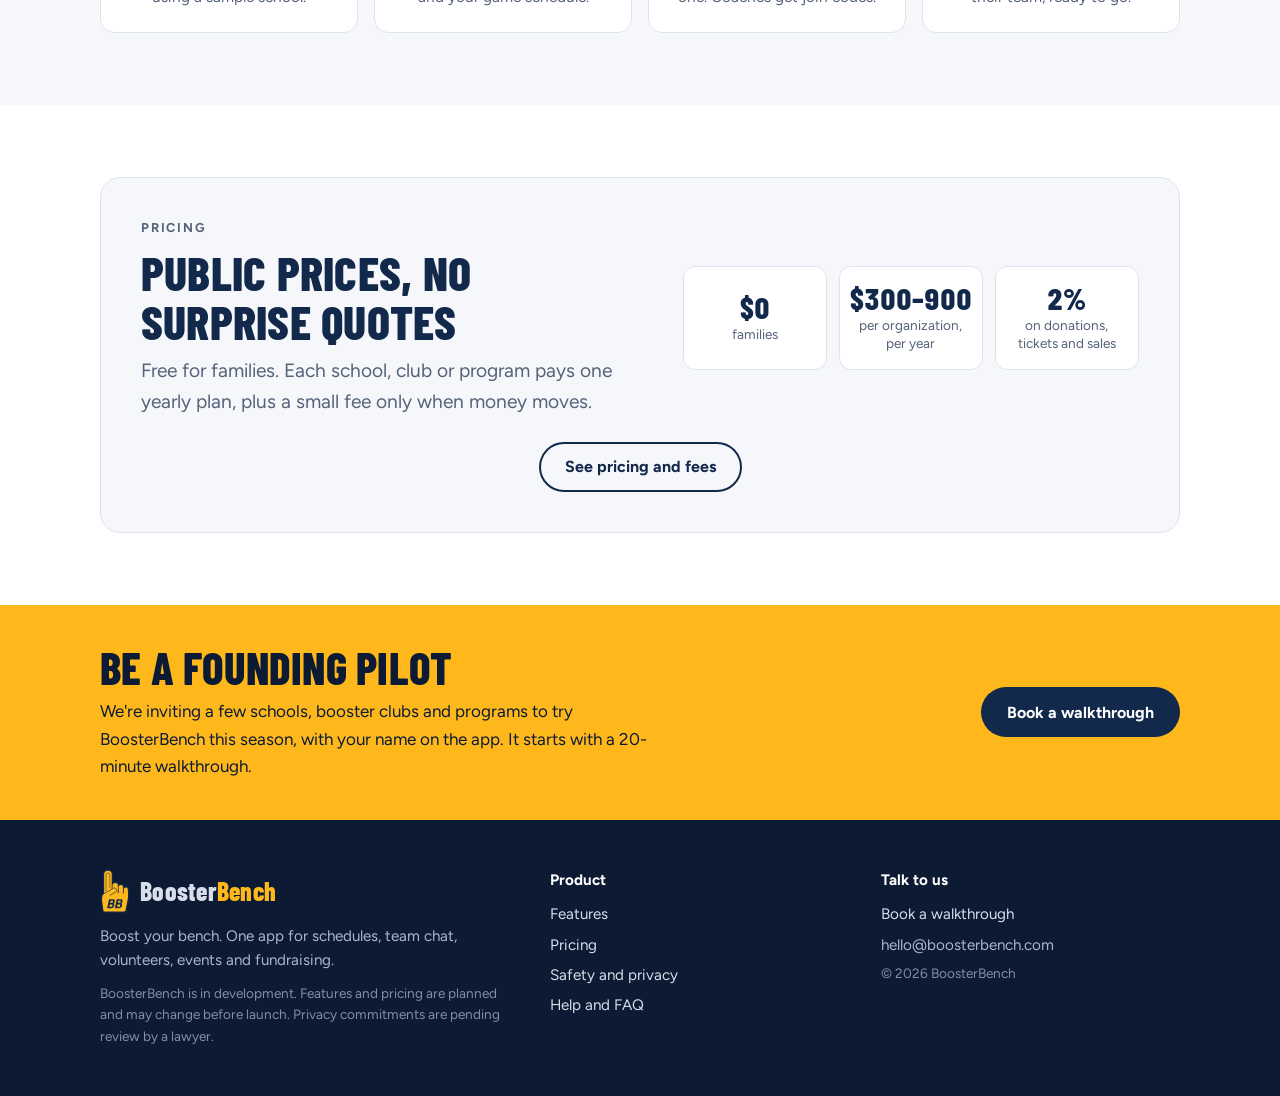
==== commit 193a1806: "Hero list: add SportsEngine, checking Schedule Galaxy, team websites; remove Venmo Co-Authored-By: C" ====
--- a/index.html
+++ b/index.html
@@ -46,7 +46,7 @@
       <div class="replaces-box">
         <p class="replaces-label">One app instead of</p>
         <ul class="replaces">
-          <li>Facebook groups</li><li>SignUpGenius</li><li>Venmo</li><li>Google Forms</li><li>Group texts</li><li>Email chains</li><li>Paper hour logs</li><li>Flyers sent home</li>
+          <li>Facebook groups</li><li>SignUpGenius</li><li>SportsEngine</li><li>Checking Schedule Galaxy</li><li>Team websites</li><li>Google Forms</li><li>Group texts</li><li>Email chains</li><li>Paper hour logs</li><li>Flyers sent home</li>
         </ul>
       </div>
       <div class="btn-row">
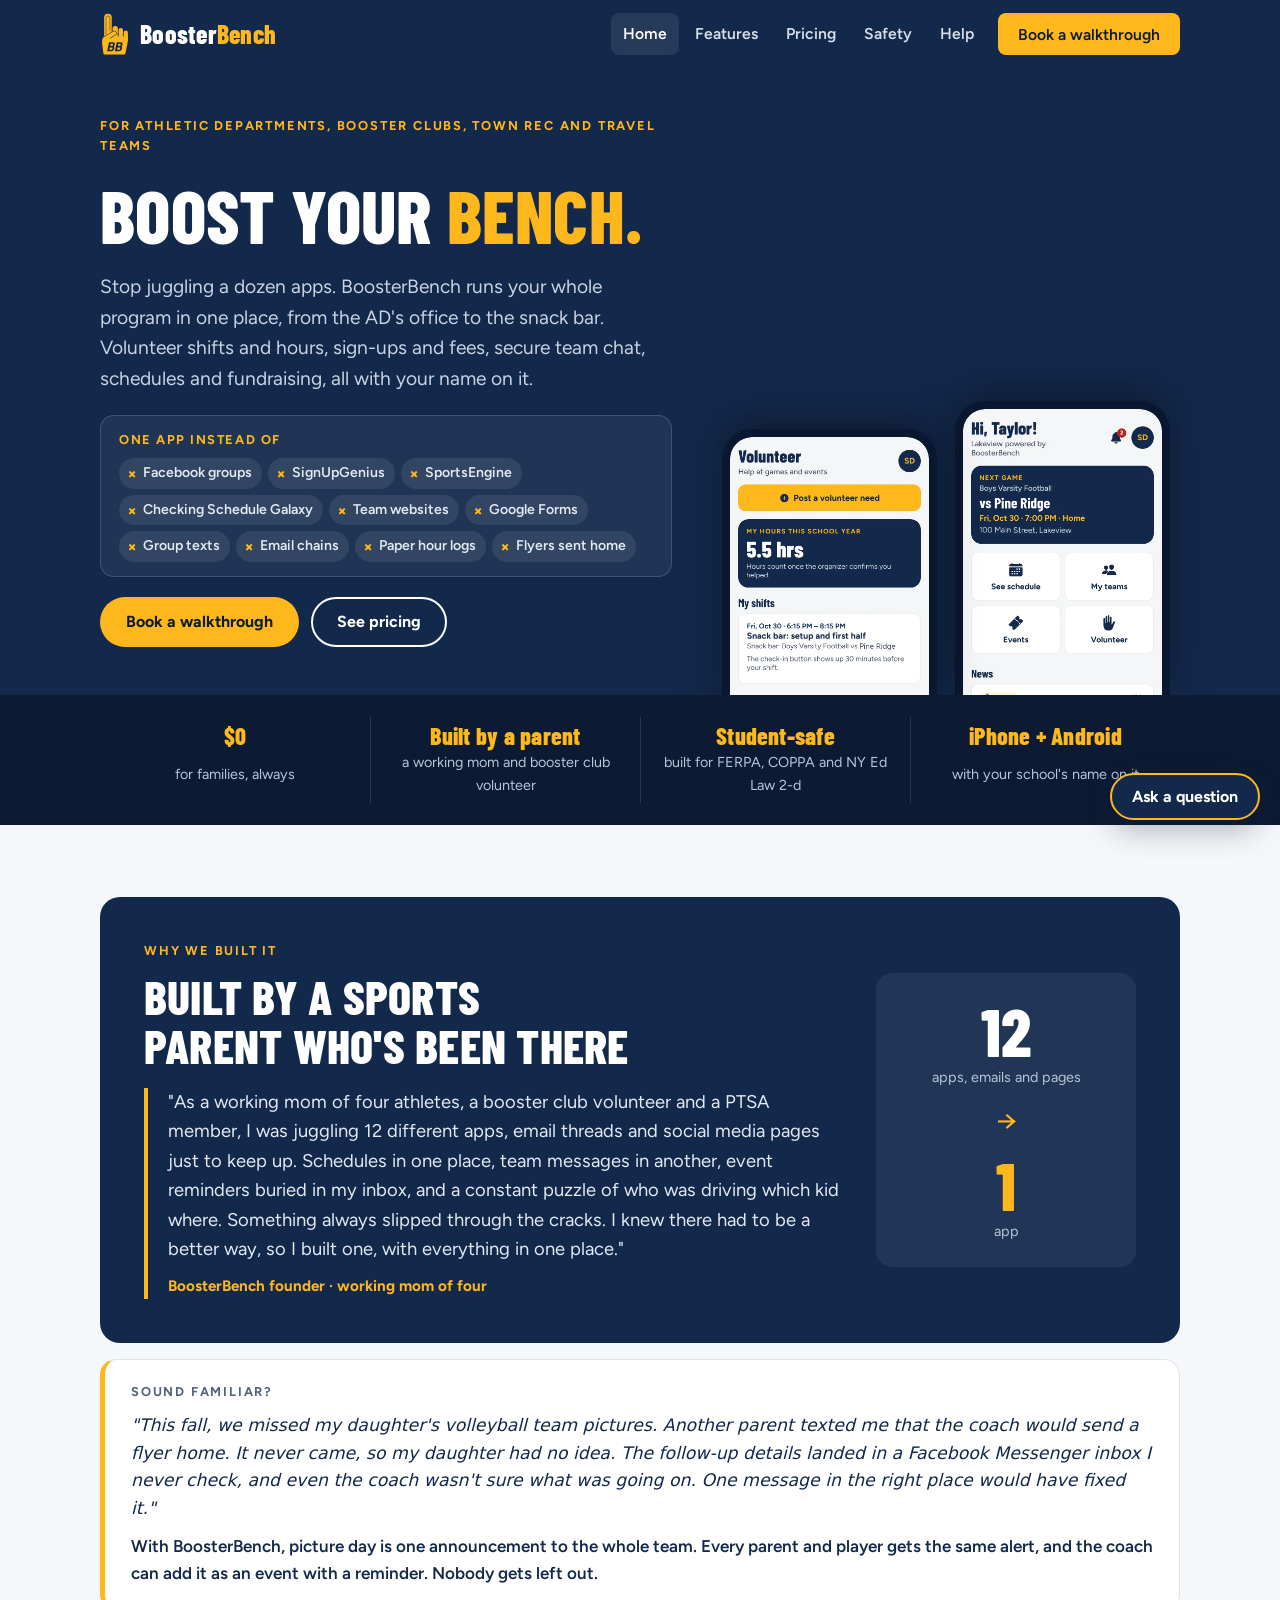
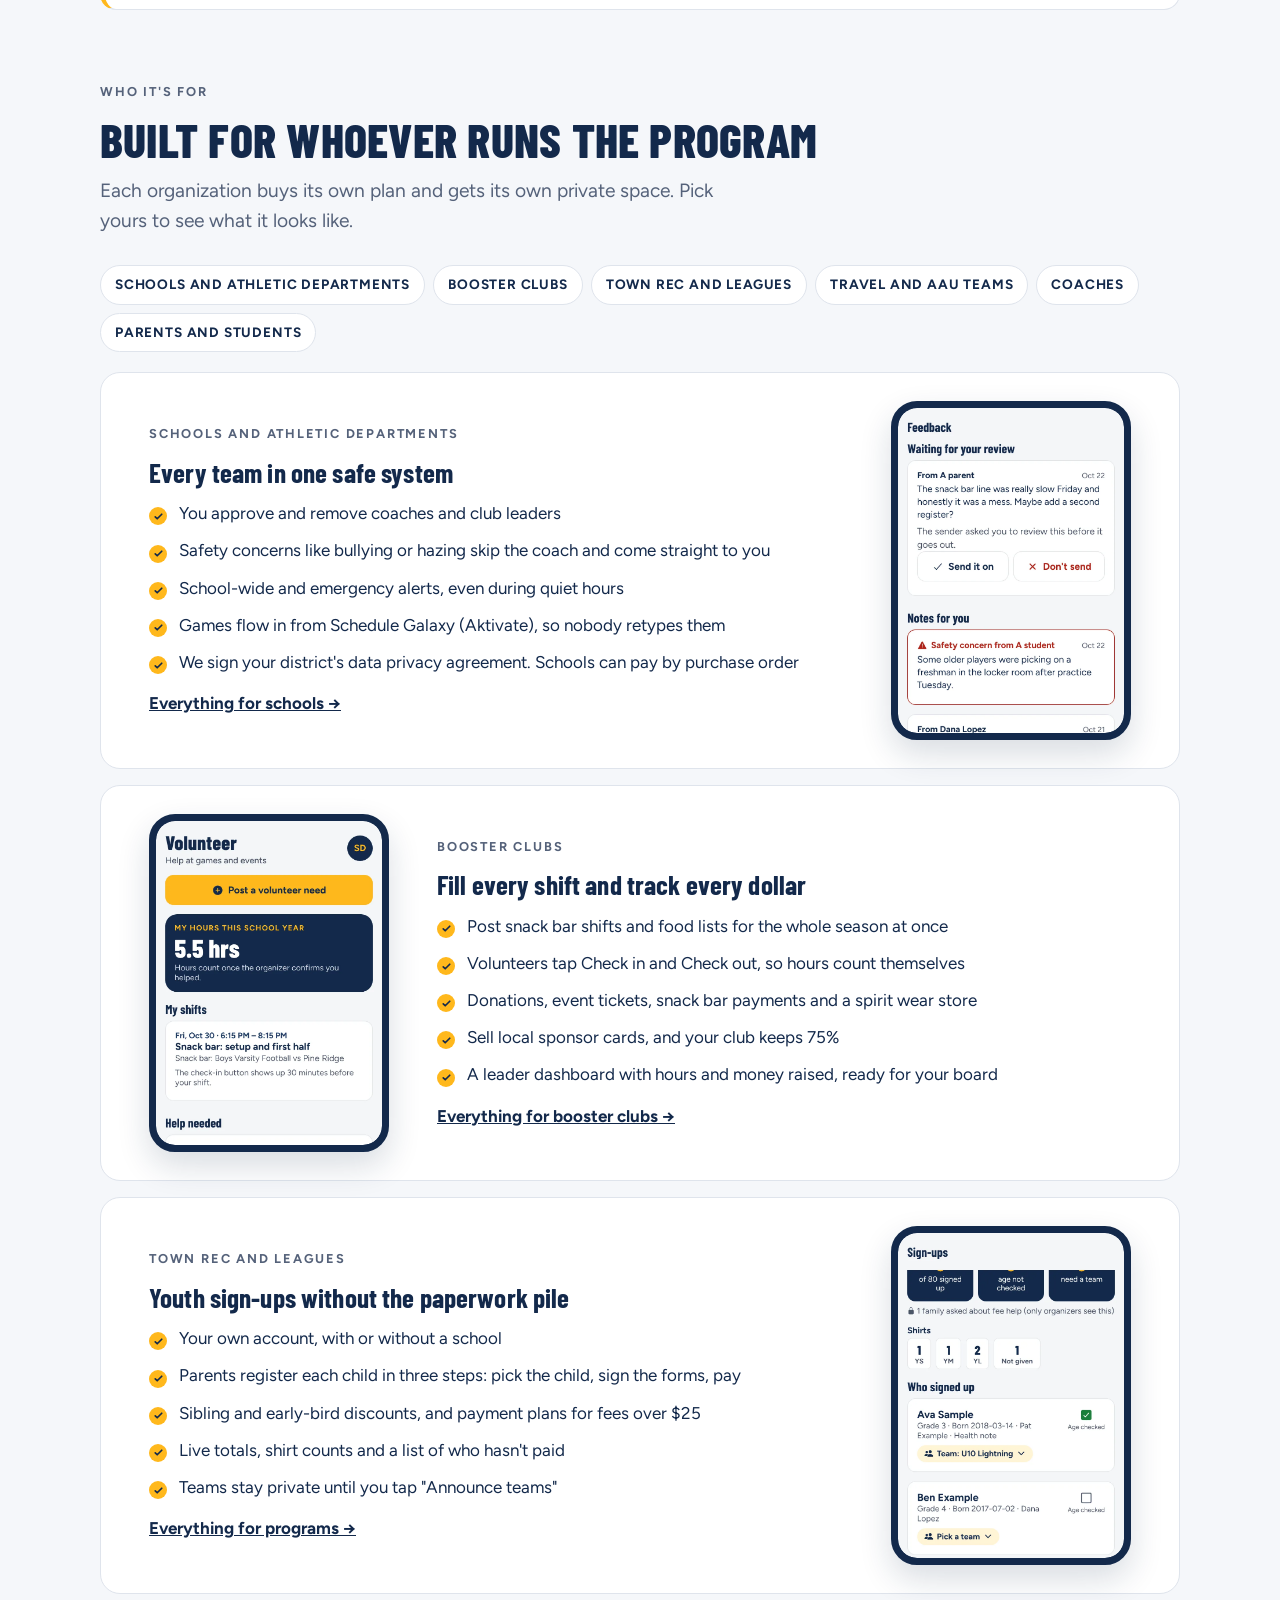
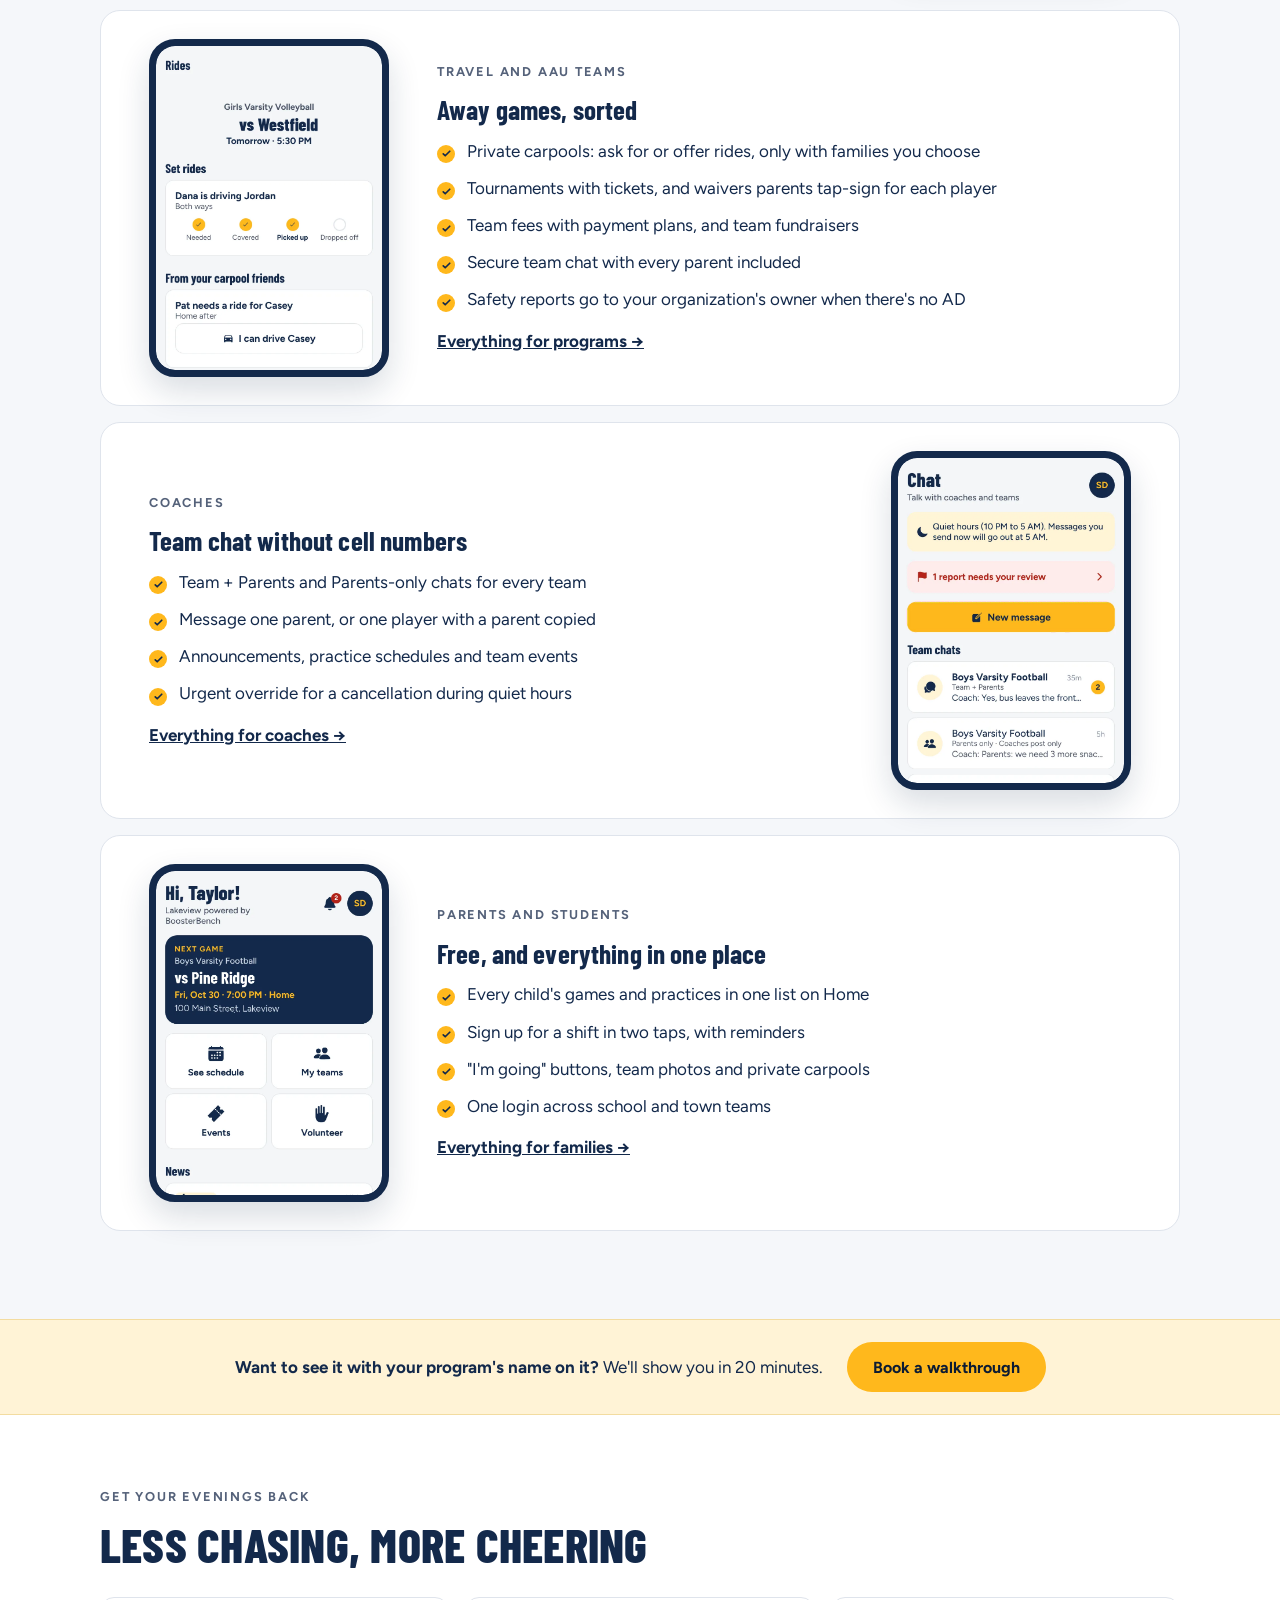
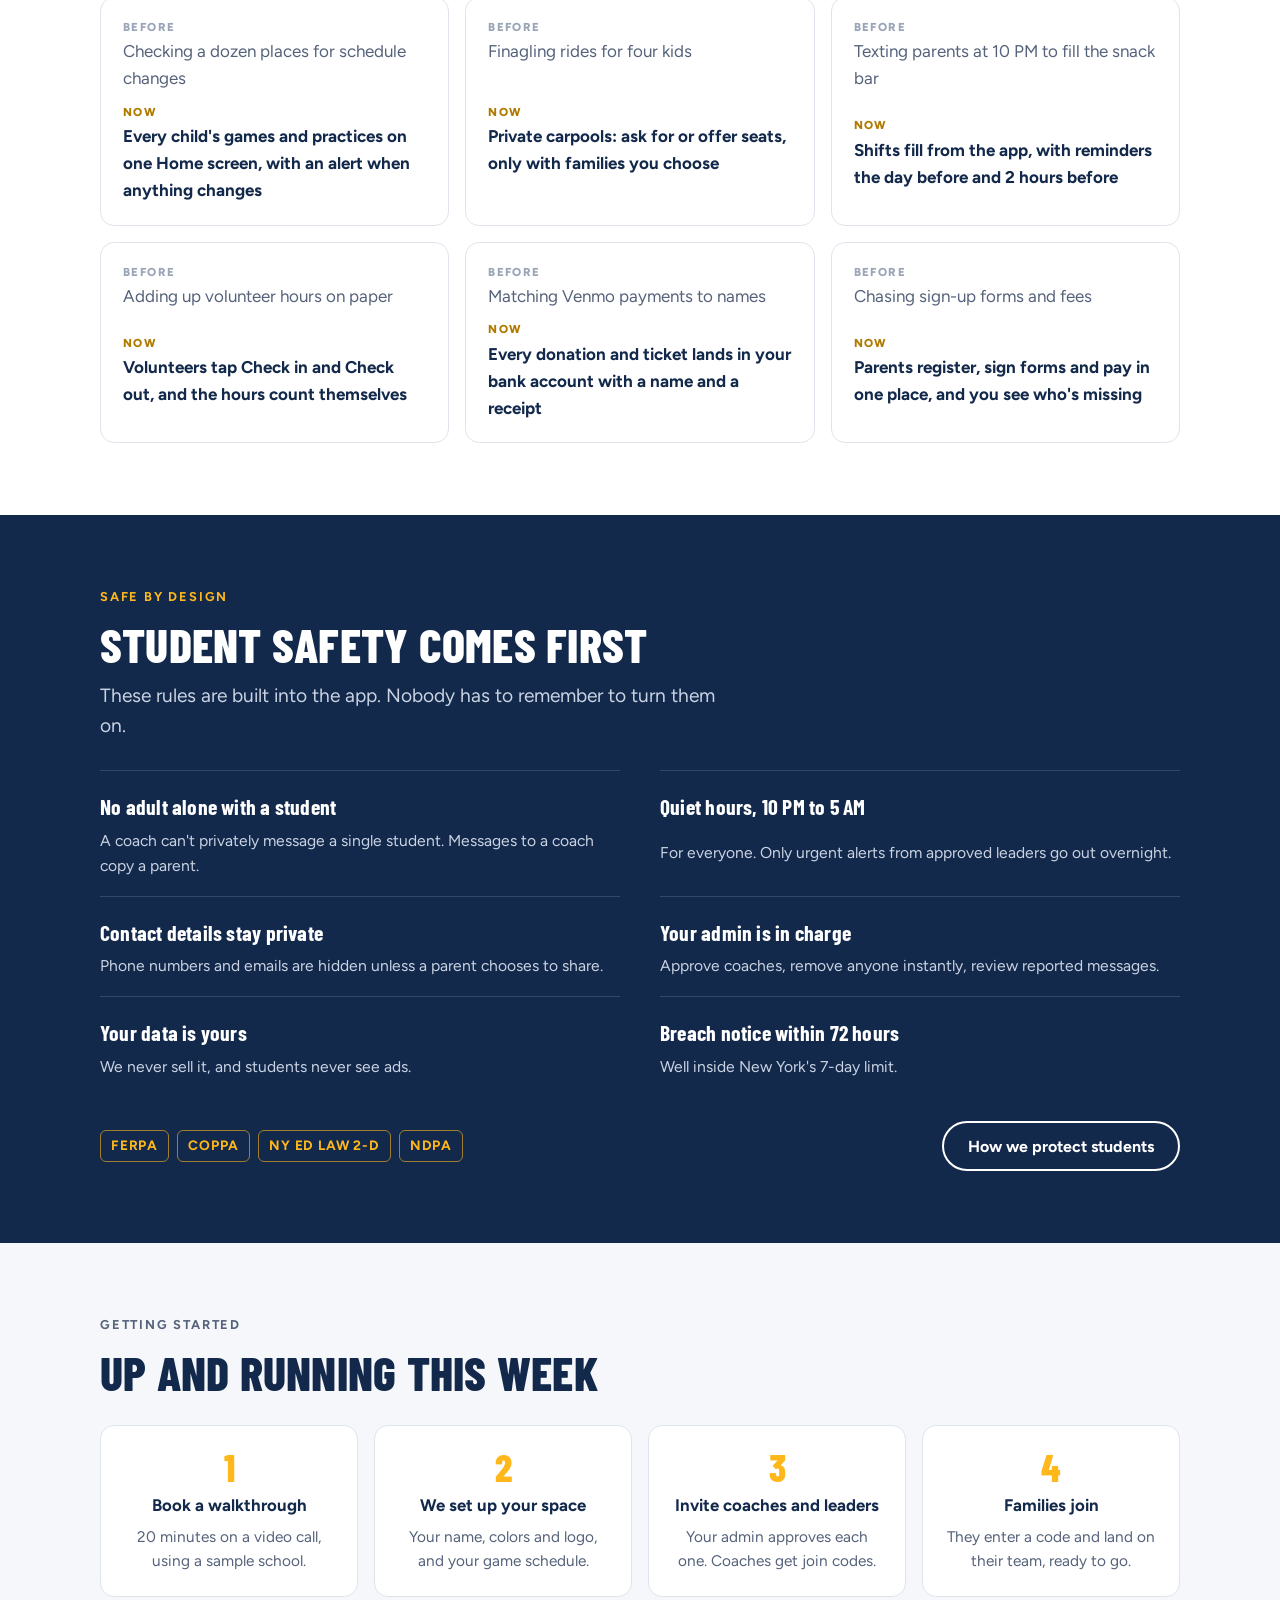
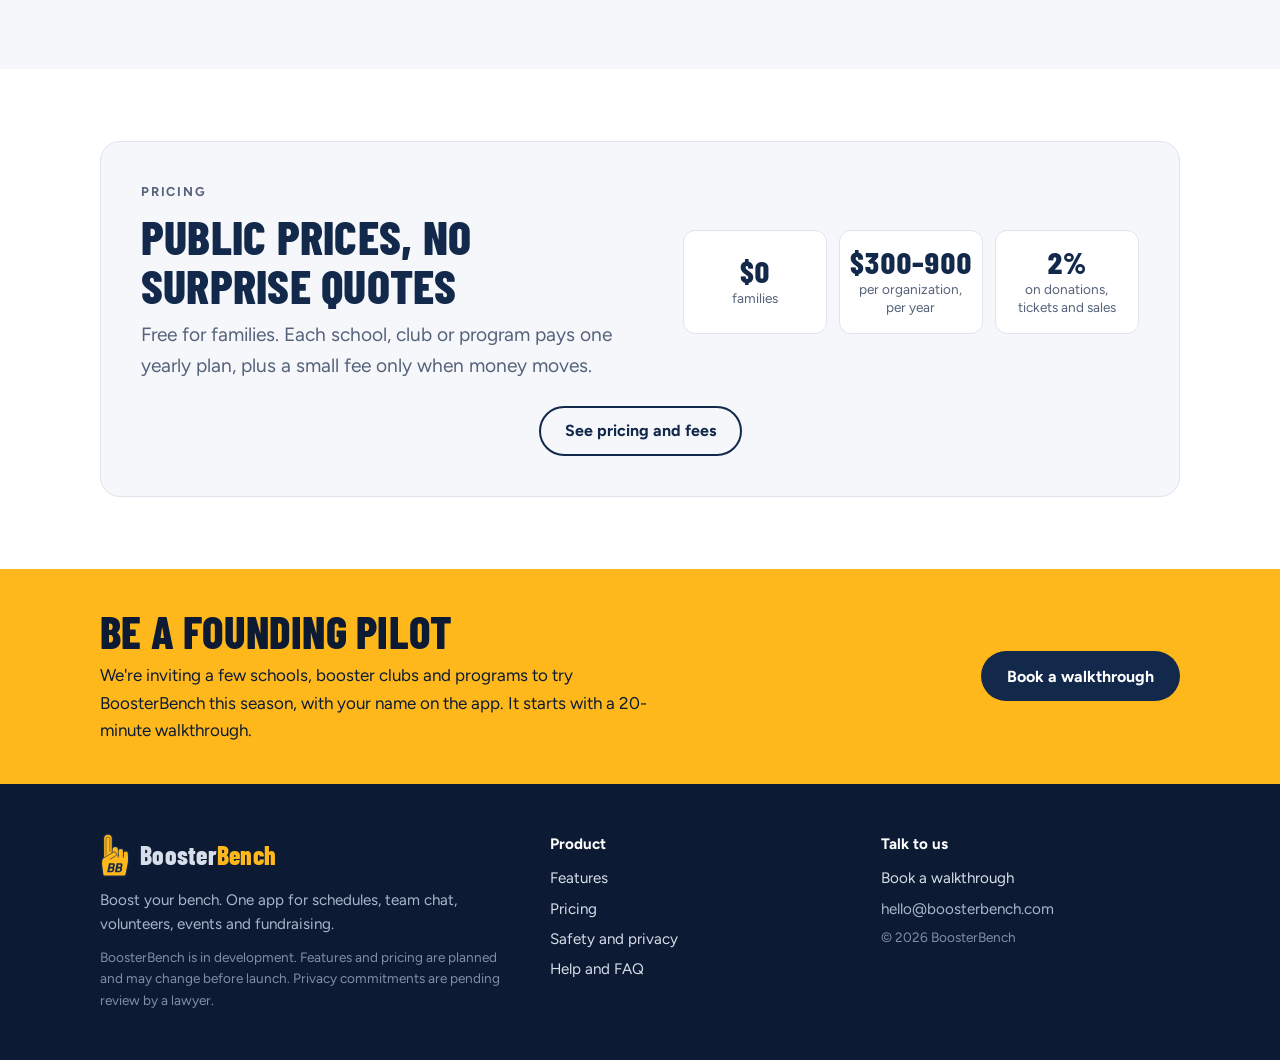
==== commit ebc79eb8: "Hero: compact 'one app instead of' tags Co-Authored-By: Claude Opus 5.5 (1M context) <noreply@anthro" ====
--- a/index.html
+++ b/index.html
@@ -18,7 +18,7 @@
 <link rel="preconnect" href="https://fonts.googleapis.com">
 <link rel="preconnect" href="https://fonts.gstatic.com" crossorigin>
 <link rel="stylesheet" href="https://fonts.googleapis.com/css2?family=Barlow+Condensed:wght@600;700;800&family=Figtree:wght@400;500;600;700;800&display=swap">
-<link rel="stylesheet" href="assets/site.css?v=aeee9c1e">
+<link rel="stylesheet" href="assets/site.css?v=fc9a400f">
 </head>
 <body>
 <a href="#main" class="hp">Skip to content</a>
--- a/assets/site.css
+++ b/assets/site.css
@@ -389,3 +389,7 @@
 .swap .now span { color: #b07a00; }
 .familiar-quote { margin: 0; }
 .familiar-quote p { font-size: 1.08rem; font-style: italic; color: var(--ink); }
+/* Compact "one app instead of" list: items flow in tidy rows */
+.replaces { display: flex; flex-wrap: wrap; gap: 6px; }
+.replaces li { white-space: nowrap; padding: 4px 10px 4px 24px; font-size: 0.88rem; background: rgba(255,255,255,0.08); border-radius: 999px; }
+.replaces li::before { left: 8px; top: 3px; width: auto; font-size: 1rem; }
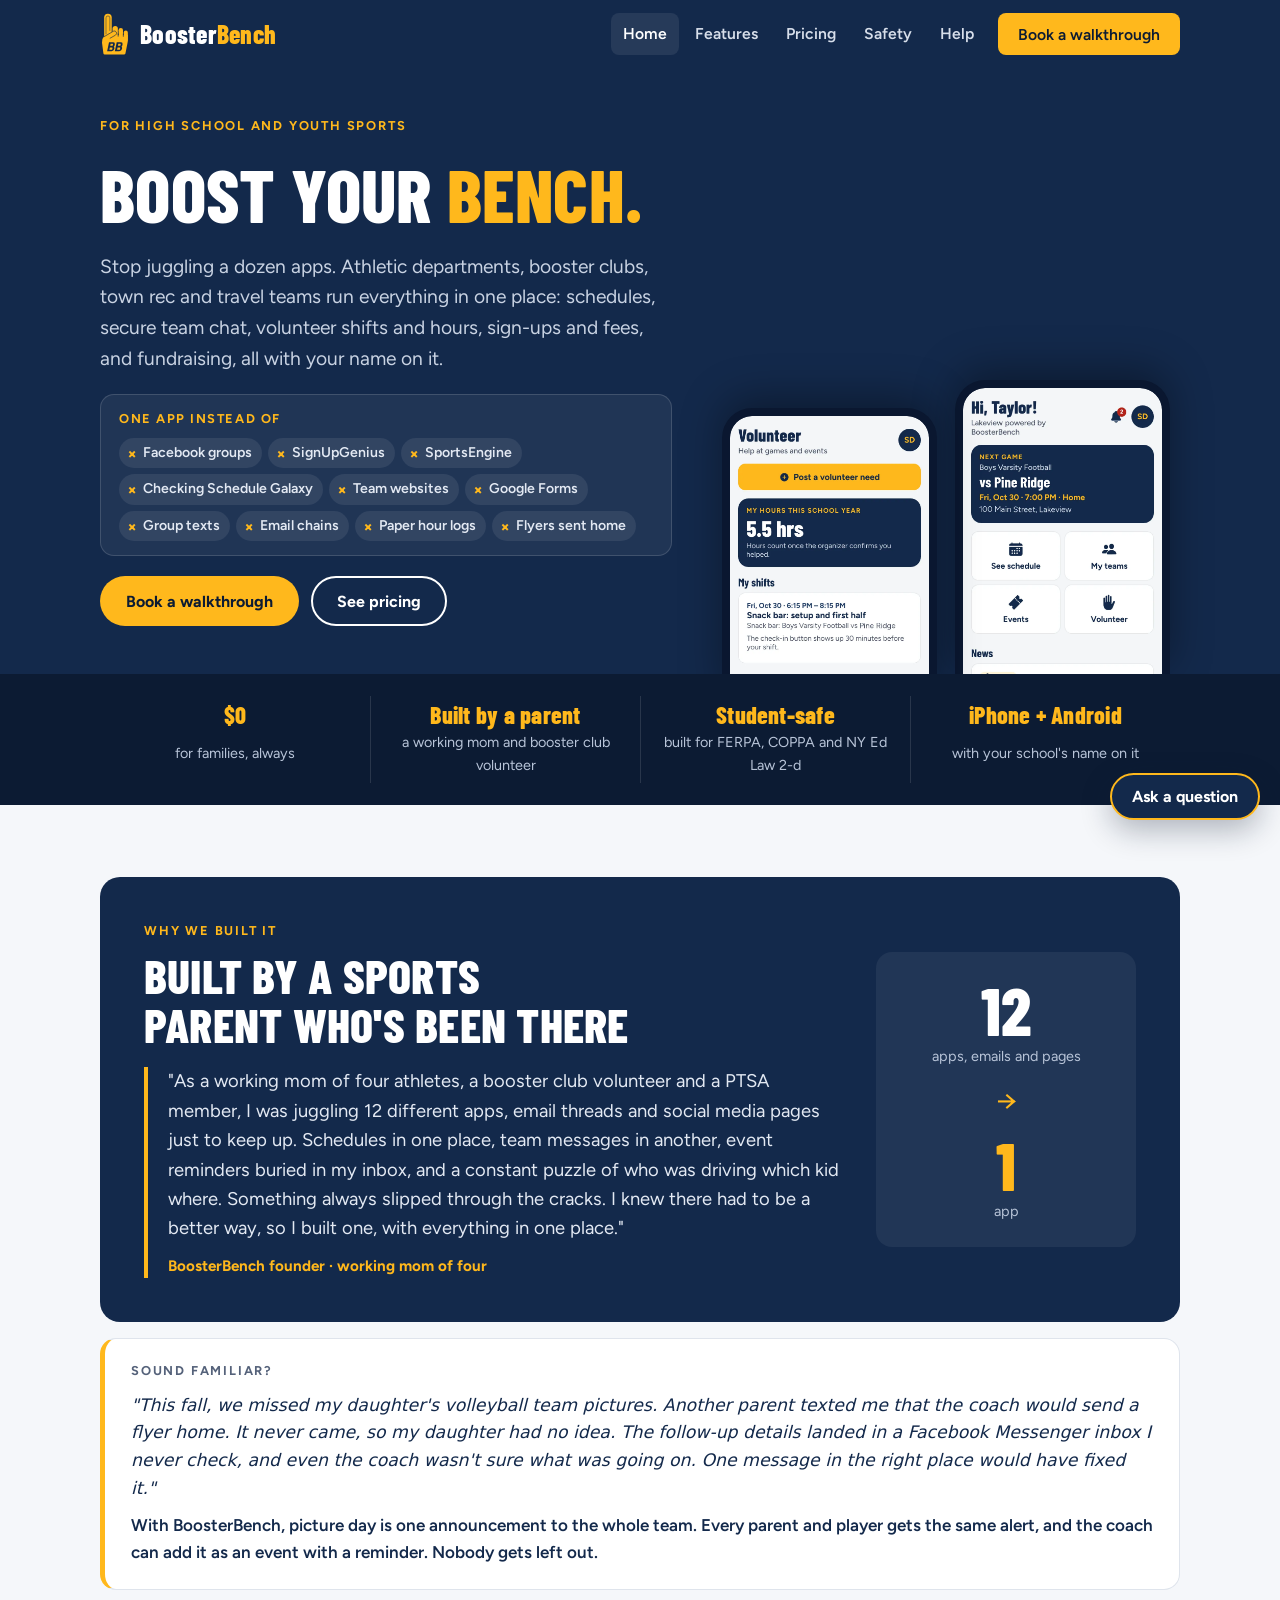
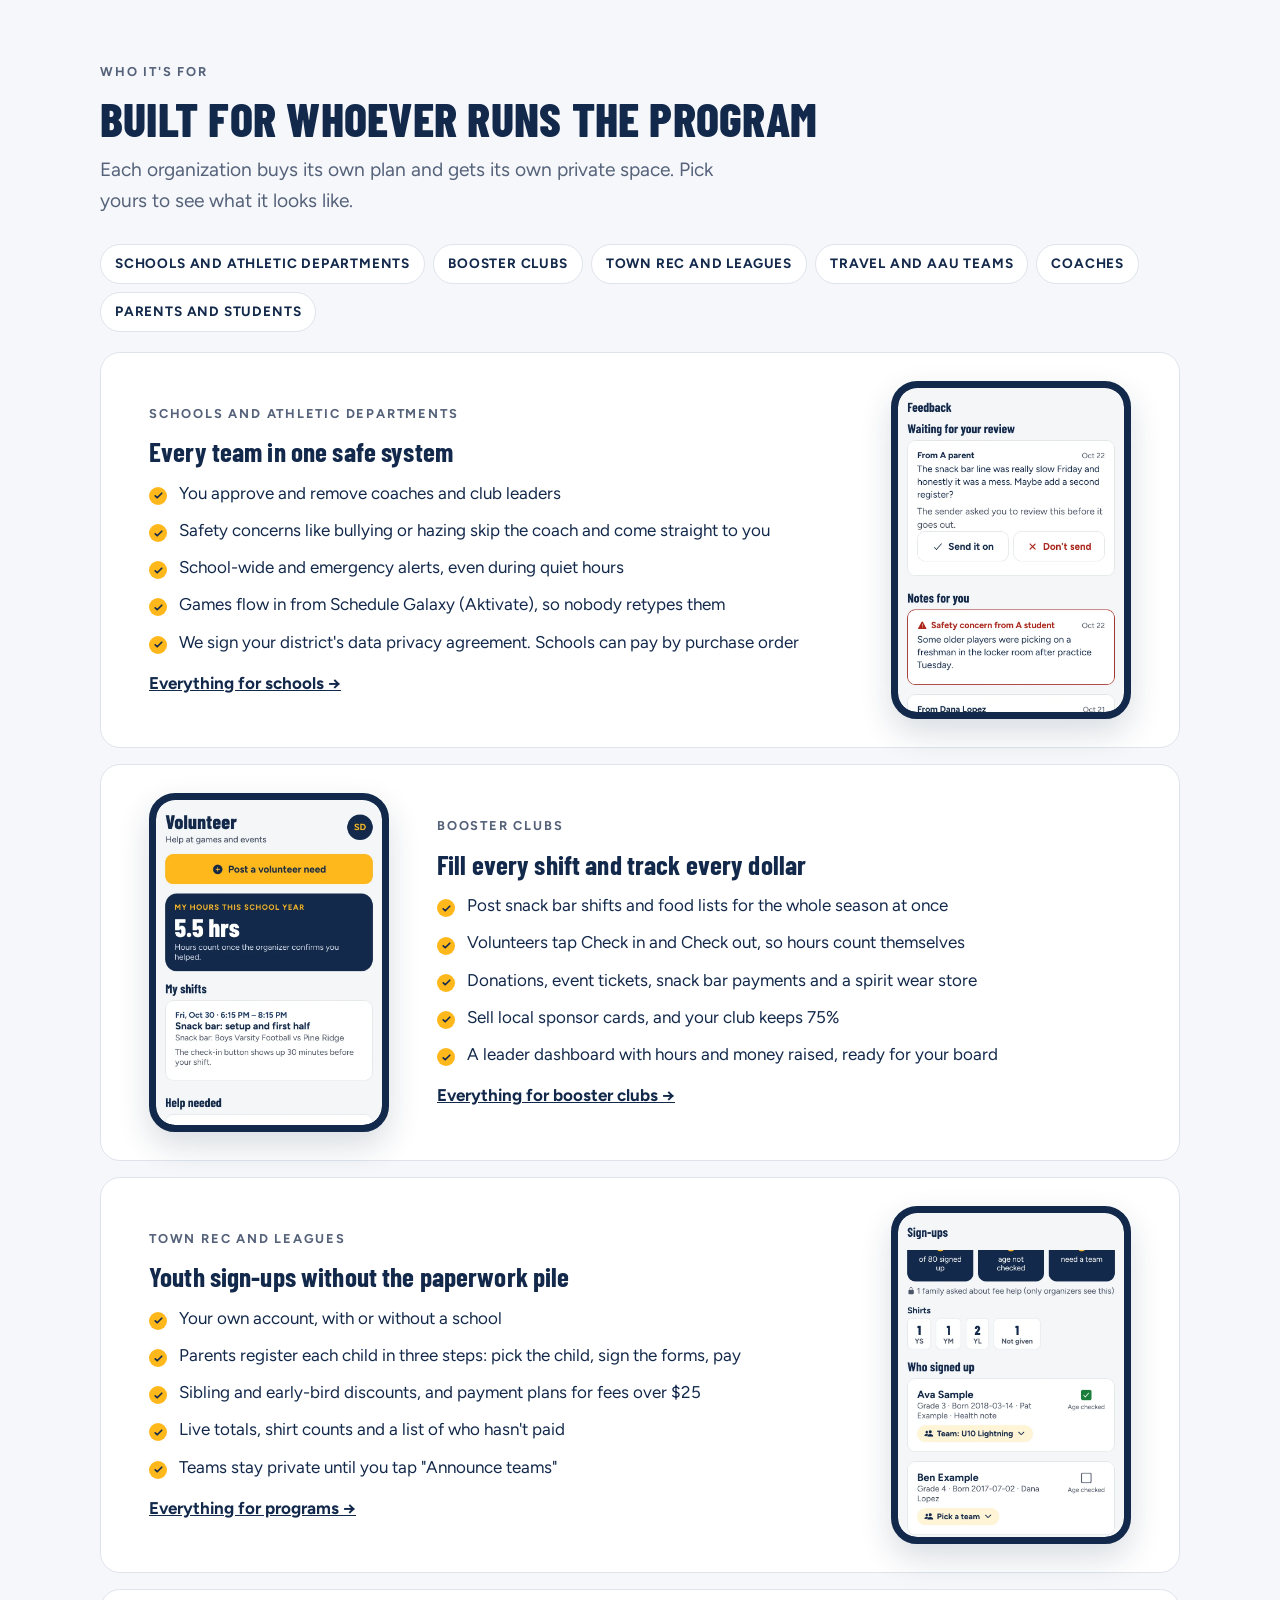
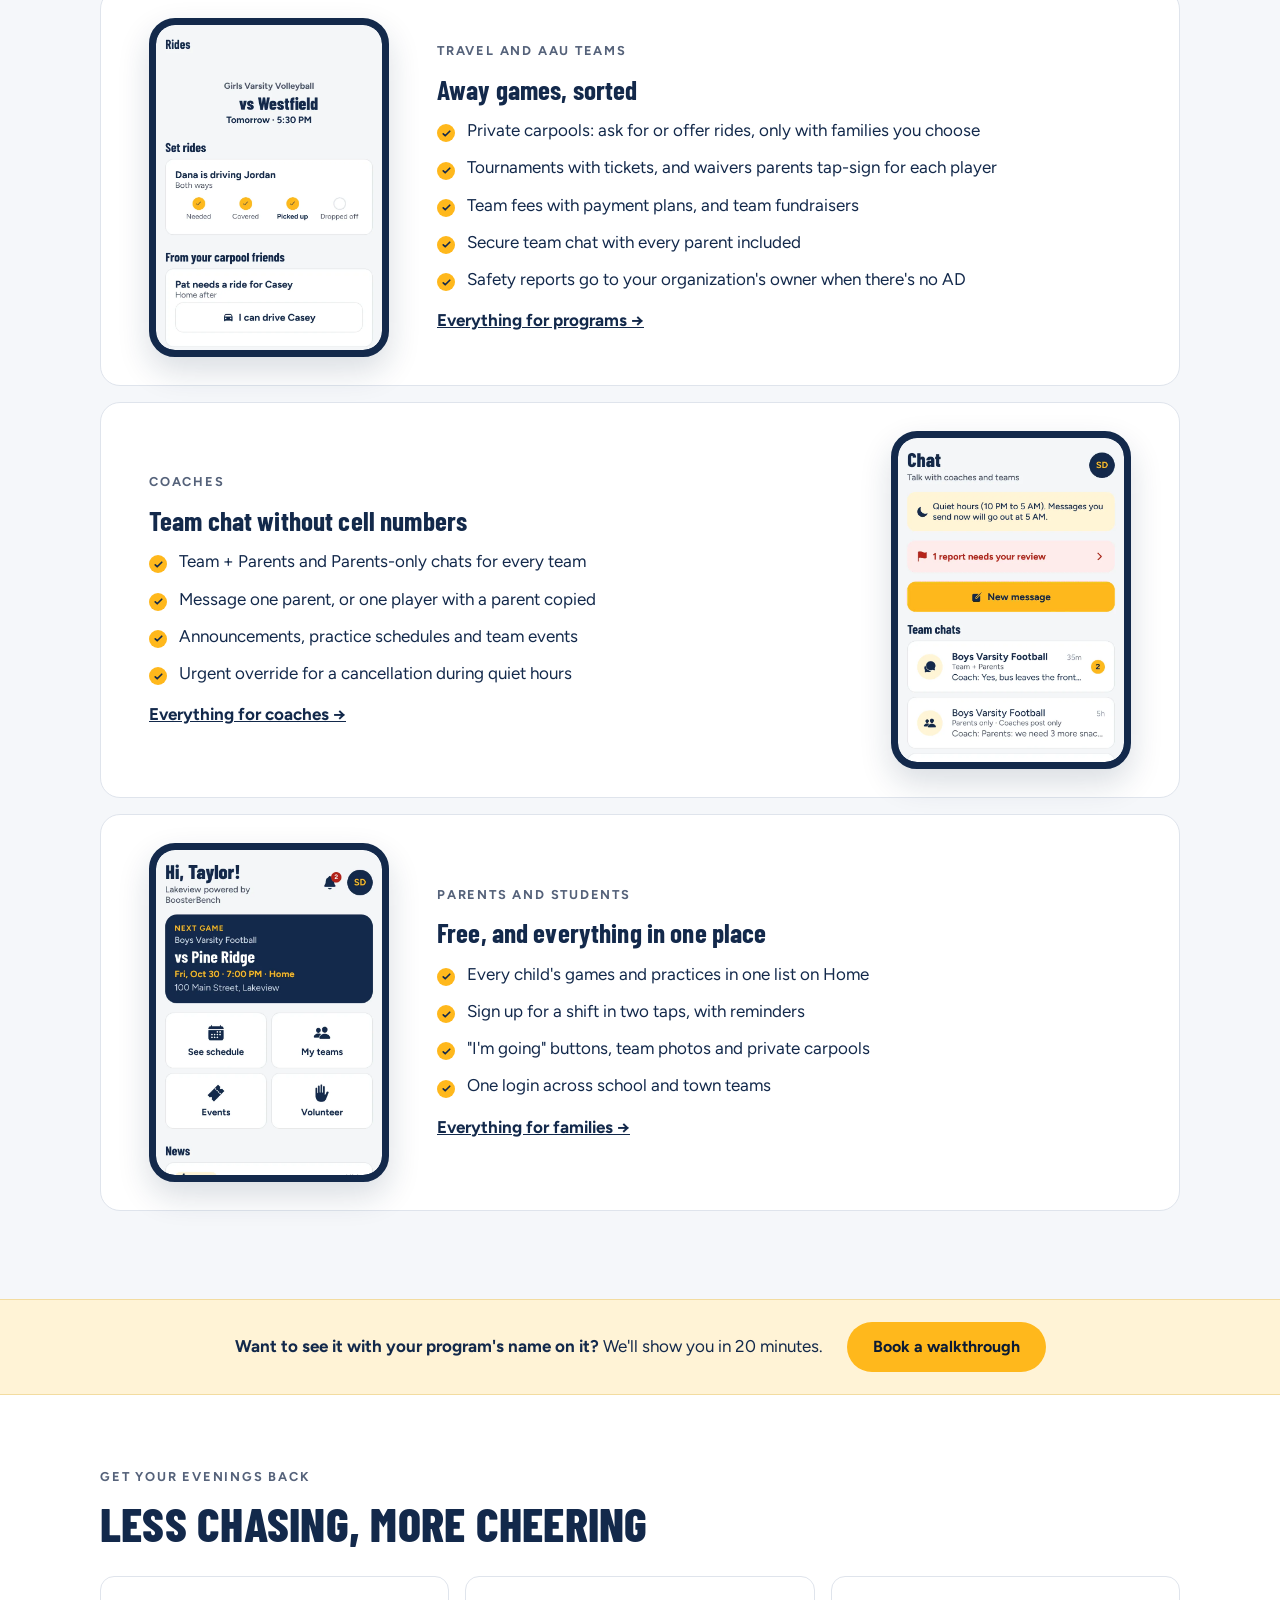
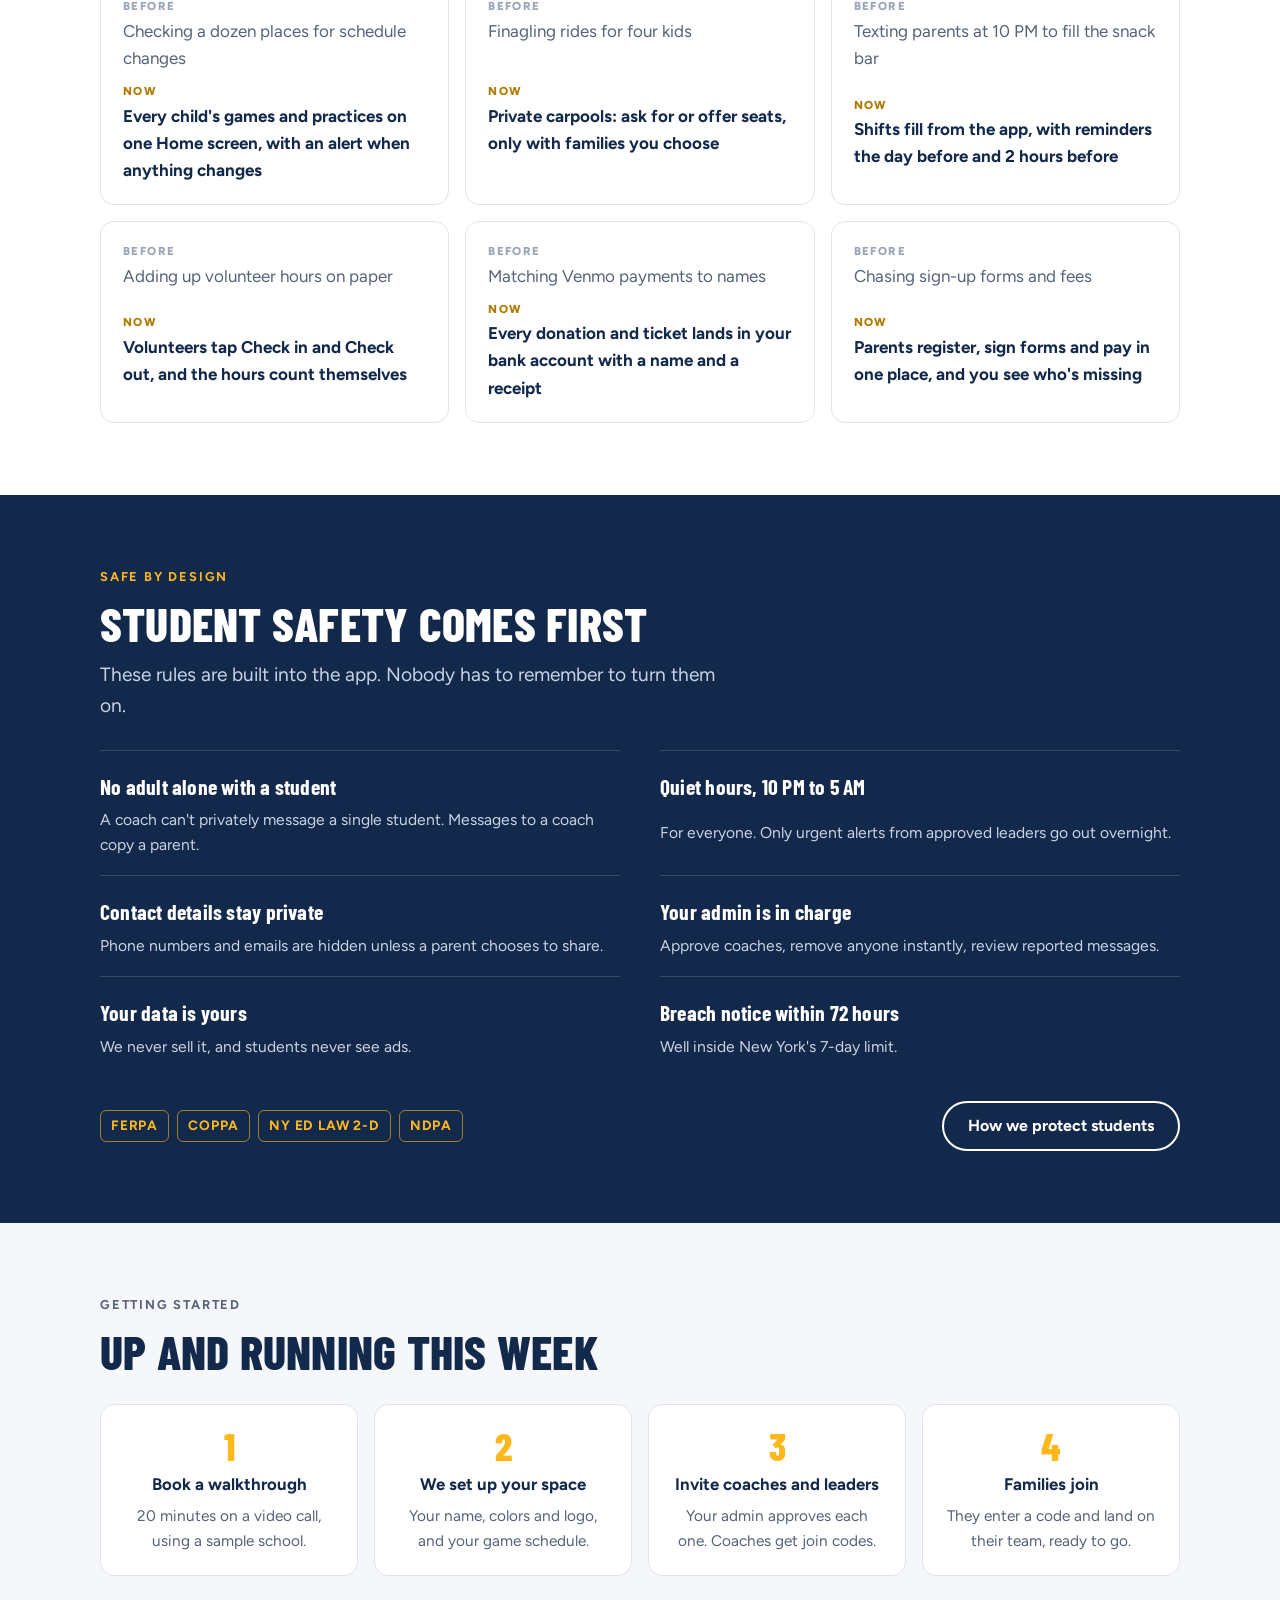
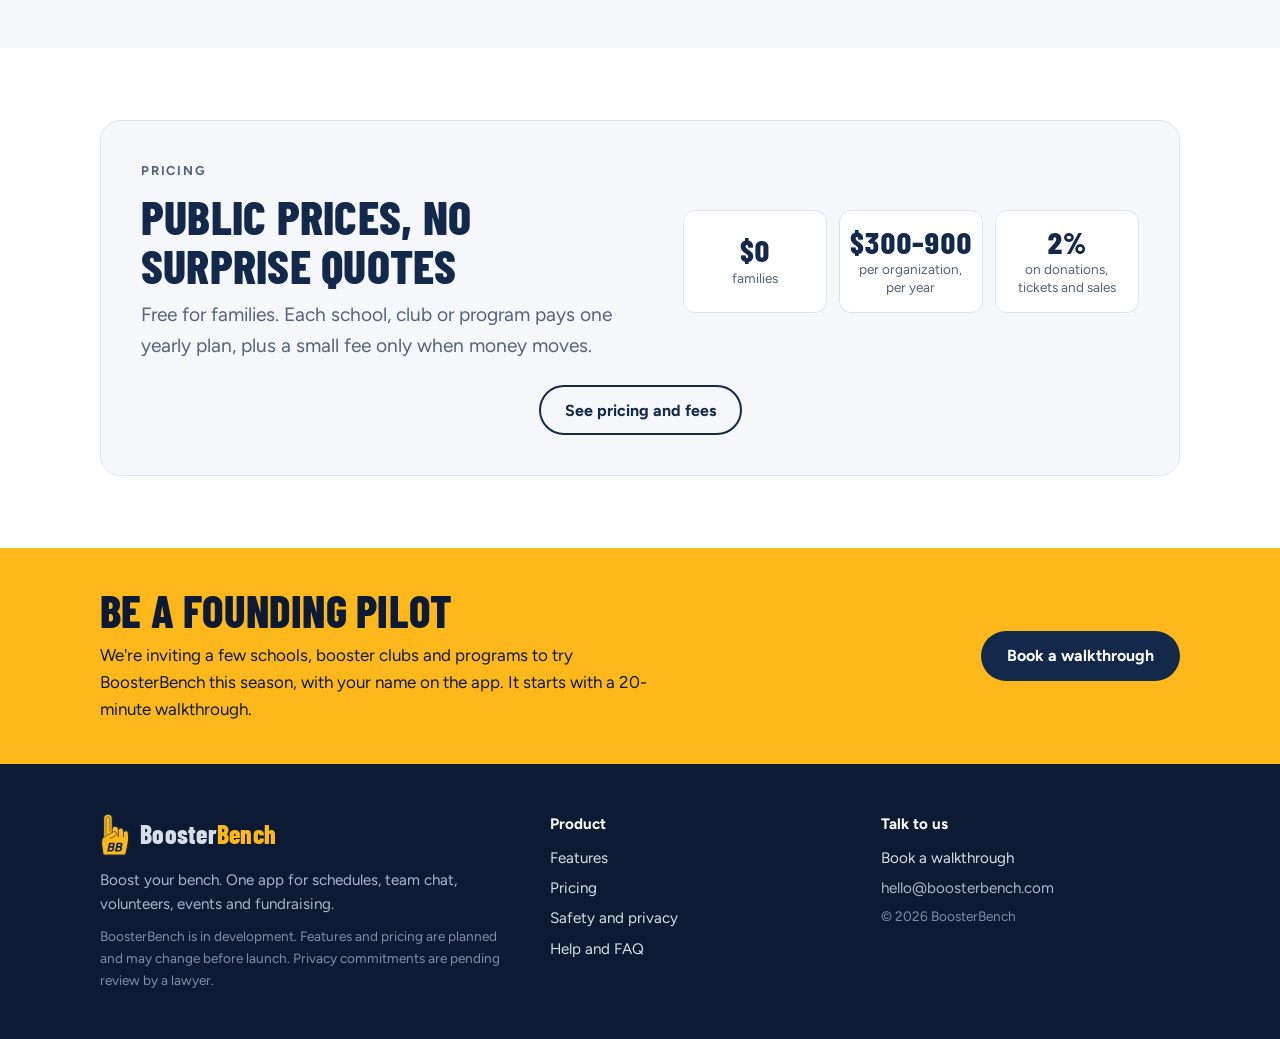
==== commit 8cdd5804: "Hero: say it's for high school and youth sports Co-Authored-By: Claude Opus 5.5 (1M context) <norepl" ====
--- a/index.html
+++ b/index.html
@@ -5,9 +5,9 @@
 <meta name="viewport" content="width=device-width, initial-scale=1, viewport-fit=cover">
 <meta name="claude:viewport-fit-sides" content="cover">
 <title>BoosterBench</title>
-<meta name="description" content="One app to run your whole athletic program: booster clubs, athletic departments, town rec and travel teams. Volunteer shifts and hours, youth sign-ups, secure team chat, schedules and fundraising.">
+<meta name="description" content="One app for high school and youth sports: athletic departments, booster clubs, town rec and travel teams. Volunteer shifts and hours, youth sign-ups, secure team chat, schedules and fundraising.">
 <meta property="og:title" content="BoosterBench">
-<meta property="og:description" content="One app to run your whole athletic program: booster clubs, athletic departments, town rec and travel teams. Volunteer shifts and hours, youth sign-ups, secure team chat, schedules and fundraising.">
+<meta property="og:description" content="One app for high school and youth sports: athletic departments, booster clubs, town rec and travel teams. Volunteer shifts and hours, youth sign-ups, secure team chat, schedules and fundraising.">
 <meta property="og:type" content="website">
 <meta property="og:url" content="https://boosterbench.com/">
 <meta property="og:image" content="https://boosterbench.com/assets/app-icon.png">
@@ -40,9 +40,9 @@
 <section class="hero">
   <div class="wrap">
     <div class="hero-copy">
-      <p class="eyebrow">For athletic departments, booster clubs, town rec and travel teams</p>
+      <p class="eyebrow">For high school and youth sports</p>
       <h1>Boost your <span class="gold">bench.</span></h1>
-      <p class="lede">Stop juggling a dozen apps. BoosterBench runs your whole program in one place, from the AD's office to the snack bar. Volunteer shifts and hours, sign-ups and fees, secure team chat, schedules and fundraising, all with your name on it.</p>
+      <p class="lede">Stop juggling a dozen apps. Athletic departments, booster clubs, town rec and travel teams run everything in one place: schedules, secure team chat, volunteer shifts and hours, sign-ups and fees, and fundraising, all with your name on it.</p>
       <div class="replaces-box">
         <p class="replaces-label">One app instead of</p>
         <ul class="replaces">
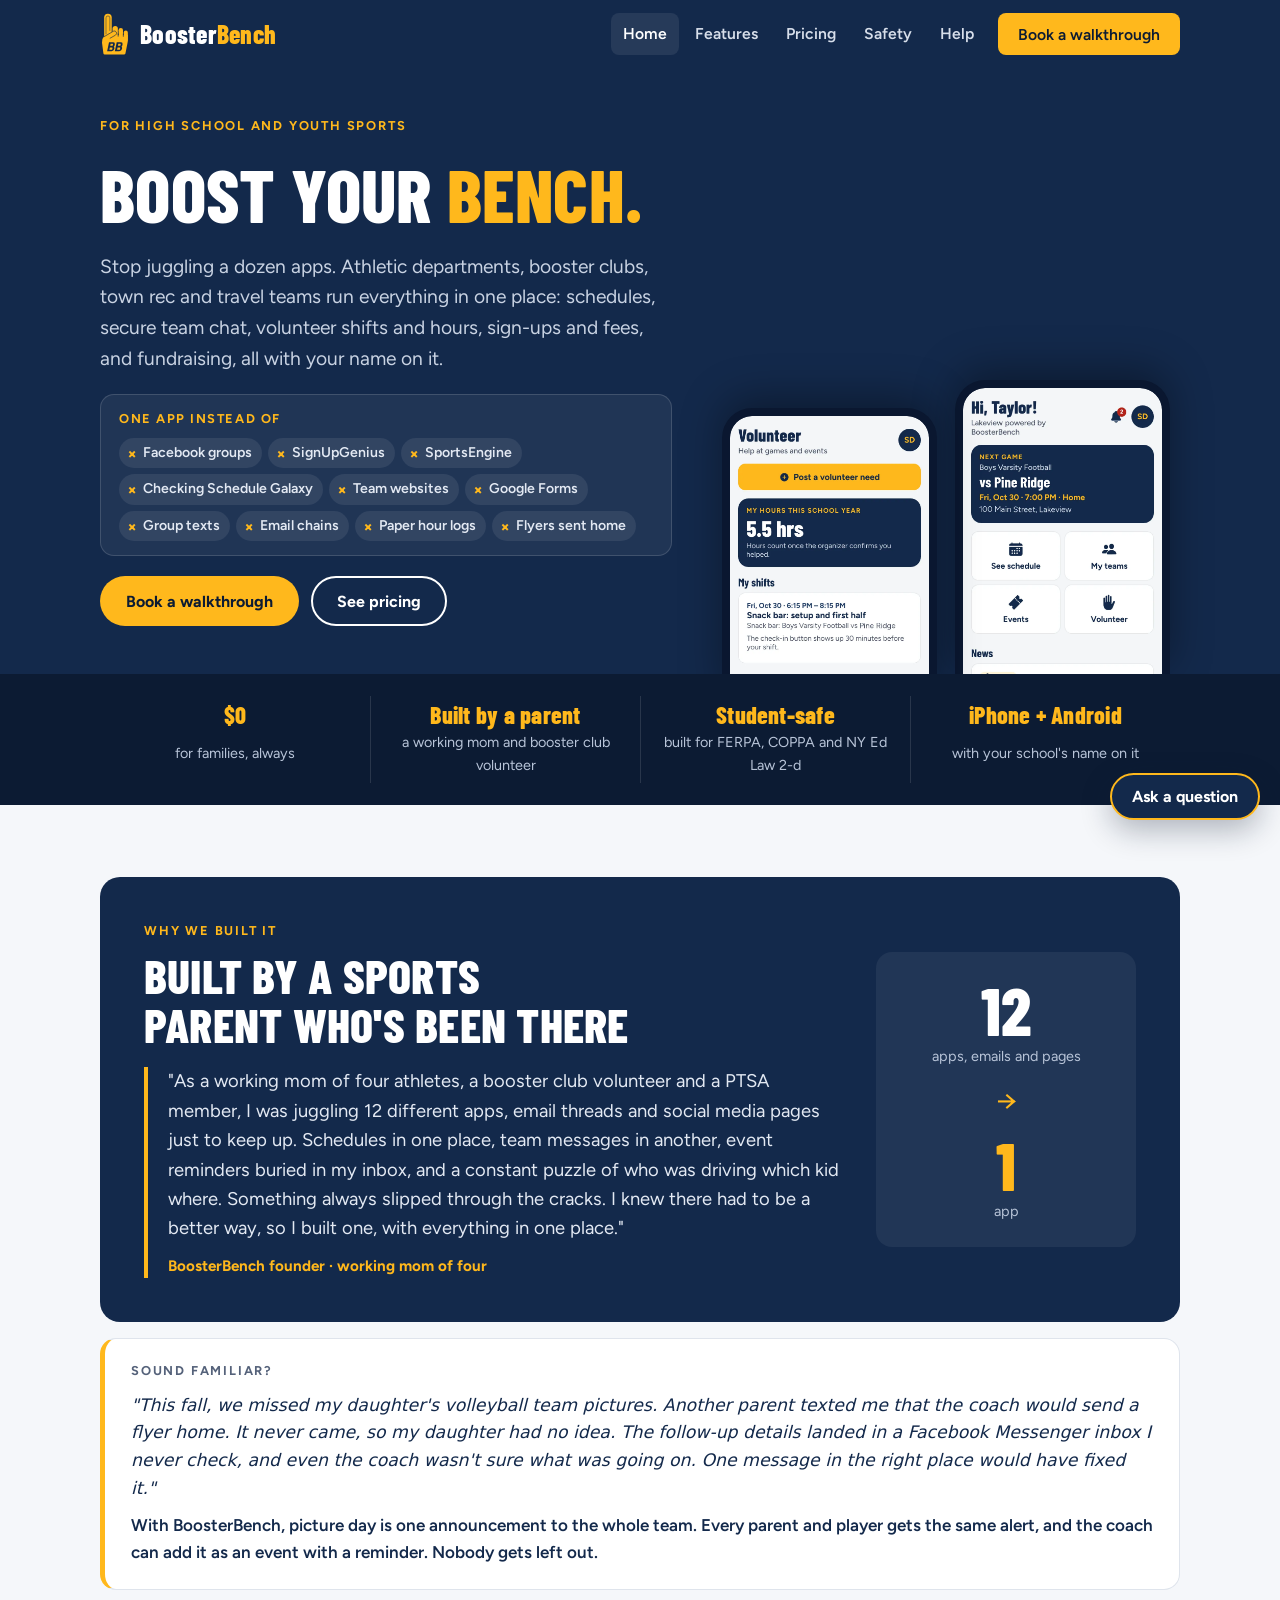
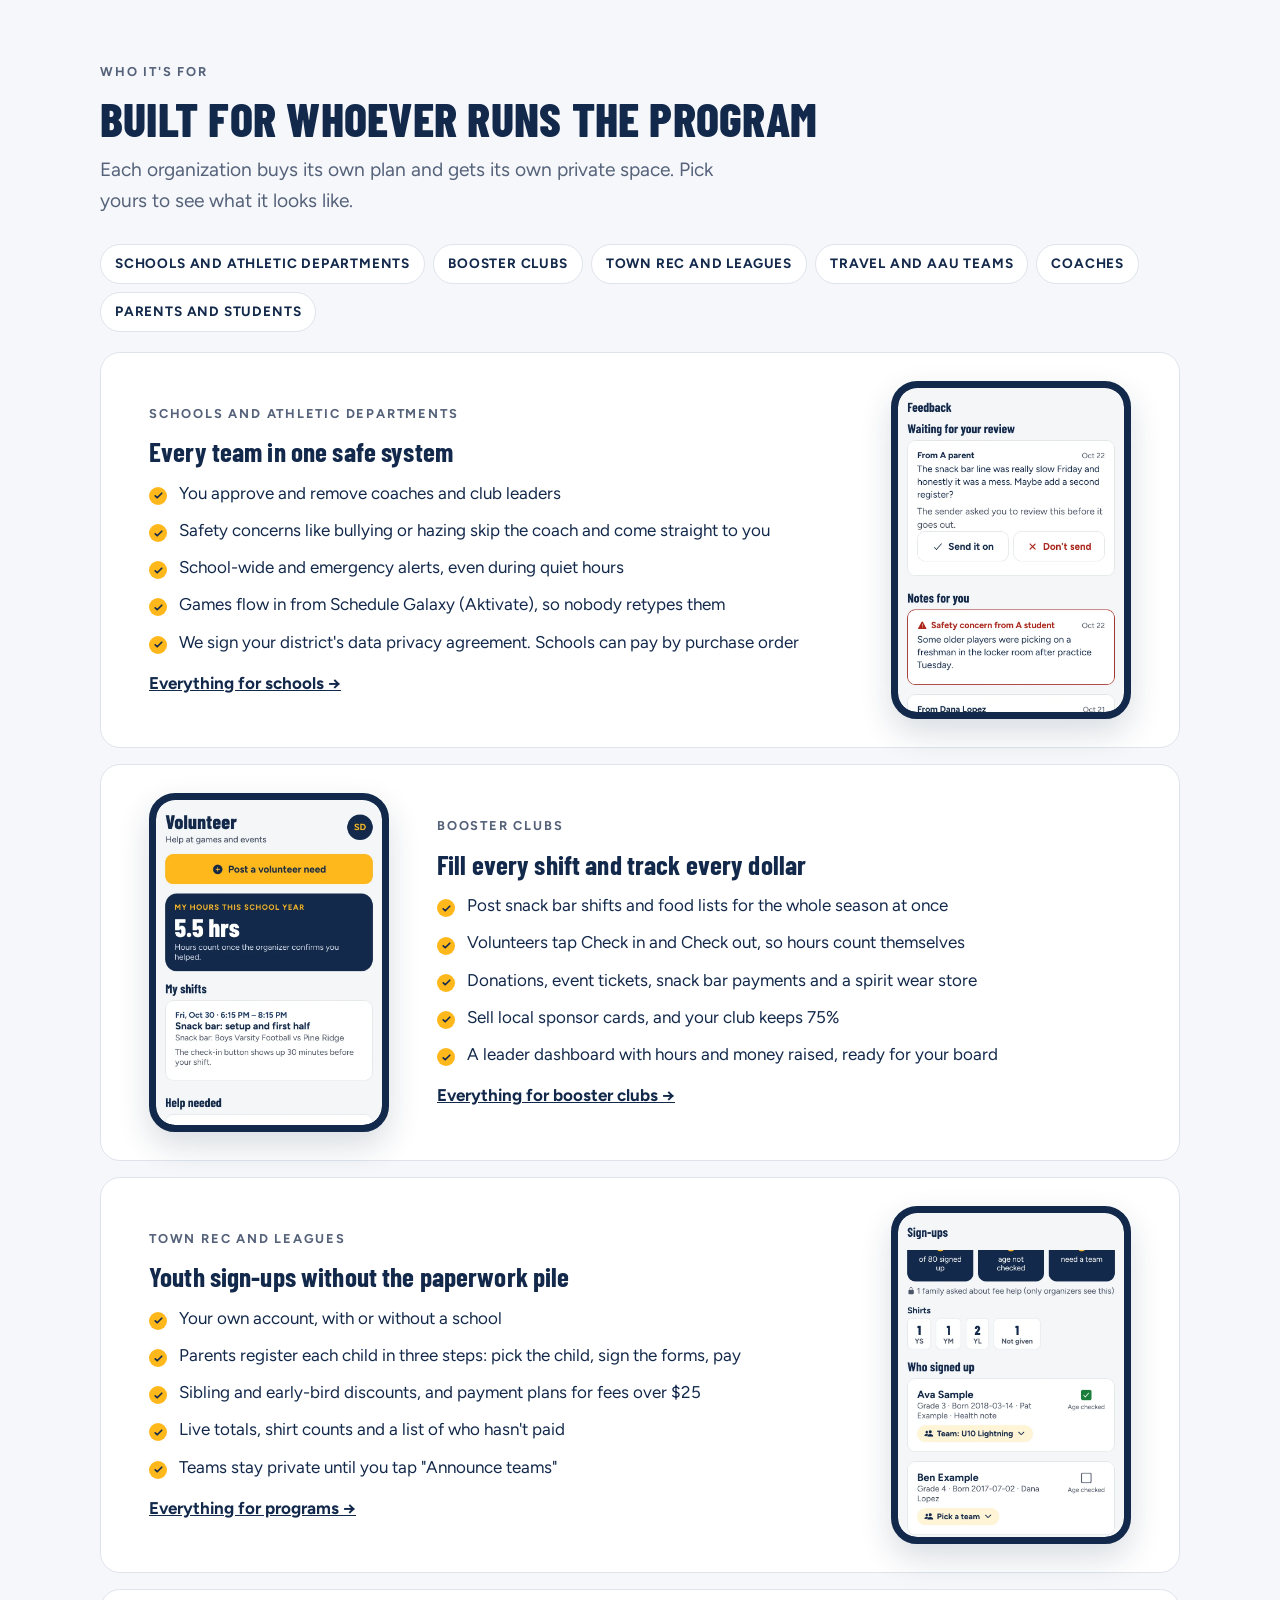
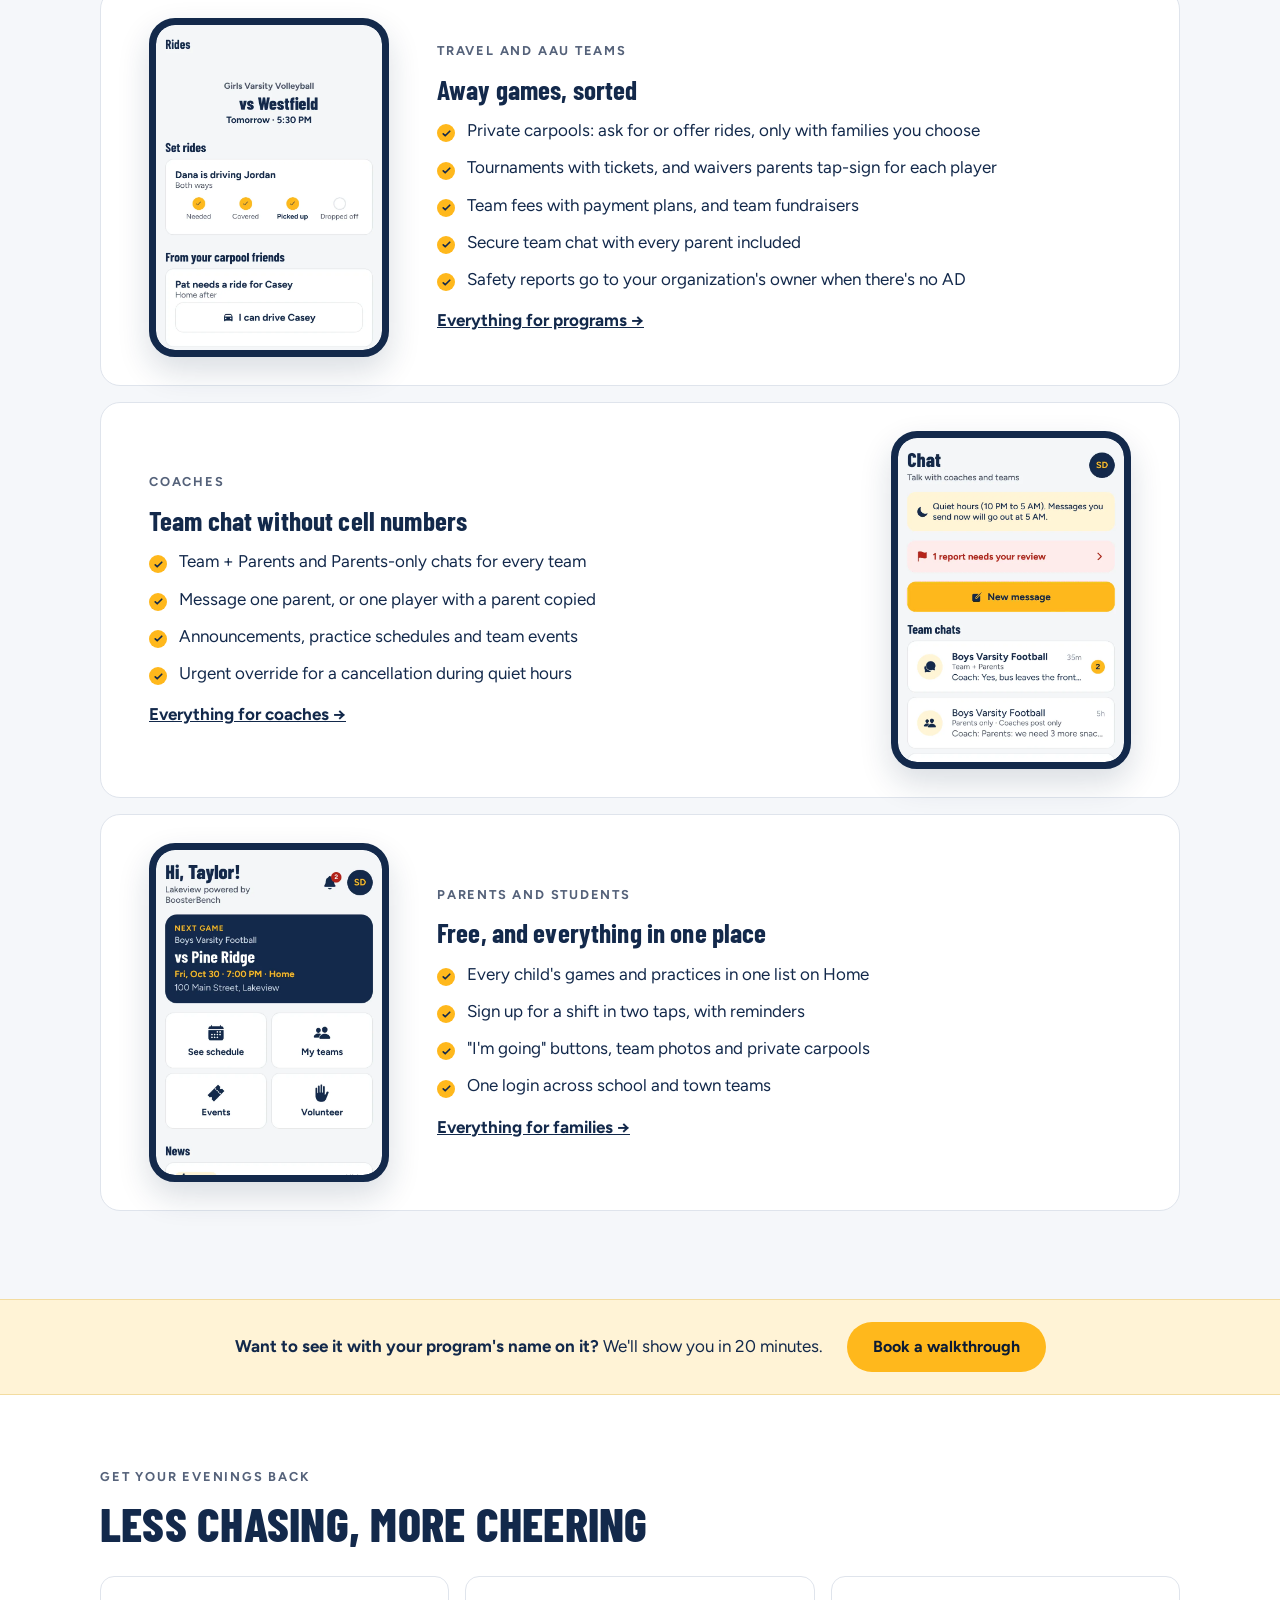
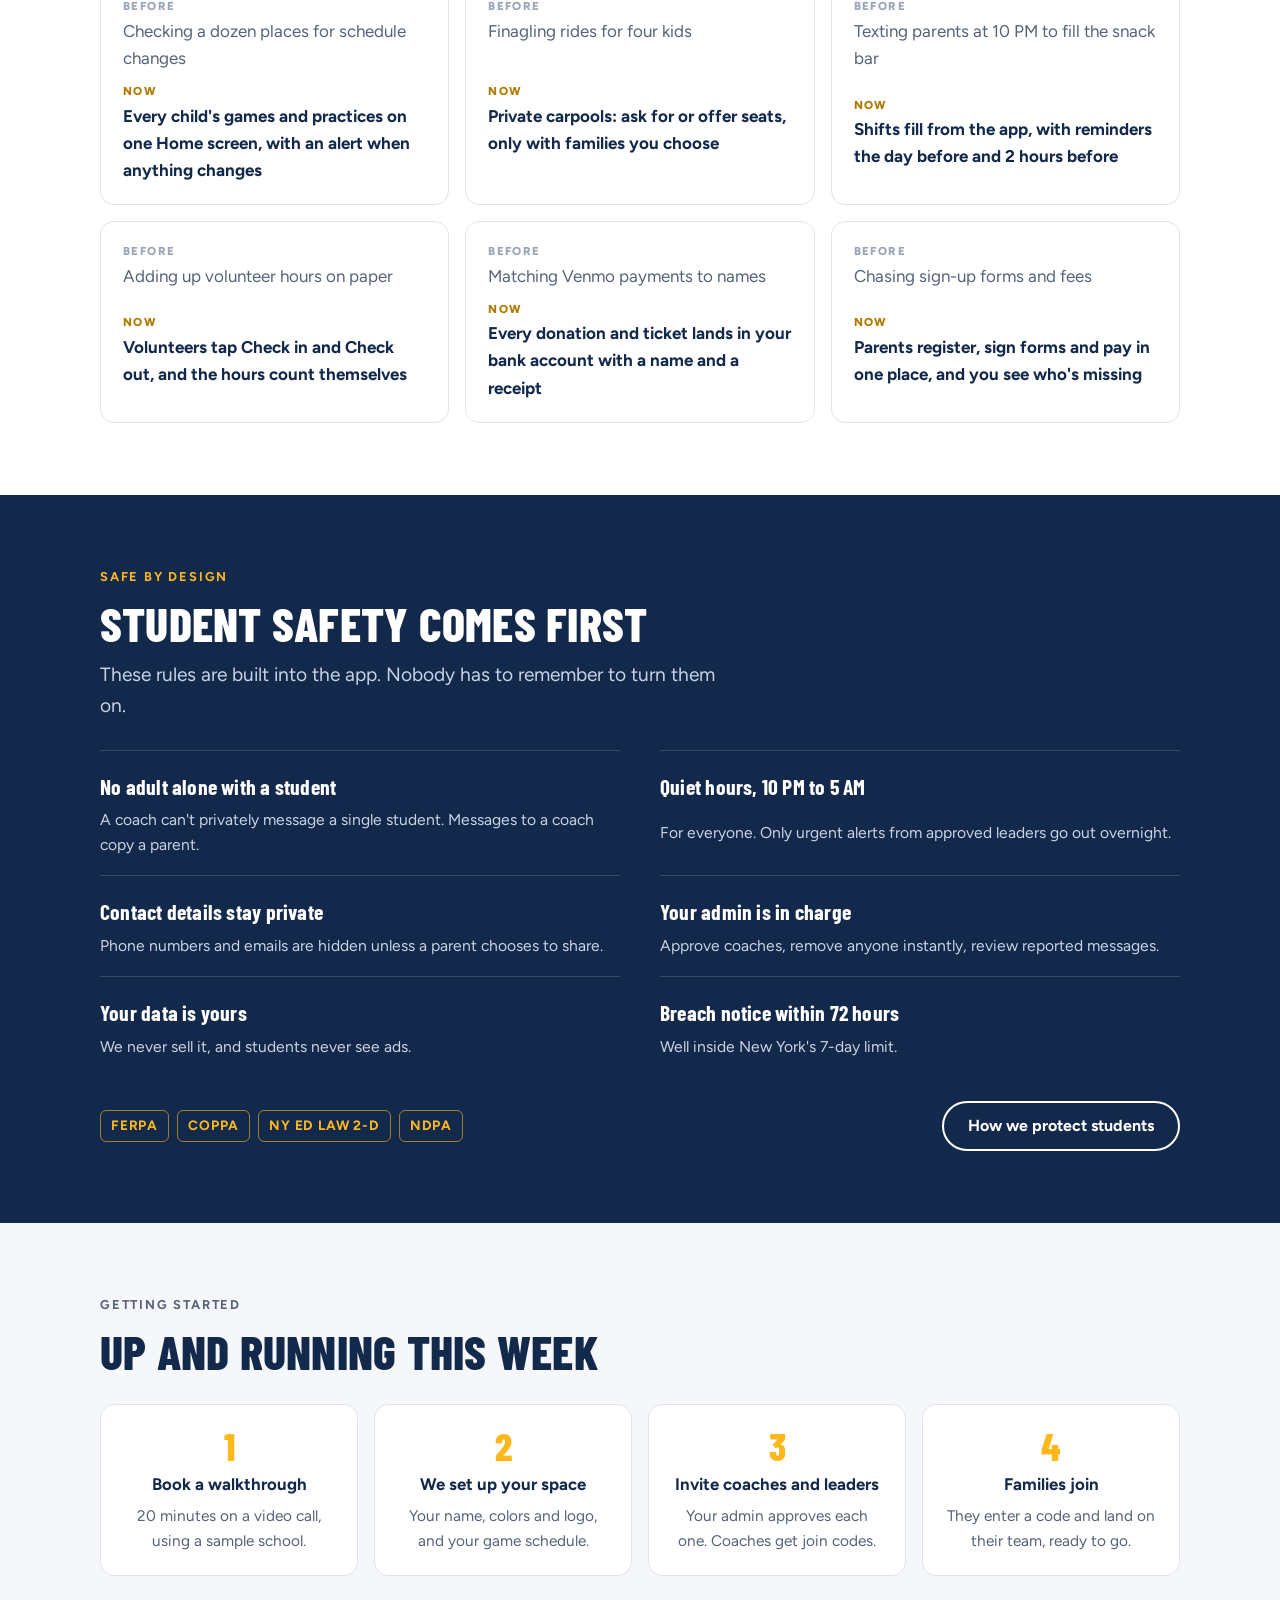
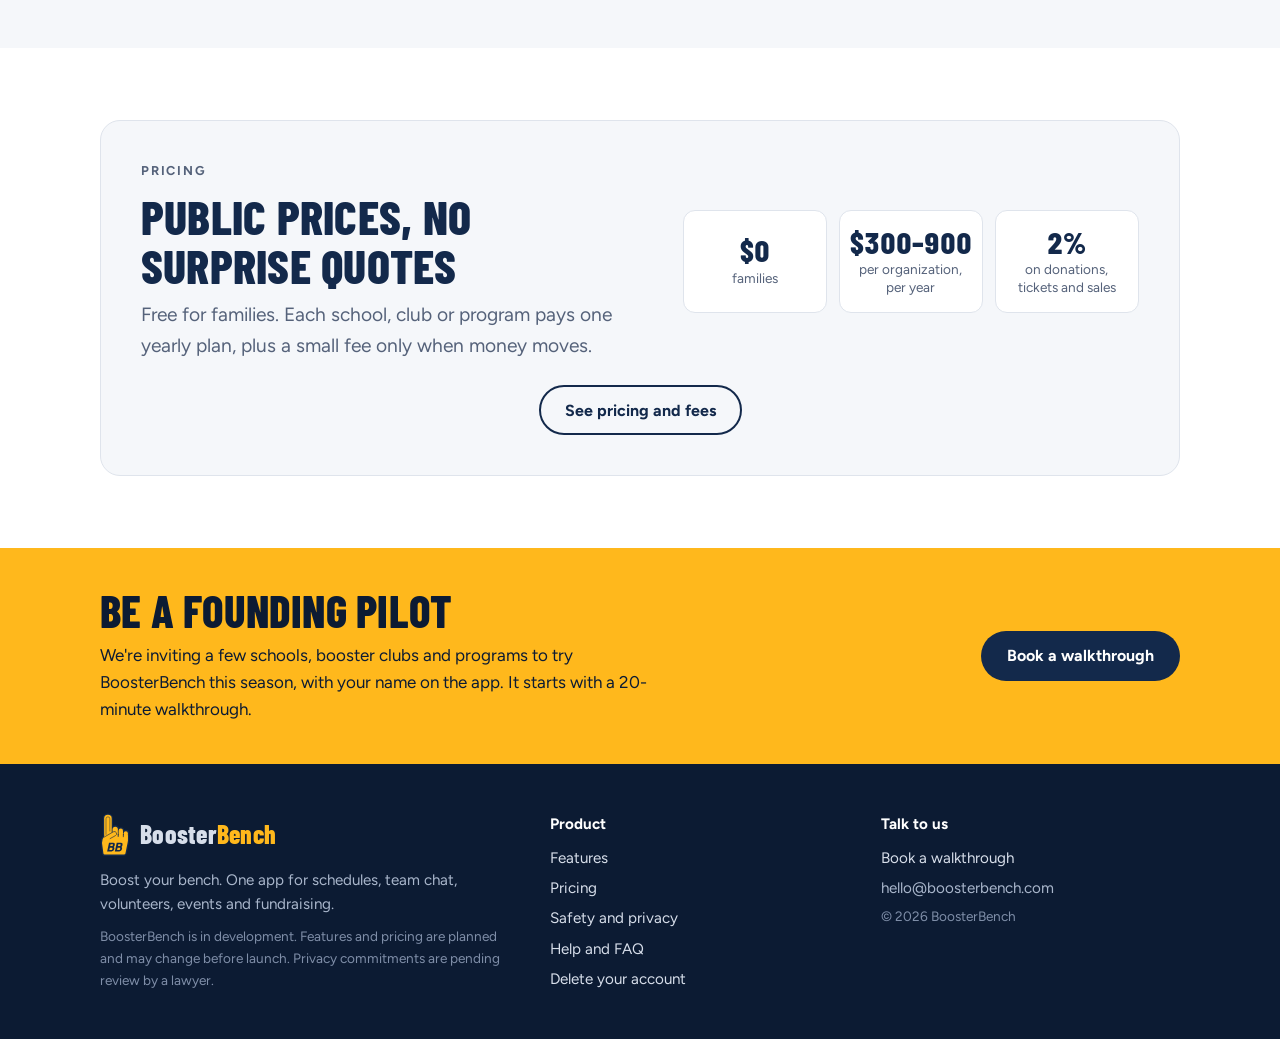
==== commit f52ea3ed: "Add a Delete your account page (Google Play needs a web link for this) Co-Authored-By: Claude Opus 5" ====
--- a/index.html
+++ b/index.html
@@ -310,6 +310,7 @@
       <a href="pricing.html">Pricing</a>
       <a href="safety.html">Safety and privacy</a>
       <a href="help.html">Help and FAQ</a>
+      <a href="delete-account.html">Delete your account</a>
     </nav>
     <nav aria-label="Contact">
       <span class="foot-title">Talk to us</span>
